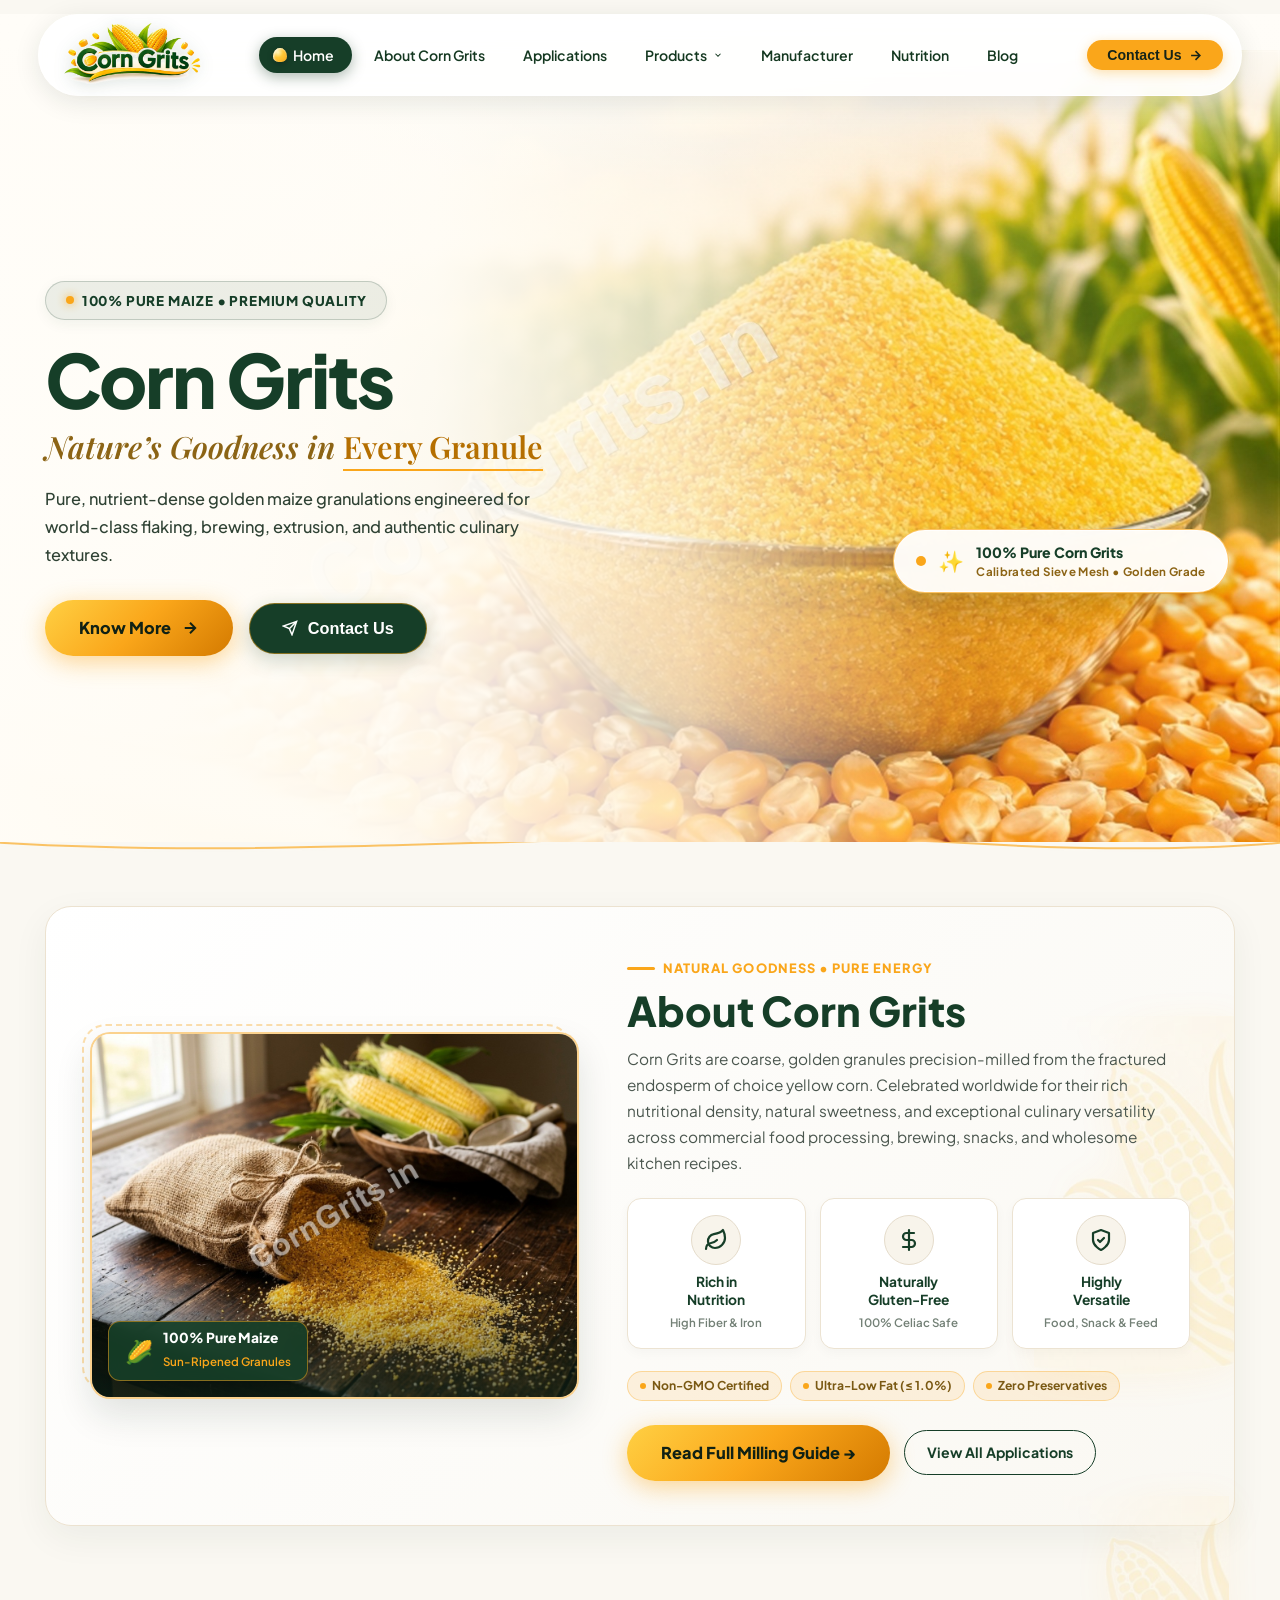
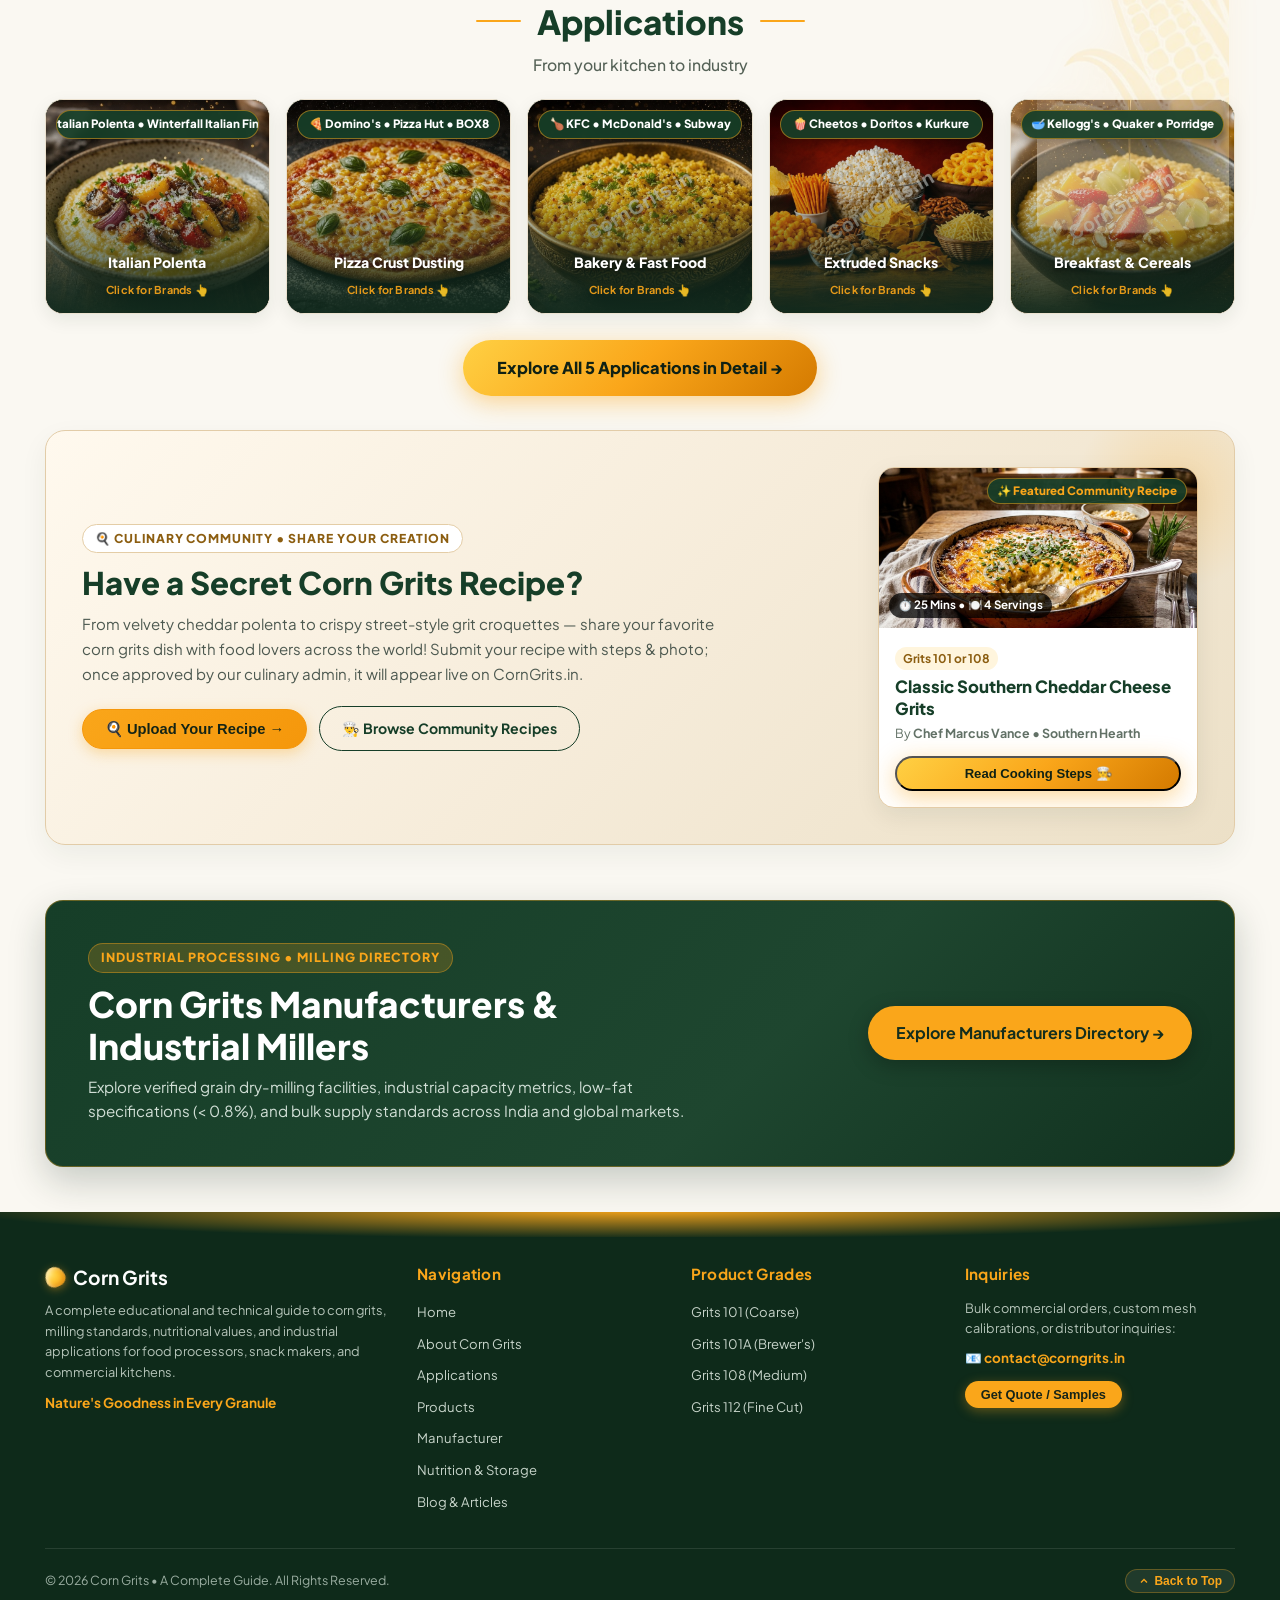
==== index.html @ 00b59666 "Optimize About, Anatomy, and Manufacturing Excellence sections for compact mobile view" ====
<!DOCTYPE html>
<html lang="en">
<head>
  <meta charset="UTF-8">
  <meta name="viewport" content="width=device-width, initial-scale=1.0">
  <title>Corn Grits – Nature's Goodness in Every Granule | A Complete Guide</title>
  <meta name="description" content="A complete guide to Corn Grits: nutritious, versatile, naturally gluten-free corn grits, corn meal, corn flour, and maize broken.">
  
  <!-- Google Fonts: Playfair Display + Plus Jakarta Sans -->
  <link rel="preconnect" href="https://fonts.googleapis.com">
  <link rel="preconnect" href="https://fonts.gstatic.com" crossorigin>
  <link href="https://fonts.googleapis.com/css2?family=Playfair+Display:ital,wght@0,600;0,700;1,500;1,600&family=Plus+Jakarta+Sans:wght@500;600;700;800&display=swap" rel="stylesheet">
  
  <!-- Master Stylesheet -->
      <!-- High-Compatibility Favicon Suite -->
  <link rel="icon" type="image/svg+xml" href="favicon.svg?v=corn3">
  <link rel="icon" type="image/png" sizes="32x32" href="images/favicon-32x32.png?v=corn3">
  <link rel="icon" type="image/png" sizes="16x16" href="images/favicon-16x16.png?v=corn3">
  <link rel="shortcut icon" type="image/x-icon" href="favicon.ico?v=corn3">
  <link rel="apple-touch-icon" sizes="180x180" href="images/favicon.png?v=corn3">
  <link rel="stylesheet" href="css/style.css?v=2.2.0">
</head>
<body class="index-page">

  <!-- 1. Floating Pill Navigation Bar (Exact Mockup Match) -->
  <header class="header-wrap">
    <div class="navbar-pill">
      <!-- Logo: Brand + 3D Corn Kernel Particle -->
      <a href="index.html" class="logo-corn" aria-label="Corn Grits Homepage">
        <img src="images/corn-grits-logo.png" alt="Corn Grits" class="brand-emblem-img" width="280" height="72">
      </a>

      <!-- Desktop Nav Links -->
      <nav class="nav-links" aria-label="Main Navigation">
        <a href="index.html" class="nav-item is-active"><span class="nav-active-corn" aria-hidden="true"></span>Home</a>
        <a href="what-are-grits.html" class="nav-item">About Corn Grits</a>
        <a href="applications.html" class="nav-item">Applications</a>
        
        <!-- Products Dropdown -->
        <div class="nav-dropdown">
          <a href="varieties.html" class="nav-item">
            Products
            <svg width="10" height="10" viewBox="0 0 24 24" fill="none" stroke="currentColor" stroke-width="2.5"><path d="M6 9l6 6 6-6"/></svg>
          </a>
          <div class="dropdown-menu">
            <a href="varieties.html#commercial-grades" class="dropdown-link">
              <span>Grits 101 (Coarse)</span>
              <span class="dropdown-tag">10–14 Mesh</span>
            </a>
            <a href="varieties.html#commercial-grades" class="dropdown-link">
              <span>Grits 101A (Brewer's)</span>
              <span class="dropdown-tag">Low-Fat</span>
            </a>
            <a href="varieties.html#commercial-grades" class="dropdown-link">
              <span>Grits 108 (Medium)</span>
              <span class="dropdown-tag">14–20 Mesh</span>
            </a>
            <a href="varieties.html#commercial-grades" class="dropdown-link">
              <span>Grits 112 (Fine Cut)</span>
              <span class="dropdown-tag">20–30 Mesh</span>
            </a>
          </div>
        </div>

        <a href="manufacturer.html" class="nav-item">Manufacturer</a>
        <a href="nutrition.html" class="nav-item">Nutrition</a>
        <a href="blog.html" class="nav-item">Blog</a>
      </nav>

      <!-- Right Contact Us Button -->
      <div style="display: flex; align-items: center; gap: 10px;">
        <button class="btn-contact" data-open-modal="contact">
          <span>Contact Us</span>
          <svg width="15" height="15" viewBox="0 0 24 24" fill="none" stroke="currentColor" stroke-width="2.5"><path d="M5 12h14M12 5l7 7-7 7"/></svg>
        </button>

        <!-- Mobile Hamburger Toggle -->
        <button class="mobile-toggle" aria-label="Toggle navigation menu">
          <svg width="24" height="24" viewBox="0 0 24 24" fill="none" stroke="currentColor" stroke-width="2.2"><path d="M4 6h16M4 12h16M4 18h16"/></svg>
        </button>
      </div>
    </div>
  </header>

    <!-- Mobile Navigation Drawer -->
  <div class="mobile-nav-backdrop"></div>
  <aside class="mobile-nav-drawer" aria-label="Mobile Navigation">
    <div class="mobile-drawer-header">
      <div class="mobile-drawer-brand">
        <img src="images/corn-grits-logo.png" alt="Corn Grits" class="brand-emblem-img" style="height: 48px; width: auto;" width="190" height="48">
      </div>
      <button class="mobile-drawer-close" aria-label="Close navigation menu">&times;</button>
    </div>
    <nav class="mobile-drawer-nav">
      <a href="index.html" class="mobile-nav-link is-active">
        <span>Home</span>
        <span class="nav-active-corn" aria-hidden="true"></span>
      </a>
      <a href="what-are-grits.html" class="mobile-nav-link">
        <span>About Corn Grits</span>
        
      </a>
      <a href="applications.html" class="mobile-nav-link">
        <span>Applications</span>
        
      </a>
      <a href="varieties.html" class="mobile-nav-link">
        <span>Products &amp; Grades</span>
        
      </a>
      <a href="varieties.html#commercial-grades" class="mobile-sub-link">&bull; Grits 101, 101A, 108, 112</a>
      <a href="manufacturer.html" class="mobile-nav-link">
        <span>Manufacturer</span>
        
      </a>
      <a href="nutrition.html" class="mobile-nav-link">
        <span>Nutrition &amp; Storage</span>
        
      </a>
      <a href="blog.html" class="mobile-nav-link">
        <span>Blog &amp; Articles</span>
      </a>
    </nav>
    <div class="mobile-drawer-footer">
      <button class="btn-contact mobile-drawer-btn" data-open-modal="contact">
        <span>Contact Us &rarr;</span>
      </button>
      <a href="mailto:contact@corngrits.in" class="mobile-drawer-email">
        <span>📧 contact@corngrits.in</span>
      </a>
    </div>
  </aside>

  <main>
    <!-- 2. Hero Panoramic Section with User's Golden Corn Grits Banner & Left-Aligned Text -->
    <section class="hero-panoramic-banner" id="home">
      <!-- Full-bleed background image -->
      <div class="hero-banner-media-wrap">
        <img src="images/home-hero-banner-hd.jpg" 
             alt="Golden Corn Grits in a glass bowl over sun-dried maize grains" 
             class="hero-banner-img" 
             loading="eager"
             fetchpriority="high">
        <div class="hero-banner-soft-overlay"></div>
      </div>

      <div class="container hero-banner-container">
        <!-- Text to Left: One Heading, Descriptive Text, and 2 Buttons -->
        <div class="hero-left-box">
          <div class="hero-badge">
            <span class="badge-dot"></span>
            <span>100% Pure Maize &bull; Premium Quality</span>
          </div>

          <h1 class="hero-main-heading">
            Corn Grits
            <span class="hero-main-subhead">Nature’s Goodness in <em>Every Granule</em></span>
          </h1>

          <p class="hero-main-description">
            Pure, nutrient-dense golden maize granulations engineered for world-class flaking, brewing, extrusion, and authentic culinary textures.
          </p>

          <div class="hero-two-buttons">
            <a href="what-are-grits.html" class="btn-know-more">
              <span>Know More</span>
              <svg width="18" height="18" viewBox="0 0 24 24" fill="none" stroke="currentColor" stroke-width="2.5"><path d="M5 12h14M12 5l7 7-7 7"/></svg>
            </a>
            <button class="btn-contact-hero" data-open-modal="contact">
              <svg width="16" height="16" viewBox="0 0 24 24" fill="none" stroke="currentColor" stroke-width="2.2"><path d="M22 2L11 13M22 2l-7 20-4-9-9-4 20-7z"/></svg>
              <span>Contact Us</span>
            </button>
          </div>
        </div>

        <!-- Floating Interactive Quality Highlight on the Right Bowl -->
        <div class="hero-floating-badge-bowl" aria-hidden="true">
          <div class="badge-glow-pill">
            <span class="badge-pulse-indicator"></span>
            <span class="pill-sparkle">✨</span>
            <div class="pill-text">
              <strong>100% Pure Corn Grits</strong>
              <small>Calibrated Sieve Mesh &bull; Golden Grade</small>
            </div>
          </div>
        </div>
      </div>
    </section>

    <!-- 3. Golden Curved Wave Divider -->
    <div class="gold-curve-divider" aria-hidden="true">
      <svg viewBox="0 0 1440 48" fill="none" preserveAspectRatio="none">
        <path d="M0 24C360 48 720 0 1080 24C1260 36 1380 30 1440 24V48H0V24Z" fill="#FAF8F2"/>
        <path d="M0 20C360 44 720 -4 1080 20C1260 32 1380 26 1440 20" stroke="#FAA61A" stroke-width="2.5" stroke-opacity="0.65"/>
      </svg>
    </div>

    <!-- 4. Section: About Corn Grits (Exact Mockup Match & Enhanced Presentation) -->
    <section class="about-section" id="about">
      <div class="container">
        <div class="about-card-wrapper">
          <!-- Signature Botanical Corn Illustration (Mockup Signature Feature) -->
          <div class="about-corn-watermark" aria-hidden="true">
            <img src="images/about-corn-illustration-trans.png" 
                 alt="Artistic botanical corn cob illustration" 
                 class="about-corn-motif-img" 
                 width="234" 
                 height="457" 
                 loading="lazy">
          </div>

          <div class="about-grid">
            <!-- Left Media: Burlap Sack Spilling Grits with Organic Frame -->
            <div class="about-media-column">
              <div class="about-media-frame">
                <div class="about-img-container">
                  <img src="images/about-corn-grits.jpg" alt="Rustic burlap sack spilling vibrant golden corn grits onto wooden table" width="560" height="420" loading="lazy">
                  <div class="about-media-overlay" aria-hidden="true"></div>
                  <!-- Floating Badge -->
                  <div class="about-floating-badge">
                    <span class="badge-icon" aria-hidden="true">🌽</span>
                    <div class="badge-text">
                      <strong>100% Pure Maize</strong>
                      <span>Sun-Ripened Granules</span>
                    </div>
                  </div>
                </div>
                <!-- Decorative Layered Gold Backdrop -->
                <div class="about-frame-backdrop" aria-hidden="true"></div>
              </div>
            </div>

            <!-- Right Content: Title, Description, 3 Badges, Highlights & CTA -->
            <div class="about-content-column">
              <!-- Eyebrow Tag -->
              <div class="about-eyebrow">
                <span class="eyebrow-accent-bar" aria-hidden="true"></span>
                <span>Natural Goodness &bull; Pure Energy</span>
              </div>

              <h2 class="about-title">About Corn Grits</h2>
              
              <p class="about-desc">
                Corn Grits are coarse, golden granules precision-milled from the fractured endosperm of choice yellow corn. Celebrated worldwide for their rich nutritional density, natural sweetness, and exceptional culinary versatility across commercial food processing, brewing, snacks, and wholesome kitchen recipes.
              </p>

              <!-- Quick Highlight Feature Badges (3 Icons from Mockup) -->
              <div class="about-features-row">
                <!-- 1: Rich in Nutrition -->
                <div class="about-feature-col">
                  <div class="feature-circle" aria-hidden="true">
                    <svg width="24" height="24" viewBox="0 0 24 24" fill="none" stroke="currentColor" stroke-width="2.2" stroke-linecap="round" stroke-linejoin="round">
                      <path d="M11 20A7 7 0 0 1 9.8 6.1C15.5 5 17 4.48 19 2c1 2 2 4.18 2 8 0 5.5-4.78 10-10 10Z"/>
                      <path d="M2 21c0-3 1.85-5.36 5.08-6C9.5 14.52 12 13 13 12"/>
                    </svg>
                  </div>
                  <strong class="feature-title">Rich in<br>Nutrition</strong>
                  <span class="feature-subtitle">High Fiber &amp; Iron</span>
                </div>

                <!-- 2: Naturally Gluten-Free -->
                <div class="about-feature-col">
                  <div class="feature-circle" aria-hidden="true">
                    <svg width="24" height="24" viewBox="0 0 24 24" fill="none" stroke="currentColor" stroke-width="2.2" stroke-linecap="round" stroke-linejoin="round">
                      <path d="M12 2v20M17 5H9.5a3.5 3.5 0 0 0 0 7h5a3.5 3.5 0 0 1 0 7H6"/>
                    </svg>
                  </div>
                  <strong class="feature-title">Naturally<br>Gluten-Free</strong>
                  <span class="feature-subtitle">100% Celiac Safe</span>
                </div>

                <!-- 3: Highly Versatile -->
                <div class="about-feature-col">
                  <div class="feature-circle" aria-hidden="true">
                    <svg width="24" height="24" viewBox="0 0 24 24" fill="none" stroke="currentColor" stroke-width="2.2" stroke-linecap="round" stroke-linejoin="round">
                      <path d="M12 22s8-4 8-10V5l-8-3-8 3v7c0 6 8 10 8 10z"/>
                      <path d="m9 12 2 2 4-4"/>
                    </svg>
                  </div>
                  <strong class="feature-title">Highly<br>Versatile</strong>
                  <span class="feature-subtitle">Food, Snack &amp; Feed</span>
                </div>
              </div>

              <!-- Quick Quality Metric Chips -->
              <div class="about-chips-row">
                <div class="about-chip">
                  <span class="chip-dot"></span>
                  <span>Non-GMO Certified</span>
                </div>
                <div class="about-chip">
                  <span class="chip-dot"></span>
                  <span>Ultra-Low Fat (&le; 1.0%)</span>
                </div>
                <div class="about-chip">
                  <span class="chip-dot"></span>
                  <span>Zero Preservatives</span>
                </div>
              </div>

              <!-- Action Buttons -->
              <div class="about-actions-row">
                <a href="what-are-grits.html" class="btn-know-more">
                  <span>Read Full Milling Guide &rarr;</span>
                </a>
                <a href="applications.html" class="btn-ghost-green">
                  <span>View All Applications</span>
                </a>
              </div>

            </div>
          </div>
        </div>
      </div>
    </section>

    <!-- 4b. Botanical Transition Motif Between About & Applications (Same signature style) -->
    <div class="about-app-transition-motif" aria-hidden="true">
      <div class="transition-corn-watermark">
        <img src="images/about-corn-illustration-trans.png" 
             alt="" 
             class="transition-corn-motif-img" 
             width="234" 
             height="457" 
             loading="lazy">
      </div>
    </div>

    <!-- 5. Section: Applications (5 Horizontal Cards from Mockup) -->
    <section class="applications-section" id="applications">
      <div class="container">
        <!-- Section Header with Gold Accent Lines -->
        <div class="section-gold-header">
          <h2 class="title-with-lines">Applications</h2>
          <div class="subtitle-gold-header">From your kitchen to industry</div>
        </div>

        <!-- 5 Cards Horizontal Grid with Original Images & Brand Names -->
        <div class="applications-grid-5">
          <!-- Card 1: Italian Polenta -->
          <div class="app-card" data-brand-key="polenta" title="Click to view Italian Polenta brand secrets">
            <div class="app-card-img-wrap">
              <img src="images/applications/italian-polenta.jpg" alt="Italian Polenta with roasted mushrooms &amp; peppers" width="300" height="260" loading="lazy">
              <span class="app-card-brand-pill">🍝 Italian Polenta &bull; Winterfall Italian Finest</span>
              <div class="app-card-overlay"></div>
              <div class="app-card-caption">
                <strong class="app-card-title">Italian Polenta</strong>
                <span class="app-card-prompt">Click for Brands 👆</span>
              </div>
            </div>
          </div>

          <!-- Card 2: Pizza Crusts (Domino's, Pizza Hut, BOX8) -->
          <div class="app-card" data-brand-key="pizza" title="Click to view Domino's, Pizza Hut &amp; BOX8 Pizza secrets">
            <div class="app-card-img-wrap">
              <img src="images/applications/pizza-crust.jpg" alt="Stone-baked Pizza with crispy cornmeal-dusted crust" width="300" height="260" loading="lazy">
              <span class="app-card-brand-pill">🍕 Domino's &bull; Pizza Hut &bull; BOX8</span>
              <div class="app-card-overlay"></div>
              <div class="app-card-caption">
                <strong class="app-card-title">Pizza Crust Dusting</strong>
                <span class="app-card-prompt">Click for Brands 👆</span>
              </div>
            </div>
          </div>

          <!-- Card 3: Bakery & Fast Food (KFC, McDonald's) -->
          <div class="app-card" data-brand-key="bakery" title="Click to view McDonald's &amp; KFC coating secrets">
            <div class="app-card-img-wrap">
              <img src="images/applications/savory-upma-grits.jpg" alt="Golden crispy bakery coatings and savory dishes" width="300" height="260" loading="lazy">
              <span class="app-card-brand-pill">🍗 KFC &bull; McDonald's &bull; Subway</span>
              <div class="app-card-overlay"></div>
              <div class="app-card-caption">
                <strong class="app-card-title">Bakery &amp; Fast Food</strong>
                <span class="app-card-prompt">Click for Brands 👆</span>
              </div>
            </div>
          </div>

          <!-- Card 4: Extruded Snacks (Cheetos, Doritos) -->
          <div class="app-card" data-brand-key="snacks" title="Click to view Cheetos &amp; Doritos snack secrets">
            <div class="app-card-img-wrap">
              <img src="images/applications/extruded-snacks.jpg" alt="Extruded corn snacks, cheese balls and tortilla chips" width="300" height="260" loading="lazy">
              <span class="app-card-brand-pill">🍿 Cheetos &bull; Doritos &bull; Kurkure</span>
              <div class="app-card-overlay"></div>
              <div class="app-card-caption">
                <strong class="app-card-title">Extruded Snacks</strong>
                <span class="app-card-prompt">Click for Brands 👆</span>
              </div>
            </div>
          </div>

          <!-- Card 5: Breakfast Foods & Cereals (Kellogg's, Quaker) -->
          <div class="app-card" data-brand-key="breakfast" title="Click to view Kellogg's &amp; Quaker cereal secrets">
            <div class="app-card-img-wrap">
              <img src="images/applications/honey-fruit-porridge.jpg" alt="Honey-drizzled corn grits breakfast porridge with fruits" width="300" height="260" loading="lazy">
              <span class="app-card-brand-pill">🥣 Kellogg's &bull; Quaker &bull; Porridge</span>
              <div class="app-card-overlay"></div>
              <div class="app-card-caption">
                <strong class="app-card-title">Breakfast &amp; Cereals</strong>
                <span class="app-card-prompt">Click for Brands 👆</span>
              </div>
            </div>
          </div>
        </div>

        
        <div style="text-align: center; margin-top: 26px;">
          <a href="applications.html" class="btn-know-more">
            <span>Explore All 5 Applications in Detail &rarr;</span>
          </a>
        </div>

        <!-- Community Recipe Showcase & Upload Callout -->
        <div class="recipe-community-callout">
          <div class="recipe-callout-inner">
            <div class="recipe-callout-content">
              <span class="recipe-callout-pill">🍳 Culinary Community &bull; Share Your Creation</span>
              <h3 class="recipe-callout-title">Have a Secret Corn Grits Recipe?</h3>
              <p class="recipe-callout-desc">
                From velvety cheddar polenta to crispy street-style grit croquettes &mdash; share your favorite corn grits dish with food lovers across the world! Submit your recipe with steps &amp; photo; once approved by our culinary admin, it will appear live on CornGrits.in.
              </p>
              <div class="recipe-callout-actions">
                <button type="button" class="btn-upload-recipe-trigger" data-open-modal="recipeUpload">
                  <span>🍳 Upload Your Recipe &rarr;</span>
                </button>
                <a href="applications.html#recipes" class="btn-ghost-green">
                  <span>👨‍🍳 Browse Community Recipes</span>
                </a>
              </div>
            </div>
            <div class="recipe-callout-preview">
              <div id="homeRecipePreview">
                <!-- Dynamically populated featured recipe card -->
              </div>
            </div>
          </div>
        </div>
      </div>
    </section>

    <!-- 7. Section: Manufacturers Directory -->
    <section class="manufacturer-section" id="manufacturer">
      <div class="container">
        <div style="background: linear-gradient(135deg, #163E28 0%, #1E462F 60%, #11311F 100%); border-radius: var(--radius-lg); padding: clamp(28px, 4vw, 42px); color: #FFFFFF; display: flex; flex-wrap: wrap; align-items: center; justify-content: space-between; gap: 24px; box-shadow: 0 14px 36px rgba(18, 43, 30, 0.22); border: 1.5px solid rgba(250, 166, 26, 0.35);">
          <div style="max-width: 620px;">
            <span style="display: inline-block; background: rgba(250, 166, 26, 0.2); color: #FAA61A; font-size: 0.78rem; font-weight: 800; text-transform: uppercase; letter-spacing: 0.08em; padding: 4px 12px; border-radius: 50px; margin-bottom: 10px; border: 1px solid rgba(250, 166, 26, 0.4);">Industrial Processing &bull; Milling Directory</span>
            <h2 style="font-size: clamp(1.5rem, 2.8vw, 2.2rem); font-weight: 800; color: #FFFFFF; line-height: 1.2; margin-bottom: 8px;">Corn Grits Manufacturers &amp; Industrial Millers</h2>
            <p style="font-size: 0.95rem; color: #D1DFD6; line-height: 1.6; margin: 0;">Explore verified grain dry-milling facilities, industrial capacity metrics, low-fat specifications (&lt; 0.8%), and bulk supply standards across India and global markets.</p>
          </div>
          <div>
            <a href="manufacturer.html" class="btn-know-more" style="background: #FAA61A; color: #142E1D; font-weight: 700; padding: 14px 28px; font-size: 1rem; box-shadow: 0 6px 20px rgba(0,0,0,0.25);">
              <span>Explore Manufacturers Directory &rarr;</span>
            </a>
          </div>
        </div>
      </div>
    </section>
  </main>

  <!-- 8. Footer with Golden Curved Wave (Exact Mockup Match) -->
  <footer class="footer-wave">
    <div class="footer-wave-top"></div>
    <div class="container">
      <div class="footer-grid">
        <!-- Brand Summary -->
        <div class="footer-brand">
          <h4>
            <span class="corn-kernel-icon" style="width: 20px; height: 20px;"></span>
            Corn Grits
          </h4>
          <p class="footer-notice">
            A complete educational and technical guide to corn grits, milling standards, nutritional values, and industrial applications for food processors, snack makers, and commercial kitchens.
          </p>
          <div style="margin-top: 10px; color: var(--color-gold); font-size: 0.85rem; font-weight: 700;">
            Nature's Goodness in Every Granule
          </div>
        </div>

        <!-- Navigation Links (Multi-Page Site) -->
        <div>
          <h4 class="footer-col-title">Navigation</h4>
          <ul class="footer-links">
            <li><a href="index.html">Home</a></li>
            <li><a href="what-are-grits.html">About Corn Grits</a></li>
            <li><a href="applications.html">Applications</a></li>
            <li><a href="varieties.html">Products</a></li>
            <li><a href="manufacturer.html">Manufacturer</a></li>
            <li><a href="nutrition.html">Nutrition &amp; Storage</a></li>
            <li><a href="blog.html">Blog &amp; Articles</a></li>
          </ul>
        </div>

        <!-- Product Granulation -->
        <div>
          <h4 class="footer-col-title">Product Grades</h4>
          <ul class="footer-links">
            <li><a href="varieties.html#commercial-grades">Grits 101 (Coarse)</a></li>
            <li><a href="varieties.html#commercial-grades">Grits 101A (Brewer's)</a></li>
            <li><a href="varieties.html#commercial-grades">Grits 108 (Medium)</a></li>
            <li><a href="varieties.html#commercial-grades">Grits 112 (Fine Cut)</a></li>
          </ul>
        </div>

        <!-- Contact & Inquiries -->
        <div>
          <h4 class="footer-col-title">Inquiries</h4>
          <p class="footer-notice" style="margin-bottom: 8px;">
            Bulk commercial orders, custom mesh calibrations, or distributor inquiries:
          </p>
          <a href="mailto:contact@corngrits.in" style="display: block; font-size: 0.84rem; color: #FAA61A; font-weight: 700; margin-bottom: 12px; text-decoration: none;">📧 contact@corngrits.in</a>
          <button class="btn-contact" data-open-modal="contact" style="display: inline-flex; font-size: 0.8rem; padding: 6px 16px;">
            <span>Get Quote / Samples</span>
          </button>
        </div>
      </div>

      <div class="footer-bottom">
        <div>
          &copy; 2026 Corn Grits &bull; A Complete Guide. All Rights Reserved.
        </div>
        <button id="backToTop" class="btn-top" aria-label="Return to top">
          <svg width="12" height="12" viewBox="0 0 24 24" fill="none" stroke="currentColor" stroke-width="2.5"><path d="M18 15l-6-6-6 6"/></svg>
          Back to Top
        </button>
      </div>
    </div>
  </footer>

  <!-- 9. Interactive Contact Us Modal -->
  <div id="contactModal" class="modal-overlay" aria-hidden="true" role="dialog" aria-modal="true" aria-labelledby="modalTitle">
    <div class="modal-card">
      <button id="closeContactModal" class="modal-close" aria-label="Close dialog">&times;</button>
      
      <div style="text-align: center; margin-bottom: 20px;">
        <span style="font-size: 0.8rem; font-weight: 700; color: #FAA61A; text-transform: uppercase; letter-spacing: 0.08em;">Commercial Inquiry</span>
        <h3 id="modalTitle" style="color: #163E28; font-size: 1.6rem; font-weight: 800; margin-top: 2px;">Inquire for Supply</h3>
        <p id="modalSubtitle" style="font-size: 0.85rem; color: #5B665E; margin-top: 4px;">Connect with Certified Suppliers &amp; Millers</p>
      </div>

      <form action="https://formsubmit.co/contact@corngrits.in" method="POST">
        <input type="hidden" name="_captcha" value="false">
        <input type="hidden" name="_template" value="table">
        <input type="hidden" name="_subject" value="New Corn Grits Commercial Inquiry">
        <div class="form-row-2">
          <div class="form-group">
            <label class="form-label" for="contactName">Your Name</label>
            <input type="text" id="contactName" class="form-control" required placeholder="Full Name">
          </div>

          <div class="form-group">
            <label class="form-label" for="contactCompany">Company / Business Name</label>
            <input type="text" id="contactCompany" class="form-control" placeholder="Company Name">
          </div>
        </div>

        <div class="form-row-2">
          <div class="form-group">
            <label class="form-label" for="contactEmail">Email Address</label>
            <input type="email" id="contactEmail" class="form-control" required placeholder="name@company.com">
          </div>

          <div class="form-group">
            <label class="form-label" for="contactProduct">Product of Interest</label>
            <select id="contactProduct" class="form-control">
              <option value="Corn Grits 101 (Coarse / Flaking)">Corn Grits 101 (Coarse / Flaking)</option>
              <option value="Corn Grits 101A (Brewer's Low-Fat)">Corn Grits 101A (Brewer's Low-Fat)</option>
              <option value="Corn Grits 108 (Medium Granulation)">Corn Grits 108 (Medium Granulation)</option>
              <option value="Corn Grits 112 (Fine Cut)">Corn Grits 112 (Fine Cut)</option>
              <option value="Corn Meal">Corn Meal</option>
              <option value="Corn Flour">Corn Flour</option>
              <option value="Maize Broken">Maize Broken</option>
              <option value="Bulk / Custom Mesh Specification">Bulk / Custom Mesh Specification</option>
            </select>
          </div>
        </div>

        <div class="form-group">
          <label class="form-label" for="contactMessage">Volume &amp; Requirements</label>
          <textarea id="contactMessage" class="form-control" rows="3" placeholder="Tell us about required quantity (MT), packaging, or destination..."></textarea>
        </div>

        <button type="submit" class="btn-contact" style="width: 100%; justify-content: center; padding: 12px; font-size: 0.95rem; font-weight: 700;">
          <span>Submit Commercial Inquiry &rarr;</span>
        </button>
        <div style="text-align: center; margin-top: 14px; font-size: 0.82rem; color: #6A776D;">
          Prefer direct email? Send specs to: <a href="mailto:contact@corngrits.in" style="color: #163E28; font-weight: 700; text-decoration: underline;">contact@corngrits.in</a>
        </div>
      </form>
    </div>
  </div>

  <!-- 10. Interactive Brand Showcase Modal (Domino's, KFC, Cheetos, Kellogg's, Polenta) -->
  <div id="brandShowcaseModal" class="modal-overlay" aria-hidden="true" role="dialog" aria-modal="true" aria-labelledby="brandModalTitle">
    <div class="modal-card brand-modal-content">
      <button id="closeBrandModal" class="modal-close" aria-label="Close dialog">&times;</button>
      
      <div class="brand-modal-header">
        <img id="brandModalImg" src="images/applications/pizza-crust.jpg" alt="" class="brand-modal-img" width="90" height="90">
        <div>
          <span style="font-size: 0.76rem; font-weight: 800; color: #FAA61A; text-transform: uppercase; letter-spacing: 0.08em;">Global Industry Applications</span>
          <h3 id="brandModalTitle" class="brand-modal-title">Pizza Crusts &amp; Stone Oven Dusting</h3>
          <div id="brandModalSubtitle" class="brand-modal-subtitle">Why Global Pizzerias Dust With Corn Grits</div>
        </div>
      </div>

      <div style="font-size: 0.8rem; font-weight: 800; color: var(--color-forest); text-transform: uppercase; letter-spacing: 0.06em; margin-bottom: 8px;">
        ✨ Famous Global Brands &amp; Chains:
      </div>
      <div id="brandModalBadges" class="brand-badges-row">
        <!-- Rendered dynamically via JS -->
      </div>

      <div class="brand-secret-box">
        <div id="brandModalTagline" class="brand-secret-title">
          The Secret Behind Domino's, Pizza Hut &amp; BOX8's Crispy Crust
        </div>
        <ul id="brandModalSecrets" class="brand-secret-list">
          <!-- Rendered dynamically via JS -->
        </ul>
      </div>

      <div id="brandModalGrade" class="brand-grade-box">
        <strong>Recommended Calibrated Cut:</strong> Grits 108 (Medium Granulation, 14–20 Mesh)
      </div>

      <div class="brand-modal-actions">
        <a href="varieties.html#commercial-grades" class="btn-ghost-green" style="font-size: 0.88rem; padding: 10px 22px;">
          <span>View Technical Specs &rarr;</span>
        </a>
        <button class="btn-contact" data-open-modal="contact" style="font-size: 0.88rem; padding: 10px 22px;">
          <span>Inquire Bulk Supply &rarr;</span>
        </button>
      </div>

    </div>
  </div>


  <!-- ==========================================
       COMMUNITY RECIPES MODALS (Upload, Admin, Detail, Success)
       ========================================== -->

  <!-- 1. Recipe Upload Modal -->
  <div id="recipeUploadModal" class="modal-overlay" aria-hidden="true" role="dialog" aria-modal="true" aria-labelledby="recipeUploadTitle">
    <div class="modal-card recipe-upload-modal-content">
      <button class="modal-close" data-close-modal="recipeUpload" aria-label="Close upload dialog">&times;</button>
      
      <div style="text-align: center; margin-bottom: 20px;">
        <span style="font-size: 0.78rem; font-weight: 800; color: #FAA61A; text-transform: uppercase; letter-spacing: 0.08em;">Culinary Community</span>
        <h3 id="recipeUploadTitle" style="color: #163E28; font-size: 1.6rem; font-weight: 800; margin-top: 2px;">Upload Your Recipe</h3>
        <p style="font-size: 0.86rem; color: #5B665E; margin-top: 4px;">Share your signature corn grits creation &bull; Published live on CornGrits.in upon admin approval</p>
      </div>

      <form id="recipeUploadForm">
        <div class="form-row-2">
          <div class="form-group">
            <label class="form-label" for="recipeTitle">Recipe Title *</label>
            <input type="text" id="recipeTitle" class="form-control" required placeholder="e.g. Crispy Rosemary Grit Croquettes">
          </div>
          <div class="form-group">
            <label class="form-label" for="recipeAuthor">Chef / Author Name *</label>
            <input type="text" id="recipeAuthor" class="form-control" required placeholder="e.g. Chef Anita Roy">
          </div>
        </div>

        <div class="form-row-2">
          <div class="form-group">
            <label class="form-label" for="recipeCategory">Dish Category *</label>
            <select id="recipeCategory" class="form-control" required>
              <option value="Breakfast &amp; Porridge">🥣 Breakfast &amp; Porridge</option>
              <option value="Savory Mains &amp; Bowls" selected>🍲 Savory Mains &amp; Bowls</option>
              <option value="Crispy Snacks &amp; Appetizers">🍿 Crispy Snacks &amp; Appetizers</option>
              <option value="Italian Polenta &amp; Fine Dining">🍝 Italian Polenta &amp; Fine Dining</option>
              <option value="Bakery, Breads &amp; Desserts">🥖 Bakery, Breads &amp; Desserts</option>
            </select>
          </div>
          <div class="form-group">
            <label class="form-label" for="recipeGrade">Corn Grits Grade Used *</label>
            <select id="recipeGrade" class="form-control" required>
              <option value="Grits 101 (Coarse / Flaking)" selected>Grits 101 (Coarse / Flaking)</option>
              <option value="Grits 101A (Brewer's Low-Fat)">Grits 101A (Brewer's Low-Fat)</option>
              <option value="Grits 108 (Medium Granulation)">Grits 108 (Medium Granulation)</option>
              <option value="Grits 112 (Fine Cut)">Grits 112 (Fine Cut)</option>
              <option value="Corn Meal / Coarse Flour">Corn Meal / Coarse Flour</option>
            </select>
          </div>
        </div>

        <div class="form-row-2">
          <div class="form-group">
            <label class="form-label" for="recipePrepTime">Prep &amp; Cooking Time *</label>
            <input type="text" id="recipePrepTime" class="form-control" required placeholder="e.g. 25 Mins">
          </div>
          <div class="form-group">
            <label class="form-label" for="recipeServings">Servings *</label>
            <input type="text" id="recipeServings" class="form-control" required placeholder="e.g. 4 Servings">
          </div>
        </div>

        <!-- Photo Upload Box -->
        <div class="form-group">
          <label class="form-label">Recipe Dish Photo</label>
          <div class="recipe-dropzone" id="recipeDropZone">
            <input type="file" id="recipePhotoFile" accept="image/*" style="display: none;">
            <div id="recipeDropZonePrompt">
              <span style="font-size: 1.8rem; display: block; margin-bottom: 4px;">📷</span>
              <strong style="color: var(--color-forest); font-size: 0.9rem;">Click or drag &amp; drop to upload a dish photo</strong>
              <div style="font-size: 0.78rem; color: #718076; margin-top: 2px;">PNG, JPG, WebP up to 5MB</div>
            </div>
            <div id="recipePhotoPreviewWrap" class="recipe-photo-preview-wrap">
              <img id="recipePhotoPreviewImg" src="" alt="Recipe preview">
              <button type="button" class="btn-remove-photo" id="btnRemovePhoto" title="Remove photo">&times;</button>
            </div>
          </div>
          <div style="font-size: 0.76rem; color: #6E7B71; margin-top: 4px;">
            Or select a curated dish style:
            <div class="recipe-presets-row" id="recipePresetPills">
              <button type="button" class="recipe-preset-btn" data-img="images/recipes/shrimp-and-grits.jpg">🦐 Shrimp &amp; Grits</button>
              <button type="button" class="recipe-preset-btn" data-img="images/recipes/fried-grit-cakes.jpg">🫓 Grit Cakes</button>
              <button type="button" class="recipe-preset-btn" data-img="images/recipes/cheese-grits.jpg">🧀 Cheese Grits</button>
              <button type="button" class="recipe-preset-btn" data-img="images/recipes/honey-butter-grits.jpg">🍯 Honey Bowl</button>
              <button type="button" class="recipe-preset-btn" data-img="images/applications/italian-polenta.jpg">🍝 Polenta</button>
            </div>
          </div>
        </div>

        <div class="form-group">
          <label class="form-label" for="recipeIngredients">Key Ingredients * (one per line)</label>
          <textarea id="recipeIngredients" class="form-control" rows="3" required placeholder="e.g.&#10;1 cup Coarse Corn Grits 101&#10;3 cups Broth / Water&#10;1 cup Whole Milk&#10;1.5 cups Sharp Cheddar Cheese&#10;3 tbsp Butter&#10;Salt &amp; Pepper to taste"></textarea>
        </div>

        <div class="form-group">
          <label class="form-label" for="recipeInstructions">Cooking Instructions / Steps *</label>
          <textarea id="recipeInstructions" class="form-control" rows="4" required placeholder="e.g.&#10;1. Bring broth and milk to a rolling simmer.&#10;2. Whisk in grits gradually in a slow steady stream.&#10;3. Simmer covered on low heat for 20 minutes until velvety.&#10;4. Fold in cheese and butter off the heat. Serve steaming hot!"></textarea>
        </div>

        <!-- Moderation Notice -->
        <div style="background: #FFF9ED; border: 1px solid #E8D5B5; border-radius: 10px; padding: 10px 14px; margin-bottom: 16px; font-size: 0.82rem; color: #6A5222; display: flex; align-items: flex-start; gap: 8px;">
          <span style="font-size: 1.1rem; line-height: 1;">🛡️</span>
          <span><strong>Admin Review Workflow:</strong> To maintain high culinary standards, your recipe enters a pending state upon submission. Once verified by our culinary administrator, it is published live in our community gallery!</span>
        </div>

        <button type="submit" class="btn-know-more" style="width: 100%; justify-content: center; padding: 13px; font-size: 0.98rem; font-weight: 800;">
          <span>🚀 Submit Recipe for Admin Approval &rarr;</span>
        </button>
      </form>
    </div>
  </div>

  <!-- 2. Recipe Submission Success Modal -->
  <div id="recipeSubmitSuccessModal" class="modal-overlay" aria-hidden="true" role="dialog" aria-modal="true">
    <div class="modal-card" style="max-width: 520px; text-align: center; padding: 36px 28px;">
      <div style="font-size: 3rem; margin-bottom: 10px;">🎉</div>
      <span style="font-size: 0.78rem; font-weight: 800; color: #FAA61A; text-transform: uppercase; letter-spacing: 0.08em;">Submission Received</span>
      <h3 style="color: #163E28; font-size: 1.55rem; font-weight: 800; margin: 6px 0 10px;">Recipe Sent for Admin Approval!</h3>
      <p style="font-size: 0.9rem; color: #4D5950; line-height: 1.6; margin-bottom: 18px;">
        Thank you, <strong id="successAuthorName">Chef</strong>! Your recipe <strong id="successRecipeTitle">"..."</strong> is now recorded and placed in <strong>pending review</strong>.
      </p>
      <div style="background: #FAF8F2; border: 1px dashed #D5CEBE; border-radius: 12px; padding: 14px 16px; margin-bottom: 22px; font-size: 0.84rem; color: #435147; text-align: left;">
        <strong>Admin Review:</strong><br>
        Your recipe will be reviewed and verified by the culinary team before being published live in our community gallery.
      </div>
      <div style="display: flex; gap: 10px; justify-content: center; flex-wrap: wrap;">
        <button type="button" class="btn-know-more" id="btnSuccessClose" style="padding: 10px 24px; font-size: 0.88rem;">
          <span>Close &amp; Continue</span>
        </button>
      </div>
    </div>
  </div>

  <!-- 3. Recipe Admin Moderation Panel Modal -->
  <div id="recipeAdminModal" class="modal-overlay" aria-hidden="true" role="dialog" aria-modal="true" aria-labelledby="adminModalTitle">
    <div class="modal-card recipe-admin-modal-content">
      <button class="modal-close" data-close-modal="recipeAdmin" aria-label="Close admin dialog">&times;</button>
      
      <div style="display: flex; align-items: center; justify-content: space-between; flex-wrap: wrap; gap: 10px; margin-bottom: 14px;">
        <div>
          <span style="font-size: 0.78rem; font-weight: 800; color: #FAA61A; text-transform: uppercase; letter-spacing: 0.08em;">Moderator Control Panel</span>
          <h3 id="adminModalTitle" style="color: #163E28; font-size: 1.55rem; font-weight: 800; margin: 2px 0 0;">Recipe Moderation &amp; Approval</h3>
        </div>
        <span style="background: #FFF8E7; border: 1px solid #FAA61A; padding: 4px 12px; border-radius: 50px; font-size: 0.78rem; color: #7A5B18; font-weight: 800;">
          🛡️ Admin Role: Active
        </span>
      </div>

      <!-- Admin Tab Filter -->
      <div class="admin-tabs-bar">
        <button type="button" class="admin-tab-btn is-active" data-admin-tab="pending">
          <span>⏳ Pending Review (<span class="admin-pending-count">0</span>)</span>
        </button>
        <button type="button" class="admin-tab-btn" data-admin-tab="approved">
          <span>✅ Published Live (<span id="adminApprovedCount">0</span>)</span>
        </button>
      </div>

      <div style="font-size: 0.82rem; color: #627065; margin-bottom: 14px;">
        Review submissions below. Click <strong>"Approve &amp; Publish Live"</strong> to immediately publish a recipe to the website, or <strong>"Reject"</strong> to decline.
      </div>

      <!-- Recipe Items List -->
      <div id="adminRecipeList" class="admin-recipe-list">
        <!-- Rendered dynamically via JS -->
      </div>
    </div>
  </div>

  <!-- 4. Recipe Full Detail Modal -->
  <div id="recipeDetailModal" class="modal-overlay" aria-hidden="true" role="dialog" aria-modal="true" aria-labelledby="detailRecipeTitle">
    <div class="modal-card recipe-detail-modal-content">
      <button class="modal-close" data-close-modal="recipeDetail" aria-label="Close detail dialog">&times;</button>
      
      <div class="recipe-detail-header-img">
        <img id="detailRecipeImg" src="" alt="">
      </div>

      <div style="display: flex; align-items: center; justify-content: space-between; flex-wrap: wrap; gap: 8px; margin-bottom: 6px;">
        <span id="detailRecipeCategory" class="action-bar-badge" style="margin: 0;"></span>
        <span id="detailRecipeGrade" class="recipe-tag-grade" style="margin: 0;"></span>
      </div>

      <h3 id="detailRecipeTitle" style="color: #163E28; font-size: 1.6rem; font-weight: 800; margin: 4px 0;"></h3>
      <div id="detailRecipeMeta" class="recipe-meta-row" style="margin-bottom: 16px;"></div>

      <div class="recipe-detail-grid">
        <div class="recipe-detail-box">
          <div class="recipe-detail-box-title">
            <span>🥗 Key Ingredients</span>
          </div>
          <ul id="detailRecipeIngredients" class="recipe-detail-ingredients-list"></ul>
        </div>
        <div class="recipe-detail-box">
          <div class="recipe-detail-box-title">
            <span>👨‍🍳 Cooking Instructions</span>
          </div>
          <ol id="detailRecipeInstructions" class="recipe-detail-steps-list"></ol>
        </div>
      </div>

      <div style="margin-top: 20px; text-align: center;">
        <button type="button" class="btn-ghost-green" data-close-modal="recipeDetail" style="padding: 9px 24px;">
          <span>Close Recipe &times;</span>
        </button>
      </div>
    </div>
  </div>

  <!-- Master JavaScript -->
  <script src="js/main.js?v=2.1.0"></script>
</body>
</html>
---- css/style.css ----
/* ==========================================================================
   Corn Grits – Nature's Goodness in Every Granule
   A Complete Independent Guide & Resource
   Master Design System & Stylesheet
   Palette: Premium Cream, Forest Green, Golden Yellow
   Pure Vanilla CSS3 – Responsive, Accessible & Modern
   ========================================================================== */

:root {
  /* Colors from Mockup */
  --color-forest: #163E28;
  --color-forest-dark: #0E2A1A;
  --color-forest-light: #2D5D42;
  --color-gold: #FAA61A;
  --color-gold-hover: #E8950B;
  --color-gold-light: #FFF8E7;
  --color-cream-bg: #FAF8F2;
  --color-cream-card: #FFFFFF;
  --color-text-main: #1D2A20;
  --color-text-muted: #526056;
  --color-white: #FFFFFF;
  --color-border-subtle: #EBE3D3;

  /* Typography */
  --font-serif: 'Playfair Display', Georgia, serif;
  --font-sans: 'Plus Jakarta Sans', -apple-system, BlinkMacSystemFont, 'Segoe UI', Roboto, Helvetica, Arial, sans-serif;

  /* Radius */
  --radius-sm: 6px;
  --radius-md: 12px;
  --radius-lg: 18px;
  --radius-xl: 26px;
  --radius-full: 9999px;

  /* Transitions */
  --transition: 250ms cubic-bezier(0.16, 1, 0.3, 1);
  --shadow-sm: 0 2px 8px rgba(0, 0, 0, 0.05);
  --shadow-md: 0 6px 20px rgba(0, 0, 0, 0.08);
  --shadow-lg: 0 12px 32px rgba(18, 43, 30, 0.12);
}

*, *::before, *::after {
  box-sizing: border-box;
  margin: 0;
  padding: 0;
}

html {
  font-size: 16px;
  scroll-behavior: smooth;
  -webkit-font-smoothing: antialiased;
}

body {
  font-family: var(--font-sans);
  color: var(--color-text-main);
  background-color: var(--color-cream-bg);
  line-height: 1.6;
  overflow-x: hidden;
}

img {
  display: block;
  max-width: 100%;
  height: auto;
}

a {
  color: inherit;
  text-decoration: none;
}

/* Accessibility Helper */
.sr-only {
  position: absolute;
  width: 1px;
  height: 1px;
  padding: 0;
  margin: -1px;
  overflow: hidden;
  clip: rect(0, 0, 0, 0);
  white-space: nowrap;
  border: 0;
}

/* Container - Expansive Full Screen (No Wasted Side Space) */
.container {
  width: 100%;
  max-width: 100%;
  margin: 0;
  padding: 0 clamp(20px, 3.5vw, 60px);
}

/* --------------------------------------------------------------------------
   1. Floating Pill Navigation Bar (Exact Mockup Match)
   -------------------------------------------------------------------------- */
.header-wrap {
  position: sticky;
  top: 14px;
  z-index: 1000;
  width: 100%;
  padding: 0 clamp(16px, 3vw, 40px);
  transition: all 0.3s cubic-bezier(0.16, 1, 0.3, 1);
}

.index-page .header-wrap {
  margin-bottom: -68px;
}

@media (max-width: 840px) {
  .index-page .header-wrap {
    margin-bottom: -56px;
  }
}

.header-scrolled {
  top: 8px;
}

.navbar-pill {
  max-width: 1240px;
  margin: 0 auto;
  background: rgba(255, 255, 255, 0.88);
  backdrop-filter: blur(16px);
  -webkit-backdrop-filter: blur(16px);
  border-radius: var(--radius-full);
  padding: 4px 18px 4px 22px;
  box-shadow: 0 6px 26px rgba(18, 43, 30, 0.1);
  display: flex;
  align-items: center;
  justify-content: space-between;
  border: 1.5px solid rgba(255, 255, 255, 0.95);
  transition: all var(--transition);
}

.header-scrolled .navbar-pill {
  background: rgba(255, 255, 255, 0.97);
  box-shadow: 0 10px 32px rgba(18, 43, 30, 0.18);
  border-color: rgba(250, 166, 26, 0.4);
}

.logo-corn {
  display: flex;
  align-items: center;
  gap: 8px;
  text-decoration: none;
  cursor: pointer;
  transition: transform 0.25s cubic-bezier(0.34, 1.56, 0.64, 1);
  user-select: none;
}

.logo-corn:hover {
  transform: translateY(-2px) scale(1.03);
}

.logo-corn:active,
.logo-corn.logo-popping {
  animation: logoClickNudge 0.5s cubic-bezier(0.34, 1.56, 0.64, 1);
}

@keyframes logoClickNudge {
  0% { transform: scale(0.94) rotate(0deg); }
  25% { transform: translateY(-4px) scale(1.08) rotate(-3deg); }
  50% { transform: translateY(1.5px) scale(0.98) rotate(2deg); }
  75% { transform: translateY(-1px) scale(1.02) rotate(-0.5deg); }
  100% { transform: translateY(0) scale(1) rotate(0deg); }
}

.brand-emblem-img {
  height: 72px;
  width: auto;
  max-width: 290px;
  object-fit: contain;
  display: block;
  filter: drop-shadow(0 2px 8px rgba(22, 62, 40, 0.14));
  transition: transform 0.3s cubic-bezier(0.34, 1.56, 0.64, 1);
}

.logo-corn:hover .brand-emblem-img {
  transform: scale(1.05) rotate(-1deg);
}

.logo-brand-text {
  display: none;
}

.corn-kernel-icon {
  width: 26px;
  height: 26px;
  background: radial-gradient(circle at 35% 30%, #FFE066 0%, #FFC837 35%, #FAA61A 80%, #D47A00 100%);
  border-radius: 50% 50% 45% 45% / 60% 60% 40% 40%;
  box-shadow: inset -2px -2px 4px rgba(180, 100, 0, 0.35), inset 2px 2px 4px rgba(255, 255, 255, 0.6), 0 2px 8px rgba(250, 166, 26, 0.45);
  transform: rotate(-25deg);
  flex-shrink: 0;
  transition: transform 0.3s cubic-bezier(0.34, 1.56, 0.64, 1);
  animation: cornPopUp 0.85s cubic-bezier(0.34, 1.56, 0.64, 1) both;
}

@keyframes cornPopUp {
  0% {
    opacity: 0;
    transform: scale(0) rotate(-90deg);
  }
  50% {
    opacity: 1;
    transform: scale(1.35) translateY(-5px) rotate(-10deg);
  }
  75% {
    transform: scale(0.9) translateY(2px) rotate(-32deg);
  }
  100% {
    opacity: 1;
    transform: scale(1) translateY(0) rotate(-25deg);
  }
}

.logo-corn:hover .corn-kernel-icon {
  animation: cornFlipBounce 0.75s cubic-bezier(0.34, 1.56, 0.64, 1);
}

@keyframes cornFlipBounce {
  0% { transform: scale(1) rotate(-25deg); }
  35% { transform: translateY(-10px) scale(1.3) rotate(160deg); }
  70% { transform: translateY(-2px) scale(0.95) rotate(370deg); }
  100% { transform: translateY(0) scale(1) rotate(335deg); }
}

.nav-links {
  display: flex;
  align-items: center;
  gap: 6px;
}

.nav-item {
  position: relative;
  padding: 7px 16px;
  font-size: 0.88rem;
  font-weight: 600;
  color: #143820;
  border-radius: var(--radius-full);
  transition: transform 0.25s cubic-bezier(0.34, 1.56, 0.64, 1), background-color 0.25s ease, color 0.25s ease;
  display: inline-flex;
  align-items: center;
  gap: 6px;
  cursor: pointer;
  user-select: none;
}

.nav-item:hover {
  color: #163E28;
  background: rgba(250, 166, 26, 0.16);
  transform: translateY(-2px);
}

.nav-item:active,
.nav-clicked-bounce {
  animation: tabBouncePop 0.45s cubic-bezier(0.34, 1.56, 0.64, 1);
}

@keyframes tabBouncePop {
  0% { transform: scale(0.92); }
  45% { transform: translateY(-5px) scale(1.1); }
  75% { transform: translateY(1px) scale(0.98); }
  100% { transform: translateY(0) scale(1); }
}

.nav-item.is-active {
  background-color: var(--color-forest);
  color: var(--color-white) !important;
  padding: 7px 18px 7px 14px;
  box-shadow: 0 4px 14px rgba(20, 56, 32, 0.35);
  transform: translateY(0);
}

.nav-item.is-active:hover {
  background-color: var(--color-forest-light);
  transform: translateY(-1px);
}

/* Active Bobbling Corn Kernel Indicator */
.nav-active-corn {
  display: inline-block;
  width: 14px;
  height: 14px;
  background: radial-gradient(circle at 35% 30%, #FFF5B8 0%, #FFC837 40%, #FAA61A 100%);
  border-radius: 50% 50% 40% 40% / 60% 60% 40% 40%;
  box-shadow: 0 2px 6px rgba(0, 0, 0, 0.25), inset 1px 1px 2px rgba(255, 255, 255, 0.8);
  animation: cornBobble 2.2s ease-in-out infinite;
  transform-origin: center bottom;
  flex-shrink: 0;
}

@keyframes cornBobble {
  0%, 100% {
    transform: translateY(0) rotate(-12deg);
  }
  25% {
    transform: translateY(-5px) rotate(-2deg) scale(1.15);
  }
  50% {
    transform: translateY(0) rotate(-12deg);
  }
  75% {
    transform: translateY(-3px) rotate(-22deg) scale(1.05);
  }
}

/* --------------------------------------------------------------------------
   Physical Corn Bouncing Particles (Triggered on Click / Tab Switch)
   -------------------------------------------------------------------------- */
.corn-bounce-particle {
  position: fixed;
  z-index: 99999;
  pointer-events: none;
  background: radial-gradient(circle at 35% 30%, #FFF2A1 0%, #FFC837 35%, #FAA61A 75%, #C97200 100%);
  border-radius: 50% 50% 40% 40% / 60% 60% 40% 40%;
  box-shadow: 0 4px 12px rgba(250, 166, 26, 0.55), inset 1.5px 1.5px 2px rgba(255, 255, 255, 0.9), inset -1.5px -1.5px 3px rgba(180, 90, 0, 0.4);
  animation: cornPopAnimation 0.85s cubic-bezier(0.22, 1, 0.36, 1) forwards;
}

@keyframes cornPopAnimation {
  0% {
    opacity: 1;
    transform: translate(-50%, -50%) scale(0.3) rotate(0deg);
  }
  35% {
    transform: translate(calc(-50% + var(--tx)), calc(-50% + var(--ty))) scale(1.25) rotate(calc(var(--rot) * 0.5));
  }
  65% {
    transform: translate(calc(-50% + var(--tx) * 1.25), calc(-50% + var(--ty) + 25px)) scale(0.95) rotate(var(--rot));
    opacity: 0.95;
  }
  100% {
    transform: translate(calc(-50% + var(--tx) * 1.45), calc(-50% + var(--ty) + 75px)) scale(0.25) rotate(calc(var(--rot) * 1.5));
    opacity: 0;
  }
}

/* Dropdown */
.nav-dropdown {
  position: relative;
}

.dropdown-menu {
  position: absolute;
  top: calc(100% + 8px);
  left: 50%;
  transform: translateX(-50%) translateY(8px);
  background: var(--color-white);
  border-radius: var(--radius-md);
  padding: 8px;
  box-shadow: var(--shadow-lg);
  border: 1px solid var(--color-border-subtle);
  min-width: 240px;
  opacity: 0;
  visibility: hidden;
  transition: all var(--transition);
  z-index: 1050;
}

.nav-dropdown:hover .dropdown-menu {
  opacity: 1;
  visibility: visible;
  transform: translateX(-50%) translateY(0);
}

.dropdown-link {
  display: flex;
  align-items: center;
  justify-content: space-between;
  padding: 8px 12px;
  font-size: 0.85rem;
  font-weight: 600;
  color: var(--color-forest);
  border-radius: var(--radius-sm);
  transition: all var(--transition);
}

.dropdown-link:hover {
  background: var(--color-gold-light);
  color: var(--color-gold-hover);
  padding-left: 16px;
}

.dropdown-tag {
  font-size: 0.7rem;
  background: #F3EBDD;
  color: #7A5B18;
  padding: 2px 6px;
  border-radius: 4px;
}

/* Contact Button */
.btn-contact {
  background: var(--color-gold);
  color: #162418;
  font-weight: 700;
  font-size: 0.88rem;
  border-radius: var(--radius-full);
  padding: 7px 20px;
  box-shadow: 0 3px 12px rgba(250, 166, 26, 0.35);
  display: inline-flex;
  align-items: center;
  gap: 6px;
  border: none;
  cursor: pointer;
  transition: all var(--transition);
}

.btn-contact:hover {
  background: var(--color-gold-hover);
  transform: translateY(-1px);
  box-shadow: 0 6px 18px rgba(250, 166, 26, 0.45);
}

/* Mobile Toggle & Navigation Drawer */
.mobile-toggle,
.menu-toggle {
  display: none;
  background: none;
  border: none;
  cursor: pointer;
  padding: 6px;
  color: var(--color-forest);
}

.mobile-nav-backdrop {
  position: fixed;
  inset: 0;
  background: rgba(10, 26, 17, 0.6);
  backdrop-filter: blur(4px);
  -webkit-backdrop-filter: blur(4px);
  z-index: 9998;
  opacity: 0;
  visibility: hidden;
  transition: opacity 0.35s ease, visibility 0.35s ease;
}

.mobile-nav-backdrop.is-open {
  opacity: 1;
  visibility: visible;
}

.mobile-nav-drawer {
  position: fixed;
  top: 0;
  right: -360px;
  width: 320px;
  max-width: 88vw;
  height: 100vh;
  height: 100dvh;
  background: #FFFDF9;
  z-index: 9999;
  padding: 24px 20px 30px;
  transition: right 0.35s cubic-bezier(0.16, 1, 0.3, 1);
  box-shadow: -8px 0 32px rgba(10, 26, 17, 0.25);
  display: flex;
  flex-direction: column;
  overflow-y: auto;
  -webkit-overflow-scrolling: touch;
}

.mobile-nav-drawer.is-open {
  right: 0 !important;
}

/* Drawer Header */
.mobile-drawer-header {
  display: flex;
  align-items: center;
  justify-content: space-between;
  padding-bottom: 16px;
  margin-bottom: 16px;
  border-bottom: 1px solid #ECE2D0;
  flex-shrink: 0;
}

.mobile-drawer-brand {
  display: flex;
  align-items: center;
  gap: 10px;
}

.mobile-drawer-logo {
  font-family: var(--font-sans);
  color: #163E28;
  font-size: 1.2rem;
  font-weight: 800;
  letter-spacing: -0.01em;
}

.mobile-drawer-close {
  background: #F4EFE4;
  border: 1px solid rgba(22, 62, 40, 0.1);
  width: 40px;
  height: 40px;
  border-radius: 50%;
  font-size: 1.6rem;
  line-height: 1;
  color: #163E28;
  cursor: pointer;
  display: flex;
  align-items: center;
  justify-content: center;
  transition: all 0.2s ease;
}

.mobile-drawer-close:hover,
.mobile-drawer-close:active {
  background: #E8DECE;
  transform: rotate(90deg);
  color: #0E2A1A;
}

/* Drawer Navigation Links */
.mobile-drawer-nav {
  display: flex;
  flex-direction: column;
  gap: 6px;
  flex: 1;
}

.mobile-nav-link {
  display: flex;
  align-items: center;
  justify-content: space-between;
  padding: 13px 16px;
  min-height: 48px;
  font-size: 1rem;
  font-weight: 600;
  color: #1D3B26;
  border-radius: 12px;
  text-decoration: none;
  transition: all 0.2s ease;
}

.mobile-nav-link:hover,
.mobile-nav-link:active {
  background: rgba(250, 166, 26, 0.16);
  color: #163E28;
  padding-left: 20px;
}

.mobile-nav-link.is-active {
  background: #163E28;
  color: #FFFFFF !important;
  font-weight: 700;
  box-shadow: 0 4px 14px rgba(22, 62, 40, 0.22);
}

.mobile-sub-link {
  padding: 8px 16px 8px 34px;
  font-size: 0.88rem;
  color: #8C6415;
  font-weight: 600;
  display: block;
  text-decoration: none;
  transition: all 0.2s ease;
}

.mobile-sub-link:hover,
.mobile-sub-link:active {
  color: #D47A00;
  padding-left: 38px;
}

/* Drawer Footer */
.mobile-drawer-footer {
  margin-top: auto;
  padding-top: 20px;
  border-top: 1px solid #ECE2D0;
  display: flex;
  flex-direction: column;
  gap: 12px;
}

.mobile-drawer-btn {
  width: 100%;
  justify-content: center;
  padding: 12px 20px;
  font-size: 0.95rem;
  min-height: 46px;
}

.mobile-drawer-email {
  text-align: center;
  font-size: 0.82rem;
  color: #8C6415;
  font-weight: 700;
  text-decoration: none;
  transition: color 0.2s ease;
  padding: 6px;
}

.mobile-drawer-email:hover {
  color: #FAA61A;
}

@media (min-width: 861px) {
  .mobile-toggle,
  .menu-toggle,
  .mobile-nav-backdrop,
  .mobile-nav-drawer {
    display: none !important;
  }
}

@media (max-width: 860px) {
  .nav-links {
    display: none !important;
  }
  .mobile-toggle,
  .menu-toggle {
    display: flex;
    align-items: center;
    justify-content: center;
    width: 44px;
    height: 44px;
    border-radius: 50%;
    color: #163E28;
    background: rgba(22, 62, 40, 0.07);
    border: 1px solid rgba(22, 62, 40, 0.12);
    transition: all 0.2s ease;
    cursor: pointer;
    flex-shrink: 0;
  }
  .mobile-toggle:hover,
  .menu-toggle:hover,
  .mobile-toggle:active,
  .menu-toggle:active {
    background: rgba(250, 166, 26, 0.25);
    border-color: rgba(250, 166, 26, 0.5);
    transform: scale(1.05);
  }
  .logo-brand-text {
    font-size: 1.05rem;
  }
}

@media (min-width: 641px) and (max-width: 860px) {
  .navbar-pill .btn-contact {
    display: inline-flex;
    padding: 6px 14px;
    font-size: 0.82rem;
  }
}

@media (max-width: 1024px) {
  .brand-emblem-img {
    height: 60px;
    max-width: 240px;
  }
}

@media (max-width: 860px) {
  .brand-emblem-img {
    height: 52px;
    max-width: 210px;
  }
}

@media (max-width: 640px) {
  .navbar-pill .btn-contact {
    display: none;
  }
  .header-wrap {
    padding: 0 10px;
    top: 8px;
  }
  .navbar-pill {
    padding: 6px 14px;
    border-radius: 9999px;
  }
  .brand-emblem-img {
    height: 46px;
    max-width: 180px;
  }
}

@media (max-width: 480px) {
  .brand-emblem-img {
    height: 42px;
    max-width: 165px;
  }
}

@media (max-width: 360px) {
  .brand-emblem-img {
    height: 38px;
    max-width: 145px;
  }
}

/* --------------------------------------------------------------------------
   2. Hero Panoramic Section with User's Golden Corn Grits Banner & Left Text
   -------------------------------------------------------------------------- */
.hero-panoramic-banner {
  position: relative;
  width: 100%;
  min-height: clamp(760px, 92vh, 960px);
  display: flex;
  align-items: center;
  overflow: hidden;
  padding: clamp(160px, 18vh, 210px) 0 clamp(80px, 9vh, 105px);
  background: linear-gradient(180deg, #FFFDF8 0%, #FAF4E8 45%, #F4EADA 100%);
}

.hero-banner-media-wrap {
  position: absolute;
  inset: 0;
  width: 100%;
  height: 100%;
  overflow: hidden;
  z-index: 1;
  pointer-events: none;
}

.hero-banner-img {
  width: 100%;
  height: 100%;
  object-fit: cover;
  object-position: 100% 36px;
  transform: scale(1.0);
  animation: heroSubtleScale 20s ease-in-out infinite alternate;
}

@keyframes heroSubtleScale {
  0% { transform: scale(1.0); }
  100% { transform: scale(1.035) translate(-0.3%, -0.2%); }
}

/* Soft luminous overlays: Top frosted veil for navbar clearance + Left editorial cream for typography */
.hero-banner-soft-overlay {
  position: absolute;
  inset: 0;
  background: 
    linear-gradient(
      180deg, 
      rgba(255, 253, 248, 0.96) 0%, 
      rgba(255, 253, 248, 0.72) 65px, 
      rgba(255, 253, 248, 0.22) 120px, 
      transparent 170px
    ),
    linear-gradient(
      90deg, 
      rgba(255, 253, 248, 0.98) 0%, 
      rgba(255, 253, 248, 0.93) 34%, 
      rgba(255, 253, 248, 0.68) 54%, 
      rgba(255, 253, 248, 0.12) 74%, 
      transparent 100%
    );
  z-index: 2;
}

@media (max-width: 900px) {
  .hero-banner-soft-overlay {
    background: linear-gradient(
      180deg, 
      rgba(255, 253, 248, 0.97) 0%, 
      rgba(255, 253, 248, 0.90) 55%, 
      rgba(255, 253, 248, 0.68) 100%
    );
  }
}

.hero-banner-container {
  position: relative;
  z-index: 5;
  width: 100%;
  display: flex;
  align-items: center;
  justify-content: space-between;
}

.hero-left-box {
  max-width: 580px;
  text-align: left;
}

.hero-badge {
  display: inline-flex;
  align-items: center;
  gap: 8px;
  background: rgba(22, 62, 40, 0.08);
  color: #163E28;
  border: 1px solid rgba(22, 62, 40, 0.2);
  border-radius: var(--radius-full);
  padding: 8px 20px;
  font-size: 0.84rem;
  font-weight: 800;
  letter-spacing: 0.06em;
  text-transform: uppercase;
  margin-bottom: 20px;
  box-shadow: 0 4px 14px rgba(22, 62, 40, 0.06);
  animation: heroSlideLeft 0.85s cubic-bezier(0.16, 1, 0.3, 1) both;
}

.badge-dot {
  width: 8px;
  height: 8px;
  background: var(--color-gold);
  border-radius: 50%;
  box-shadow: 0 0 10px rgba(250, 166, 26, 0.9);
}

.hero-main-heading {
  font-family: var(--font-sans);
  font-size: clamp(3.2rem, 5.8vw, 4.8rem);
  font-weight: 900;
  color: #163E28;
  line-height: 1.04;
  letter-spacing: -0.025em;
  margin-bottom: 18px;
  animation: heroSlideLeft 0.85s cubic-bezier(0.16, 1, 0.3, 1) 0.1s both;
}

.hero-main-subhead {
  display: block;
  font-family: var(--font-serif);
  font-style: italic;
  font-size: clamp(1.4rem, 2.4vw, 2rem);
  font-weight: 600;
  color: #8C6415;
  line-height: 1.3;
  margin-top: 10px;
  letter-spacing: normal;
}

.hero-main-subhead em {
  font-style: normal;
  color: #B56F00;
  border-bottom: 2.5px solid #FAA61A;
  padding-bottom: 2px;
}

.hero-main-description {
  font-size: clamp(1.02rem, 1.2vw, 1.15rem);
  color: #2F4234;
  line-height: 1.7;
  margin-bottom: 32px;
  font-weight: 500;
  max-width: 500px;
  animation: heroSlideLeft 0.85s cubic-bezier(0.16, 1, 0.3, 1) 0.2s both;
}

.hero-two-buttons {
  display: flex;
  flex-wrap: wrap;
  align-items: center;
  gap: 16px;
  animation: heroSlideLeft 0.85s cubic-bezier(0.16, 1, 0.3, 1) 0.3s both;
}

.btn-know-more {
  background: linear-gradient(135deg, #FFD043 0%, #FAA61A 50%, #D47A00 100%);
  color: #102114;
  font-weight: 800;
  font-size: 1.02rem;
  border-radius: var(--radius-full);
  padding: 15px 34px;
  box-shadow: 0 6px 24px rgba(250, 166, 26, 0.45);
  display: inline-flex;
  align-items: center;
  gap: 10px;
  text-decoration: none;
  transition: all 0.3s cubic-bezier(0.34, 1.56, 0.64, 1);
  cursor: pointer;
}

.btn-know-more svg {
  transition: transform 0.3s ease;
}

.btn-know-more:hover {
  transform: translateY(-3px) scale(1.02);
  box-shadow: 0 12px 32px rgba(250, 166, 26, 0.6);
  color: #0E1C12;
}

.btn-know-more:hover svg {
  transform: translateX(4px);
}

.btn-contact-hero {
  background: #163E28;
  color: #FFFFFF;
  font-weight: 700;
  font-size: 1.02rem;
  border-radius: var(--radius-full);
  padding: 15px 32px;
  border: 1.5px solid rgba(250, 166, 26, 0.5);
  box-shadow: 0 6px 20px rgba(22, 62, 40, 0.22);
  display: inline-flex;
  align-items: center;
  gap: 10px;
  cursor: pointer;
  transition: all 0.3s ease;
}

.btn-contact-hero svg {
  transition: transform 0.3s ease;
}

.btn-contact-hero:hover {
  background: #1C4D32;
  border-color: #FAA61A;
  transform: translateY(-3px);
  box-shadow: 0 12px 28px rgba(22, 62, 40, 0.35);
}

.btn-contact-hero:hover svg {
  transform: translateX(3px) translateY(-2px);
}

/* Floating Quality Highlight near the Bowl */
.hero-floating-badge-bowl {
  position: absolute;
  bottom: clamp(45px, 7vh, 85px);
  right: clamp(20px, 4vw, 65px);
  z-index: 6;
  animation: bowlTagFloat 3.8s ease-in-out infinite alternate;
}

.badge-glow-pill {
  background: rgba(255, 255, 255, 0.94);
  backdrop-filter: blur(16px);
  -webkit-backdrop-filter: blur(16px);
  border: 1.5px solid rgba(250, 166, 26, 0.65);
  border-radius: var(--radius-full);
  padding: 11px 22px;
  display: inline-flex;
  align-items: center;
  gap: 12px;
  box-shadow: 0 12px 32px rgba(22, 62, 40, 0.16), 0 0 0 1px rgba(255, 255, 255, 0.8) inset;
  transition: all 0.3s cubic-bezier(0.34, 1.56, 0.64, 1);
}

.badge-glow-pill:hover {
  transform: translateY(-3px) scale(1.03);
  border-color: #FAA61A;
  box-shadow: 0 16px 38px rgba(250, 166, 26, 0.32);
}

.badge-pulse-indicator {
  width: 10px;
  height: 10px;
  border-radius: 50%;
  background: #FAA61A;
  box-shadow: 0 0 0 0 rgba(250, 166, 26, 0.7);
  animation: goldPulse 2s infinite;
  flex-shrink: 0;
}

@keyframes goldPulse {
  0% {
    transform: scale(0.95);
    box-shadow: 0 0 0 0 rgba(250, 166, 26, 0.7);
  }
  70% {
    transform: scale(1);
    box-shadow: 0 0 0 9px rgba(250, 166, 26, 0);
  }
  100% {
    transform: scale(0.95);
    box-shadow: 0 0 0 0 rgba(250, 166, 26, 0);
  }
}

.pill-sparkle {
  font-size: 1.3rem;
  line-height: 1;
}

.pill-text strong {
  display: block;
  font-size: 0.88rem;
  font-weight: 800;
  color: #163E28;
}

.pill-text small {
  display: block;
  font-size: 0.72rem;
  font-weight: 700;
  color: #8C6415;
  letter-spacing: 0.03em;
}

@keyframes bowlTagFloat {
  0% { transform: translateY(0); }
  100% { transform: translateY(-8px); }
}

@keyframes heroSlideLeft {
  0% {
    opacity: 0;
    transform: translateX(-40px);
  }
  100% {
    opacity: 1;
    transform: translateX(0);
  }
}

@media (max-width: 900px) {
  .hero-panoramic-banner {
    padding-top: 120px;
    padding-bottom: 55px;
    min-height: auto;
  }
  .hero-floating-badge-bowl {
    display: none;
  }
  .hero-left-box {
    max-width: 100%;
    text-align: center;
  }
  .hero-main-description {
    margin-left: auto;
    margin-right: auto;
  }
  .hero-two-buttons {
    justify-content: center;
  }
}

@media (max-width: 480px) {
  .hero-main-heading {
    font-size: 2.6rem;
  }
  .hero-main-subhead {
    font-size: 1.3rem;
  }
  .hero-two-buttons {
    flex-direction: column;
    width: 100%;
  }
  .btn-know-more,
  .btn-contact-hero {
    width: 100%;
    justify-content: center;
  }
}

/* --------------------------------------------------------------------------
   3. Golden Curved Wave Divider (Matches Mockup Sweep)
   -------------------------------------------------------------------------- */
.gold-curve-divider {
  width: 100%;
  overflow: hidden;
  line-height: 0;
  margin-top: -15px;
  margin-bottom: 25px;
}

.gold-curve-divider svg {
  display: block;
  width: 100%;
  height: 38px;
}

/* --------------------------------------------------------------------------
   4. Section: About Corn Grits (Enhanced Attractive & Catchy Layout)
   -------------------------------------------------------------------------- */
.about-section {
  position: relative;
  padding: 16px 0 45px;
}

.about-card-wrapper {
  position: relative;
  background: linear-gradient(135deg, #FFFFFF 0%, #FAF8F2 100%);
  border-radius: 26px;
  padding: clamp(26px, 4vw, 44px);
  border: 1.5px solid #ECE2D0;
  box-shadow: 0 12px 36px rgba(18, 43, 30, 0.06);
  overflow: hidden;
}

.about-corn-watermark {
  position: absolute;
  right: -5px;
  top: 50%;
  transform: translateY(-50%);
  pointer-events: none;
  z-index: 0;
  transition: all 0.6s cubic-bezier(0.16, 1, 0.3, 1);
  display: flex;
  align-items: center;
  justify-content: flex-end;
}

.about-corn-motif-img {
  width: clamp(170px, 16vw, 240px);
  height: auto;
  opacity: 0.38;
  filter: drop-shadow(0 4px 18px rgba(250, 166, 26, 0.18));
  transition: all 0.6s cubic-bezier(0.16, 1, 0.3, 1);
  animation: cornMotifFloat 7s ease-in-out infinite alternate;
}

.about-card-wrapper:hover .about-corn-motif-img {
  opacity: 0.75;
  transform: scale(1.05) rotate(1.5deg);
  filter: drop-shadow(0 8px 28px rgba(250, 166, 26, 0.42));
}

@keyframes cornMotifFloat {
  0% { transform: translateY(0) rotate(0deg); }
  50% { transform: translateY(-8px) rotate(1deg); }
  100% { transform: translateY(0) rotate(0deg); }
}

.about-grid {
  display: grid;
  grid-template-columns: 1fr 1.15fr;
  align-items: center;
  gap: clamp(28px, 4vw, 48px);
  position: relative;
  z-index: 1;
}

@media (max-width: 900px) {
  .about-grid {
    grid-template-columns: 1fr;
    gap: 32px;
  }
  .about-corn-watermark {
    right: -15px;
    top: 20px;
    transform: none;
  }
  .about-corn-motif-img {
    width: 130px;
    opacity: 0.18;
  }
}

/* Left Media Frame */
.about-media-column {
  position: relative;
  width: 100%;
}

.about-media-frame {
  position: relative;
  width: 100%;
}

.about-img-container {
  position: relative;
  border-radius: 20px;
  overflow: hidden;
  aspect-ratio: 4 / 3;
  border: 2px solid rgba(250, 166, 26, 0.45);
  box-shadow: 0 16px 36px rgba(18, 43, 30, 0.12);
  background: #FAF6ED;
}

.about-img-container img {
  width: 100%;
  height: 100%;
  object-fit: cover;
  transition: transform 0.6s cubic-bezier(0.16, 1, 0.3, 1);
}

.about-media-frame:hover .about-img-container img {
  transform: scale(1.045);
}

.about-media-overlay {
  position: absolute;
  inset: 0;
  background: linear-gradient(180deg, rgba(0,0,0,0) 65%, rgba(18,43,30,0.6) 100%);
  pointer-events: none;
}

.about-floating-badge {
  position: absolute;
  bottom: 16px;
  left: 16px;
  background: rgba(22, 62, 40, 0.92);
  backdrop-filter: blur(8px);
  -webkit-backdrop-filter: blur(8px);
  padding: 8px 16px;
  border-radius: 12px;
  color: #FFFFFF;
  display: flex;
  align-items: center;
  gap: 10px;
  border: 1.5px solid rgba(250, 166, 26, 0.5);
  box-shadow: 0 6px 20px rgba(0, 0, 0, 0.25);
  transition: transform 0.3s ease;
}

.about-media-frame:hover .about-floating-badge {
  transform: translateY(-2px);
}

.about-floating-badge .badge-icon {
  font-size: 1.4rem;
  line-height: 1;
}

.about-floating-badge .badge-text strong {
  display: block;
  font-size: 0.86rem;
  font-weight: 800;
  color: #FFFFFF;
  line-height: 1.2;
}

.about-floating-badge .badge-text span {
  font-size: 0.72rem;
  color: #FAA61A;
  font-weight: 600;
}

.about-frame-backdrop {
  position: absolute;
  top: -8px;
  left: -8px;
  right: 8px;
  bottom: 8px;
  border: 2px dashed rgba(250, 166, 26, 0.35);
  border-radius: 24px;
  z-index: -1;
  pointer-events: none;
}

/* Right Content Column */
.about-content-column {
  position: relative;
}

.about-eyebrow {
  display: inline-flex;
  align-items: center;
  gap: 8px;
  font-size: 0.8rem;
  font-weight: 800;
  text-transform: uppercase;
  letter-spacing: 0.08em;
  color: var(--color-gold);
  margin-bottom: 8px;
}

.eyebrow-accent-bar {
  width: 28px;
  height: 3px;
  background: var(--color-gold);
  border-radius: 2px;
  display: inline-block;
}

.about-title {
  font-family: var(--font-sans);
  font-size: clamp(2rem, 3.2vw, 2.6rem);
  font-weight: 800;
  color: var(--color-forest);
  margin-bottom: 12px;
  line-height: 1.15;
}

.about-desc {
  font-size: 0.96rem;
  color: #4A564E;
  line-height: 1.7;
  margin-bottom: 22px;
}

/* Feature Cards (3 Badges) */
.about-features-row {
  display: flex;
  gap: 14px;
  align-items: stretch;
  margin-bottom: 22px;
}

@media (max-width: 600px) {
  .about-features-row {
    display: grid;
    grid-template-columns: repeat(3, 1fr);
    gap: 8px;
  }
}

.about-feature-col {
  flex: 1;
  background: #FFFFFF;
  border: 1.5px solid #ECE3D2;
  border-radius: 14px;
  padding: 16px 12px;
  text-align: center;
  display: flex;
  flex-direction: column;
  align-items: center;
  gap: 6px;
  transition: transform 0.25s ease, box-shadow 0.25s ease, border-color 0.25s ease;
  box-shadow: 0 4px 12px rgba(18, 43, 30, 0.03);
}

.about-feature-col:hover {
  transform: translateY(-4px);
  box-shadow: 0 8px 22px rgba(18, 43, 30, 0.09);
  border-color: rgba(250, 166, 26, 0.6);
}

.feature-circle {
  width: 50px;
  height: 50px;
  border-radius: 50%;
  background: #F8F4EB;
  border: 1.5px solid #E5DCCB;
  display: flex;
  align-items: center;
  justify-content: center;
  color: var(--color-forest);
  transition: all 0.25s ease;
  margin-bottom: 2px;
}

.about-feature-col:hover .feature-circle {
  background: var(--color-forest);
  color: var(--color-gold);
  border-color: var(--color-forest);
  transform: scale(1.08);
}

.feature-title {
  font-size: 0.86rem;
  font-weight: 700;
  color: #163E28;
  line-height: 1.25;
}

.feature-subtitle {
  font-size: 0.72rem;
  color: #738076;
  font-weight: 600;
}

/* Quality Metric Chips */
.about-chips-row {
  display: flex;
  flex-wrap: wrap;
  gap: 8px;
  margin-bottom: 24px;
}

.about-chip {
  display: inline-flex;
  align-items: center;
  gap: 6px;
  background: rgba(250, 166, 26, 0.12);
  color: #7A5913;
  font-size: 0.76rem;
  font-weight: 700;
  padding: 4px 12px;
  border-radius: 50px;
  border: 1px solid rgba(250, 166, 26, 0.35);
}

.chip-dot {
  width: 6px;
  height: 6px;
  border-radius: 50%;
  background: #FAA61A;
  display: inline-block;
}

/* Action Buttons */
.about-actions-row {
  display: flex;
  align-items: center;
  flex-wrap: wrap;
  gap: 14px;
}

.btn-ghost-green {
  display: inline-flex;
  align-items: center;
  gap: 8px;
  padding: 10px 22px;
  border-radius: 50px;
  font-size: 0.88rem;
  font-weight: 700;
  color: var(--color-forest);
  background: transparent;
  border: 1.5px solid var(--color-forest);
  text-decoration: none;
  transition: all 0.25s ease;
}

.btn-ghost-green:hover {
  background: var(--color-forest);
  color: #FFFFFF;
  transform: translateY(-2px);
  box-shadow: 0 4px 12px rgba(22, 62, 40, 0.15);
}

/* --------------------------------------------------------------------------
   5. Section Header with Gold Accent Lines (Exact Mockup Match)
   -------------------------------------------------------------------------- */
.section-gold-header {
  text-align: center;
  margin-bottom: 22px;
}

.title-with-lines {
  display: inline-flex;
  align-items: center;
  justify-content: center;
  gap: 16px;
  font-family: var(--font-sans);
  font-size: clamp(1.65rem, 2.6vw, 2.15rem);
  font-weight: 800;
  color: var(--color-forest);
}

.title-with-lines::before,
.title-with-lines::after {
  content: "";
  display: inline-block;
  width: 45px;
  height: 2px;
  background-color: var(--color-gold);
  border-radius: 2px;
}

.subtitle-gold-header {
  font-size: 0.98rem;
  color: #556257;
  margin-top: 4px;
  font-weight: 500;
}

/* --------------------------------------------------------------------------
   4b. Botanical Transition Motif Between About & Applications (Same Signature Style)
   -------------------------------------------------------------------------- */
.about-app-transition-motif {
  position: relative;
  width: 100%;
  height: 0;
  z-index: 2;
  pointer-events: none;
}

.transition-corn-watermark {
  position: absolute;
  right: clamp(15px, 4vw, 55px);
  top: -75px;
  pointer-events: auto;
  transition: all 0.6s cubic-bezier(0.16, 1, 0.3, 1);
  display: flex;
  align-items: center;
  justify-content: flex-end;
}

.transition-corn-motif-img {
  width: clamp(160px, 15vw, 220px);
  height: auto;
  opacity: 0.38;
  filter: drop-shadow(0 4px 18px rgba(250, 166, 26, 0.18));
  transition: all 0.6s cubic-bezier(0.16, 1, 0.3, 1);
  animation: cornMotifFloat 7s ease-in-out infinite alternate;
}

.transition-corn-watermark:hover .transition-corn-motif-img {
  opacity: 0.78;
  transform: scale(1.06) rotate(1.8deg);
  filter: drop-shadow(0 10px 30px rgba(250, 166, 26, 0.44));
}

@media (max-width: 900px) {
  .transition-corn-watermark {
    right: -10px;
    top: -40px;
  }
  .transition-corn-motif-img {
    width: 125px;
    opacity: 0.18;
  }
}

/* --------------------------------------------------------------------------
   6. Section: Applications (Enhanced Brand Showcase & Interactive Cards)
   -------------------------------------------------------------------------- */
.applications-section {
  padding: 24px 0 45px;
  position: relative;
}

.applications-grid-5 {
  display: grid;
  grid-template-columns: repeat(5, 1fr);
  gap: 16px;
}

@media (max-width: 1024px) {
  .applications-grid-5 {
    grid-template-columns: repeat(3, 1fr);
    gap: 14px;
  }
}

@media (max-width: 640px) {
  .applications-grid-5 {
    grid-template-columns: repeat(2, 1fr);
    gap: 12px;
  }
}

@media (max-width: 440px) {
  .applications-grid-5 {
    grid-template-columns: 1fr;
    gap: 14px;
  }
}

.app-card {
  position: relative;
  border-radius: 18px;
  overflow: hidden;
  box-shadow: 0 6px 18px rgba(18, 43, 30, 0.08);
  transition: transform 0.35s cubic-bezier(0.16, 1, 0.3, 1), box-shadow 0.35s cubic-bezier(0.16, 1, 0.3, 1), border-color 0.3s ease;
  background: #11281A;
  border: 1.5px solid #ECE2D0;
  display: flex;
  flex-direction: column;
  text-decoration: none;
  cursor: pointer;
  user-select: none;
}

.app-card:hover {
  transform: translateY(-7px) scale(1.015);
  box-shadow: 0 16px 36px rgba(18, 43, 30, 0.18), 0 0 0 2px rgba(250, 166, 26, 0.65);
  border-color: rgba(250, 166, 26, 0.8);
}

.app-card-img-wrap {
  position: relative;
  width: 100%;
  aspect-ratio: 1.05 / 1;
  overflow: hidden;
  background: #163E28;
}

.app-card-img-wrap img {
  width: 100%;
  height: 100%;
  object-fit: cover;
  transition: transform 0.6s cubic-bezier(0.16, 1, 0.3, 1), filter 0.4s ease;
  display: block;
}

.app-card:hover .app-card-img-wrap img {
  transform: scale(1.08);
  filter: brightness(1.03);
}

/* Floating Brand Badge */
.app-card-brand-pill {
  position: absolute;
  top: 10px;
  left: 10px;
  right: 10px;
  background: rgba(22, 62, 40, 0.92);
  backdrop-filter: blur(6px);
  -webkit-backdrop-filter: blur(6px);
  padding: 4px 8px;
  border-radius: 50px;
  font-size: 0.72rem;
  font-weight: 800;
  color: #FFFFFF;
  display: flex;
  align-items: center;
  justify-content: center;
  gap: 5px;
  border: 1px solid rgba(250, 166, 26, 0.5);
  box-shadow: 0 4px 12px rgba(0, 0, 0, 0.3);
  z-index: 2;
  transition: transform 0.25s ease, background 0.25s ease;
  white-space: nowrap;
  overflow: hidden;
  text-overflow: ellipsis;
}

.app-card:hover .app-card-brand-pill {
  background: #FAA61A;
  color: #142416;
  border-color: #FFFFFF;
  transform: scale(1.03);
}

/* Dark Gradient Bottom Overlay */
.app-card-overlay {
  position: absolute;
  inset: 0;
  background: linear-gradient(180deg, rgba(0, 0, 0, 0.05) 0%, rgba(18, 43, 30, 0.2) 45%, rgba(18, 43, 30, 0.95) 100%);
  pointer-events: none;
  z-index: 1;
}

/* Bottom Title and Brand Chips Strip */
.app-card-caption {
  position: absolute;
  bottom: 0;
  left: 0;
  right: 0;
  padding: 12px 10px;
  z-index: 2;
  text-align: center;
}

.app-card-title {
  display: block;
  font-size: 0.88rem;
  font-weight: 800;
  color: #FFFFFF;
  line-height: 1.2;
  margin-bottom: 4px;
  text-shadow: 0 2px 4px rgba(0,0,0,0.5);
}

.app-card-prompt {
  display: inline-flex;
  align-items: center;
  gap: 3px;
  font-size: 0.68rem;
  color: #FAA61A;
  font-weight: 700;
  letter-spacing: 0.02em;
  opacity: 0.9;
  transition: transform 0.2s ease, opacity 0.2s ease;
}

.app-card:hover .app-card-prompt {
  opacity: 1;
  transform: translateY(-1px);
}

/* Interactive Brand Showcase Modal */
.brand-modal-content {
  max-width: 880px;
  width: min(880px, 94vw);
  padding: clamp(26px, 3vw, 38px);
}

.brand-modal-header {
  display: flex;
  align-items: center;
  gap: 18px;
  margin-bottom: 18px;
  border-bottom: 1px solid #ECE2D0;
  padding-bottom: 16px;
}

.brand-modal-img {
  width: 96px;
  height: 96px;
  border-radius: 16px;
  object-fit: cover;
  border: 2.5px solid #FAA61A;
  box-shadow: 0 6px 16px rgba(18, 43, 30, 0.15);
  flex-shrink: 0;
}

.brand-modal-title {
  color: var(--color-forest);
  font-size: clamp(1.35rem, 2.2vw, 1.7rem);
  font-weight: 800;
  line-height: 1.25;
  margin: 2px 0 4px;
}

.brand-modal-subtitle {
  color: #7A5B18;
  font-size: 0.92rem;
  font-weight: 700;
}

.brand-badges-row {
  display: flex;
  flex-wrap: wrap;
  gap: 10px;
  margin-bottom: 18px;
}

.brand-badge-item {
  background: linear-gradient(135deg, #163E28 0%, #1F4E34 100%);
  color: #FFFFFF;
  padding: 7px 16px;
  border-radius: 50px;
  font-size: 0.85rem;
  font-weight: 800;
  display: inline-flex;
  align-items: center;
  gap: 8px;
  border: 1.5px solid rgba(250, 166, 26, 0.5);
  box-shadow: 0 2px 8px rgba(0, 0, 0, 0.12);
  transition: transform 0.2s ease, border-color 0.2s ease;
}

.brand-badge-item:hover {
  transform: translateY(-2px);
  border-color: #FAA61A;
}

.brand-secret-box {
  background: #FAF8F2;
  border-radius: 14px;
  padding: 20px 24px;
  border: 1px solid #E5DCCB;
  border-left: 4px solid #FAA61A;
  margin-bottom: 18px;
}

.brand-secret-title {
  font-size: 0.96rem;
  font-weight: 800;
  color: var(--color-forest);
  margin-bottom: 12px;
  display: flex;
  align-items: center;
  gap: 8px;
}

.brand-secret-list {
  margin: 0;
  padding-left: 22px;
  font-size: 0.88rem;
  color: #36413A;
  line-height: 1.65;
}

.brand-secret-list li {
  margin-bottom: 8px;
}

.brand-secret-list li:last-child {
  margin-bottom: 0;
}

.brand-grade-box {
  display: flex;
  align-items: center;
  justify-content: space-between;
  flex-wrap: wrap;
  gap: 10px;
  background: #FFF9ED;
  border: 1.5px solid #FAA61A;
  border-radius: 12px;
  padding: 12px 20px;
  font-size: 0.88rem;
  color: #142E1D;
  margin-bottom: 22px;
}

.brand-modal-actions {
  display: flex;
  gap: 12px;
  justify-content: flex-end;
  align-items: center;
  flex-wrap: wrap;
  margin-top: 6px;
}

/* --------------------------------------------------------------------------
   7. Section: Corn Grits – In Different Forms
   -------------------------------------------------------------------------- */
.forms-section {
  padding: 25px 0 45px;
}

.forms-grid-4 {
  display: grid;
  grid-template-columns: repeat(4, 1fr);
  gap: clamp(16px, 2.5vw, 30px);
  width: 100%;
}

@media (max-width: 900px) {
  .forms-grid-4 {
    grid-template-columns: repeat(2, 1fr);
  }
}

@media (max-width: 480px) {
  .forms-grid-4 {
    grid-template-columns: 1fr;
  }
}

.form-plate-item {
  display: flex;
  flex-direction: column;
  align-items: center;
  text-align: center;
  background: #FFFFFF;
  border-radius: 20px;
  padding: 18px 16px 22px;
  border: 1.5px solid #ECE3D0;
  box-shadow: 0 6px 22px rgba(18, 43, 30, 0.06);
  transition: all 0.35s cubic-bezier(0.16, 1, 0.3, 1);
  text-decoration: none;
  cursor: pointer;
}

.form-plate-item:hover {
  transform: translateY(-6px);
  box-shadow: 0 14px 34px rgba(18, 43, 30, 0.12);
  border-color: rgba(250, 166, 26, 0.6);
}

.plate-img-wrap {
  width: 100%;
  aspect-ratio: 1.15 / 1;
  display: flex;
  align-items: center;
  justify-content: center;
  overflow: hidden;
  border-radius: 14px;
  background: #FAF8F2;
  margin-bottom: 14px;
}

.plate-img-wrap img,
.form-plate-item img {
  width: 100%;
  height: 100%;
  object-fit: cover;
  transition: transform 0.55s cubic-bezier(0.2, 0.8, 0.2, 1);
}

.form-plate-item:hover img {
  transform: scale(1.08);
}

.plate-title {
  display: inline-block;
  background: var(--color-forest);
  color: #FFFFFF;
  font-size: 0.92rem;
  font-weight: 700;
  padding: 6px 18px;
  border-radius: 50px;
  margin-bottom: 8px;
  transition: background 0.25s ease, transform 0.25s ease;
  box-shadow: 0 2px 8px rgba(22, 62, 40, 0.2);
}

.form-plate-item:hover .plate-title {
  background: var(--color-gold);
  color: #162418;
  transform: scale(1.03);
}

.plate-desc {
  font-size: 0.82rem;
  color: #5B665E;
  line-height: 1.5;
  display: block;
  margin: 0;
}

/* --------------------------------------------------------------------------
   8. Section: Manufacturer Directory Card
   -------------------------------------------------------------------------- */
.manufacturer-section {
  padding: 10px 0 45px;
}

.manufacturer-card-link {
  display: block;
  border-radius: var(--radius-lg);
  overflow: hidden;
  box-shadow: 0 8px 28px rgba(18, 43, 30, 0.12);
  border: 2px solid #FFFFFF;
  transition: transform var(--transition), box-shadow var(--transition);
}

.manufacturer-card-link:hover {
  transform: translateY(-4px);
  box-shadow: 0 14px 38px rgba(18, 43, 30, 0.2);
}

.manufacturer-banner-img {
  width: 100%;
  height: auto;
  display: block;
}

/* --------------------------------------------------------------------------
   9. Footer / Bottom Wave (Exact Mockup Match)
   -------------------------------------------------------------------------- */
.footer-wave {
  position: relative;
  background-color: var(--color-forest-dark);
  color: #DDE5E0;
  padding-top: 50px;
  padding-bottom: 25px;
  overflow: hidden;
}

.footer-wave-top {
  position: absolute;
  top: 0;
  left: 0;
  right: 0;
  height: 25px;
  background: radial-gradient(ellipse at 50% -10%, var(--color-gold) 0%, transparent 75%);
  pointer-events: none;
}

.footer-grid {
  display: grid;
  grid-template-columns: 1.4fr 1fr 1fr 1.1fr;
  gap: 28px;
  margin-bottom: 35px;
}

@media (max-width: 860px) {
  .footer-grid {
    grid-template-columns: 1fr 1fr;
    gap: 24px 20px;
  }
}

@media (max-width: 580px) {
  .footer-grid {
    grid-template-columns: 1fr 1fr;
    gap: 20px 14px;
  }
  .footer-brand {
    grid-column: 1 / -1;
    margin-bottom: 4px;
  }
  .footer-grid > div:last-child {
    grid-column: 1 / -1;
    margin-top: 8px;
    padding-top: 14px;
    border-top: 1px solid rgba(255, 255, 255, 0.08);
  }
  .footer-links a {
    font-size: 0.88rem;
    padding: 3px 0;
  }
  .footer-col-title {
    font-size: 0.96rem;
    margin-bottom: 10px;
  }
}

.footer-brand h4 {
  color: var(--color-white);
  font-size: 1.2rem;
  margin-bottom: 8px;
  display: flex;
  align-items: center;
  gap: 8px;
}

.footer-notice {
  font-size: 0.8rem;
  color: #B5C4B9;
  line-height: 1.6;
}

.footer-col-title {
  color: var(--color-gold);
  font-size: 0.95rem;
  font-weight: 700;
  margin-bottom: 12px;
  letter-spacing: 0.02em;
}

.footer-links {
  list-style: none;
  display: flex;
  flex-direction: column;
  gap: 6px;
}

.footer-links a {
  font-size: 0.82rem;
  color: #C7D4CA;
  transition: color var(--transition);
}

.footer-links a:hover {
  color: var(--color-gold);
  padding-left: 3px;
}

.footer-bottom {
  border-top: 1px solid rgba(255, 255, 255, 0.1);
  padding-top: 20px;
  display: flex;
  align-items: center;
  justify-content: space-between;
  flex-wrap: wrap;
  gap: 12px;
  font-size: 0.78rem;
  color: #9BAEA2;
}

.btn-top {
  background: rgba(255, 255, 255, 0.08);
  color: var(--color-gold);
  border: 1px solid rgba(250, 166, 26, 0.3);
  padding: 4px 12px;
  border-radius: var(--radius-full);
  font-size: 0.75rem;
  font-weight: 600;
  cursor: pointer;
  display: inline-flex;
  align-items: center;
  gap: 4px;
  transition: all var(--transition);
}

.btn-top:hover {
  background: var(--color-gold);
  color: var(--color-forest-dark);
}

/* --------------------------------------------------------------------------
   10. Interactive Modals (Contact & Brand Showcase)
   -------------------------------------------------------------------------- */
.modal-overlay {
  position: fixed;
  inset: 0;
  background: rgba(10, 30, 18, 0.72);
  backdrop-filter: blur(8px);
  -webkit-backdrop-filter: blur(8px);
  z-index: 2000;
  opacity: 0;
  visibility: hidden;
  transition: opacity 0.28s ease, visibility 0.28s ease;
  display: flex;
  align-items: center;
  justify-content: center;
  padding: clamp(36px, 6vh, 64px) clamp(16px, 3vw, 32px);
  overflow-y: auto;
  -webkit-overflow-scrolling: touch;
}

.modal-overlay.is-active {
  opacity: 1;
  visibility: visible;
}

/* Layering hierarchy: Contact/Inquiry modal stacks on top of Brand Showcase modal */
#brandShowcaseModal {
  z-index: 2000;
}

#contactModal {
  z-index: 2200;
}

.modal-card {
  background: var(--color-white);
  border-radius: 22px;
  max-width: 620px;
  width: 100%;
  padding: clamp(26px, 3.5vw, 38px);
  box-shadow: 0 24px 60px rgba(10, 30, 18, 0.28), 0 0 0 1px rgba(250, 166, 26, 0.25);
  position: relative;
  margin: auto;
  max-height: calc(100vh - clamp(72px, 12vh, 128px));
  overflow-y: auto;
  overscroll-behavior: contain;
  transform: translateY(18px) scale(0.98);
  transition: transform 0.3s cubic-bezier(0.16, 1, 0.3, 1), opacity 0.3s ease;
}

.modal-overlay.is-active .modal-card {
  transform: translateY(0) scale(1);
}

/* Custom golden scrollbar for modal card */
.modal-card::-webkit-scrollbar {
  width: 6px;
}
.modal-card::-webkit-scrollbar-track {
  background: #F4EFE6;
  border-radius: 10px;
}
.modal-card::-webkit-scrollbar-thumb {
  background: #FAA61A;
  border-radius: 10px;
}
.modal-card::-webkit-scrollbar-thumb:hover {
  background: #E8950B;
}

.modal-close {
  position: absolute;
  top: 18px;
  right: 18px;
  background: #F4EFE4;
  border: none;
  width: 34px;
  height: 34px;
  border-radius: 50%;
  font-size: 1.3rem;
  cursor: pointer;
  display: flex;
  align-items: center;
  justify-content: center;
  color: var(--color-forest);
  transition: all var(--transition);
  z-index: 10;
}

.modal-close:hover {
  background: var(--color-gold);
  color: #142416;
  transform: rotate(90deg);
}

.form-row-2 {
  display: grid;
  grid-template-columns: 1fr 1fr;
  gap: 14px;
}

@media (max-width: 580px) {
  .form-row-2 {
    grid-template-columns: 1fr;
    gap: 0;
  }
}

.form-group {
  margin-bottom: 14px;
}

.form-label {
  display: block;
  font-size: 0.82rem;
  font-weight: 700;
  color: var(--color-forest);
  margin-bottom: 4px;
}

.form-control {
  width: 100%;
  padding: 10px 14px;
  border-radius: var(--radius-sm);
  border: 1px solid #E5DCCB;
  background: #FAF8F2;
  font-size: 0.9rem;
  color: var(--color-text-main);
  outline: none;
  transition: border-color var(--transition), box-shadow var(--transition);
}

.form-control:focus {
  border-color: var(--color-gold);
  background: #FFFFFF;
  box-shadow: 0 0 0 3px rgba(250, 166, 26, 0.2);
}

/* --------------------------------------------------------------------------
   11. Corn Grits Recipes Section Styles
   -------------------------------------------------------------------------- */
.recipes-section {
  background: #FFFFFF;
  border-radius: 22px;
  padding: 38px;
  border: 1px solid #EBE3D3;
  margin-bottom: 45px;
  box-shadow: 0 6px 24px rgba(18, 43, 30, 0.05);
}

.recipes-grid {
  display: grid;
  grid-template-columns: repeat(auto-fit, minmax(320px, 1fr));
  gap: 26px;
  margin-top: 26px;
  margin-bottom: 35px;
}

.recipe-card {
  background: #FAF8F2;
  border-radius: 16px;
  overflow: hidden;
  border: 1px solid #E5DCCB;
  display: flex;
  flex-direction: column;
  transition: transform 0.3s cubic-bezier(0.16, 1, 0.3, 1), box-shadow 0.3s cubic-bezier(0.16, 1, 0.3, 1), border-color 0.3s ease;
}

.recipe-card:hover {
  transform: translateY(-5px);
  box-shadow: 0 12px 28px rgba(18, 43, 30, 0.1);
  border-color: rgba(250, 166, 26, 0.5);
}

.recipe-img-wrap {
  position: relative;
  width: 100%;
  aspect-ratio: 16 / 10;
  overflow: hidden;
  background: #11311F;
}

.recipe-img-wrap img {
  width: 100%;
  height: 100%;
  object-fit: cover;
  transition: transform 0.55s ease;
}

.recipe-card:hover .recipe-img-wrap img {
  transform: scale(1.06);
}

.recipe-badge-floating {
  position: absolute;
  top: 12px;
  left: 12px;
  background: rgba(22, 62, 40, 0.88);
  color: #FFFFFF;
  backdrop-filter: blur(4px);
  padding: 4px 10px;
  border-radius: 50px;
  font-size: 0.74rem;
  font-weight: 700;
  letter-spacing: 0.02em;
  display: flex;
  align-items: center;
  gap: 5px;
  border: 1px solid rgba(250, 166, 26, 0.4);
}

.recipe-content {
  padding: 20px;
  flex: 1;
  display: flex;
  flex-direction: column;
  justify-content: space-between;
}

.recipe-title {
  color: var(--color-forest);
  font-size: 1.22rem;
  font-weight: 800;
  line-height: 1.3;
  margin: 0 0 8px;
}

.recipe-meta-row {
  display: flex;
  align-items: center;
  flex-wrap: wrap;
  gap: 12px;
  margin-bottom: 12px;
  font-size: 0.78rem;
  color: #636F65;
  font-weight: 600;
}

.recipe-meta-item {
  display: flex;
  align-items: center;
  gap: 4px;
}

.recipe-desc {
  font-size: 0.86rem;
  color: #4D5950;
  line-height: 1.6;
  margin-bottom: 14px;
}

.recipe-tag-grade {
  display: inline-flex;
  align-items: center;
  gap: 5px;
  background: #FFF8E7;
  color: #7A5B18;
  border: 1px solid #FAA61A;
  font-size: 0.75rem;
  font-weight: 700;
  padding: 3px 10px;
  border-radius: 50px;
  margin-bottom: 14px;
}

.recipe-ingredients-title {
  font-size: 0.8rem;
  font-weight: 800;
  color: var(--color-forest);
  text-transform: uppercase;
  letter-spacing: 0.05em;
  margin-bottom: 6px;
}

.recipe-ingredients-list {
  display: flex;
  flex-wrap: wrap;
  gap: 6px;
  margin-bottom: 16px;
  list-style: none;
  padding: 0;
}

.recipe-ingredient-chip {
  background: #FFFFFF;
  border: 1px solid #E2D7C2;
  border-radius: 50px;
  padding: 3px 10px;
  font-size: 0.76rem;
  color: #2F3E33;
  font-weight: 500;
}

.recipe-instructions {
  background: #FFFFFF;
  border-radius: 10px;
  padding: 12px 14px;
  border: 1px solid #ECE3D2;
  margin-bottom: 14px;
}

.recipe-instructions-title {
  font-size: 0.8rem;
  font-weight: 800;
  color: var(--color-forest);
  margin-bottom: 8px;
  display: flex;
  align-items: center;
  gap: 5px;
}

.recipe-steps {
  margin: 0;
  padding-left: 18px;
  font-size: 0.81rem;
  color: #4A564E;
  line-height: 1.55;
}

.recipe-steps li {
  margin-bottom: 6px;
}

.recipe-steps li:last-child {
  margin-bottom: 0;
}

@media (max-width: 640px) {
  .recipes-section {
    padding: 22px 16px;
  }
  .recipes-grid {
    grid-template-columns: 1fr;
  }
}

/* ==========================================================================
   12. Complete Manufacturers Page Design Styles
   Palette: Premium Cream, Forest Green, Golden Yellow
   ========================================================================== */

/* Section 1 – Hero Section (Shared across subpages below menu bar) */
.mfg-hero-section,
.page-hero-section {
  position: relative;
  border-radius: 26px;
  overflow: hidden;
  margin: 15px 0 45px;
  padding: clamp(50px, 8vw, 84px) clamp(24px, 5vw, 56px);
  background: linear-gradient(135deg, rgba(14, 42, 26, 0.90) 0%, rgba(22, 62, 40, 0.85) 60%, rgba(10, 30, 18, 0.92) 100%),
              url('../images/about-corn-grits.jpg') center/cover no-repeat;
  box-shadow: 0 16px 40px rgba(14, 42, 26, 0.18);
  border: 1.5px solid rgba(250, 166, 26, 0.3);
  color: #FFFFFF;
  text-align: center;
}

.mfg-hero-inner,
.page-hero-inner {
  max-width: 820px;
  margin: 0 auto;
}

.mfg-hero-badge,
.page-hero-badge {
  display: inline-flex;
  align-items: center;
  gap: 8px;
  background: rgba(250, 166, 26, 0.18);
  color: #FAA61A;
  border: 1px solid rgba(250, 166, 26, 0.45);
  padding: 6px 16px;
  border-radius: 50px;
  font-size: 0.8rem;
  font-weight: 800;
  text-transform: uppercase;
  letter-spacing: 0.08em;
  margin-bottom: 18px;
}

.mfg-hero-title,
.page-hero-title {
  font-family: var(--font-serif);
  font-size: clamp(2.2rem, 4.5vw, 3.4rem);
  font-weight: 700;
  color: #FFFFFF;
  line-height: 1.15;
  margin-bottom: 16px;
  letter-spacing: -0.01em;
}

.mfg-hero-title span,
.page-hero-title span {
  color: #FAA61A;
}

.mfg-hero-subtitle,
.page-hero-subtitle {
  font-size: clamp(1rem, 1.8vw, 1.25rem);
  color: #E2EDE5;
  line-height: 1.6;
  max-width: 680px;
  margin: 0 auto;
}

/* Section 2 – Product Focus: Beyond the Grain */
.beyond-grain-section {
  position: relative;
  padding: 55px 0 70px;
  margin-bottom: 40px;
}

.beyond-grain-header {
  text-align: center;
  max-width: 760px;
  margin: 0 auto 40px;
}

.beyond-grain-eyebrow {
  display: inline-flex;
  align-items: center;
  gap: 8px;
  background: #FFF8E7;
  color: #8C6107;
  border: 1px solid rgba(250, 166, 26, 0.4);
  padding: 5px 14px;
  border-radius: 50px;
  font-size: 0.78rem;
  font-weight: 800;
  text-transform: uppercase;
  letter-spacing: 0.08em;
  margin-bottom: 12px;
}

.beyond-grain-title {
  font-family: var(--font-serif);
  font-size: clamp(2rem, 3.8vw, 2.9rem);
  font-weight: 700;
  color: var(--color-forest);
  line-height: 1.2;
  margin-bottom: 12px;
}

.beyond-grain-subtitle {
  font-size: 1.05rem;
  color: #556258;
  line-height: 1.6;
}

.beyond-grain-grid {
  display: grid;
  grid-template-columns: repeat(2, 1fr);
  gap: 32px;
  align-items: stretch;
}

.editorial-card {
  position: relative;
  background: #FFFFFF;
  border-radius: 24px;
  overflow: hidden;
  box-shadow: 0 16px 40px rgba(18, 43, 30, 0.08);
  border: 1.5px solid rgba(250, 166, 26, 0.28);
  display: flex;
  flex-direction: column;
  transition: transform 0.4s cubic-bezier(0.16, 1, 0.3, 1),
              box-shadow 0.4s cubic-bezier(0.16, 1, 0.3, 1),
              border-color 0.4s ease;
}

.editorial-card:hover {
  transform: translateY(-8px);
  box-shadow: 0 24px 55px rgba(18, 43, 30, 0.16), 0 0 0 2px rgba(250, 166, 26, 0.45);
  border-color: #FAA61A;
}

.editorial-img-wrap {
  position: relative;
  height: clamp(340px, 34vw, 420px);
  width: 100%;
  overflow: hidden;
  background: #0E2A1A;
}

.editorial-img {
  width: 100%;
  height: 100%;
  object-fit: cover;
  display: block;
  transition: transform 0.65s cubic-bezier(0.2, 0.8, 0.2, 1);
}

.editorial-card:hover .editorial-img {
  transform: scale(1.05);
}

.editorial-floating-pill {
  position: absolute;
  top: 18px;
  left: 18px;
  background: rgba(14, 42, 26, 0.82);
  backdrop-filter: blur(8px);
  -webkit-backdrop-filter: blur(8px);
  color: #FFFFFF;
  padding: 6px 14px;
  border-radius: 50px;
  font-size: 0.78rem;
  font-weight: 800;
  letter-spacing: 0.04em;
  border: 1px solid rgba(250, 166, 26, 0.4);
  box-shadow: 0 4px 14px rgba(0, 0, 0, 0.2);
  z-index: 2;
  display: inline-flex;
  align-items: center;
  gap: 6px;
}

.editorial-caption-box {
  padding: 24px 26px 26px;
  display: flex;
  flex-direction: column;
  flex-grow: 1;
  background: #FFFFFF;
  border-top: 1px solid #EFE8DC;
}

.editorial-card-title {
  font-size: 1.25rem;
  font-weight: 800;
  color: var(--color-forest);
  margin-bottom: 8px;
  display: flex;
  align-items: center;
  justify-content: space-between;
}

.editorial-caption-text {
  font-size: 0.92rem;
  color: #4A564E;
  line-height: 1.6;
  margin-bottom: 16px;
  flex-grow: 1;
}

.editorial-tags-row {
  display: flex;
  flex-wrap: wrap;
  gap: 8px;
}

.editorial-tag-item {
  background: #FAF8F2;
  border: 1px solid #E5DCCB;
  color: #1A462F;
  font-size: 0.76rem;
  font-weight: 700;
  padding: 4px 10px;
  border-radius: 6px;
  display: inline-flex;
  align-items: center;
  gap: 5px;
}

.editorial-tag-item::before {
  content: "";
  display: inline-block;
  width: 6px;
  height: 6px;
  background: #FAA61A;
  border-radius: 50%;
}

/* Section 3 – Featured Manufacturer */
.featured-mfg-section {
  padding: 20px 0 65px;
}

.featured-mfg-card {
  background: linear-gradient(135deg, #113320 0%, #174229 55%, #0D2819 100%);
  border-radius: 26px;
  padding: clamp(28px, 4.5vw, 46px);
  color: #FFFFFF;
  border: 1.5px solid rgba(250, 166, 26, 0.4);
  box-shadow: 0 18px 48px rgba(14, 42, 26, 0.22);
  display: grid;
  grid-template-columns: 320px 1fr;
  gap: clamp(24px, 4vw, 42px);
  align-items: center;
  position: relative;
  overflow: hidden;
  transition: transform 0.35s ease, box-shadow 0.35s ease;
}

.featured-mfg-card:hover {
  transform: translateY(-4px);
  box-shadow: 0 24px 60px rgba(14, 42, 26, 0.3), 0 0 0 2px rgba(250, 166, 26, 0.5);
}

.featured-mfg-visual-wrap {
  position: relative;
  border-radius: 20px;
  overflow: hidden;
  box-shadow: 0 10px 28px rgba(0, 0, 0, 0.25);
  border: 2.5px solid rgba(250, 166, 26, 0.6);
  height: 220px;
  background: #FFFFFF;
  display: flex;
  align-items: center;
  justify-content: center;
  padding: clamp(16px, 2.5vw, 24px);
}

.featured-mfg-visual-wrap img {
  max-width: 100%;
  max-height: 100%;
  width: auto;
  height: auto;
  object-fit: contain;
  display: block;
  transition: transform 0.4s ease;
}

.featured-mfg-card:hover .featured-mfg-visual-wrap img {
  transform: scale(1.05);
}

.featured-mfg-category-label {
  display: inline-block;
  background: rgba(250, 166, 26, 0.18);
  color: #FAA61A;
  font-size: 0.78rem;
  font-weight: 800;
  text-transform: uppercase;
  letter-spacing: 0.08em;
  padding: 4px 12px;
  border-radius: 50px;
  border: 1px solid rgba(250, 166, 26, 0.4);
  margin-bottom: 10px;
}

.featured-mfg-name {
  font-size: clamp(1.6rem, 2.8vw, 2.3rem);
  font-weight: 800;
  color: #FFFFFF;
  letter-spacing: 0.02em;
  line-height: 1.2;
  margin-bottom: 12px;
}

.featured-mfg-desc {
  font-size: 1rem;
  color: #D2E2D7;
  line-height: 1.65;
  margin-bottom: 22px;
  max-width: 580px;
}

.btn-mfg-website {
  display: inline-flex;
  align-items: center;
  gap: 10px;
  background: #FAA61A;
  color: #12291A;
  font-size: 0.95rem;
  font-weight: 800;
  padding: 13px 28px;
  border-radius: 50px;
  text-decoration: none;
  box-shadow: 0 6px 18px rgba(0, 0, 0, 0.2);
  transition: transform 0.25s ease, background 0.25s ease, box-shadow 0.25s ease;
}

.btn-mfg-website:hover {
  background: #FBB438;
  transform: translateY(-2px);
  box-shadow: 0 8px 24px rgba(250, 166, 26, 0.4);
  color: #0E2215;
}

/* Section 4 – Explore More */
.explore-more-section {
  padding: 30px 0 65px;
}

.explore-grid-3 {
  display: grid;
  grid-template-columns: repeat(3, 1fr);
  gap: 26px;
  margin-top: 35px;
}

.explore-card {
  background: #FFFFFF;
  border-radius: 20px;
  overflow: hidden;
  border: 1.5px solid #EBE3D3;
  box-shadow: 0 8px 24px rgba(18, 43, 30, 0.06);
  display: flex;
  flex-direction: column;
  text-decoration: none;
  color: inherit;
  transition: transform 0.35s cubic-bezier(0.16, 1, 0.3, 1),
              box-shadow 0.35s ease,
              border-color 0.35s ease;
}

.explore-card:hover {
  transform: translateY(-6px);
  box-shadow: 0 18px 40px rgba(18, 43, 30, 0.14);
  border-color: #FAA61A;
}

.explore-img-wrap {
  height: 200px;
  overflow: hidden;
  position: relative;
  background: #FAF8F2;
}

.explore-img {
  width: 100%;
  height: 100%;
  object-fit: cover;
  display: block;
  transition: transform 0.5s ease;
}

.explore-card:hover .explore-img {
  transform: scale(1.06);
}

.explore-body {
  padding: 22px 22px 24px;
  display: flex;
  flex-direction: column;
  flex-grow: 1;
}

.explore-card-title {
  font-size: 1.2rem;
  font-weight: 800;
  color: var(--color-forest);
  margin-bottom: 8px;
}

.explore-card-desc {
  font-size: 0.88rem;
  color: #556258;
  line-height: 1.55;
  margin-bottom: 18px;
  flex-grow: 1;
}

.explore-card-link {
  font-size: 0.86rem;
  font-weight: 800;
  color: #FAA61A;
  display: inline-flex;
  align-items: center;
  gap: 6px;
  transition: transform 0.2s ease, color 0.2s ease;
}

.explore-card:hover .explore-card-link {
  color: #E8950B;
  transform: translateX(4px);
}

/* Section 5 – Closing CTA */
.closing-cta-section {
  padding: 10px 0 60px;
}

.closing-cta-card {
  background: linear-gradient(135deg, #FFF9ED 0%, #FFFFFF 60%, #FFF4DE 100%);
  border-radius: 22px;
  border: 1.5px solid rgba(250, 166, 26, 0.4);
  box-shadow: 0 12px 36px rgba(18, 43, 30, 0.08);
  padding: clamp(32px, 5vw, 50px);
  text-align: center;
  max-width: 840px;
  margin: 0 auto;
}

.closing-cta-title {
  font-family: var(--font-serif);
  font-size: clamp(1.8rem, 3.2vw, 2.4rem);
  font-weight: 700;
  color: var(--color-forest);
  margin-bottom: 10px;
}

.closing-cta-text {
  font-size: 1rem;
  color: #4A564E;
  line-height: 1.6;
  max-width: 600px;
  margin: 0 auto 24px;
}

/* Scroll-reveal and Stagger Animations */
[data-reveal] {
  opacity: 0;
  will-change: opacity, transform;
  transition: opacity 0.8s cubic-bezier(0.16, 1, 0.3, 1),
              transform 0.8s cubic-bezier(0.16, 1, 0.3, 1);
}

[data-reveal="fade-up"] {
  transform: translateY(30px);
}

[data-reveal="slide-left"] {
  transform: translateX(-40px) scale(0.97);
}

[data-reveal="slide-right"] {
  transform: translateX(40px) scale(0.97);
}

[data-reveal="zoom-in"] {
  transform: scale(0.94);
}

[data-reveal].is-revealed {
  opacity: 1;
  transform: translate(0) scale(1);
}

/* Respect Reduced Motion */
@media (prefers-reduced-motion: reduce) {
  [data-reveal] {
    opacity: 1 !important;
    transform: none !important;
    transition: none !important;
  }
  .editorial-img, .explore-img, .editorial-card, .explore-card, .featured-mfg-card {
    transition: none !important;
    transform: none !important;
  }
}

/* Responsive Breakpoints */
@media (max-width: 960px) {
  .beyond-grain-grid {
    grid-template-columns: 1fr;
    gap: 26px;
  }
  .featured-mfg-card {
    grid-template-columns: 1fr;
    text-align: center;
  }
  .featured-mfg-visual-wrap {
    max-width: 400px;
    margin: 0 auto;
    width: 100%;
  }
  .featured-mfg-desc {
    margin: 0 auto 22px;
  }
  .explore-grid-3 {
    grid-template-columns: 1fr;
    gap: 20px;
  }
}

@media (max-width: 640px) {
  .editorial-img-wrap {
    height: 280px;
  }
  .editorial-caption-box {
    padding: 18px 18px 20px;
  }
}

/* ==========================================================================
   Commercial Granulation Grades Section - Enhanced Interactive Showcase
   ========================================================================== */

/* Outer Section Styling */
.commercial-grades-box {
  background: #FFFFFF;
  border-radius: 24px;
  padding: 42px 38px 48px;
  border: 1px solid #EBE3D3;
  margin-bottom: 45px;
  box-shadow: 0 12px 36px rgba(22, 62, 40, 0.04);
  position: relative;
  overflow: hidden;
}

.commercial-grades-box::before {
  content: '';
  position: absolute;
  top: 0;
  left: 0;
  right: 0;
  height: 4px;
  background: linear-gradient(90deg, #163E28 0%, #FAA61A 50%, #163E28 100%);
}

/* Interactive Grade Filter Tab Bar */
.grade-tabs-bar {
  display: flex;
  align-items: center;
  justify-content: center;
  flex-wrap: wrap;
  gap: 10px;
  margin: 30px auto 34px;
  padding: 6px;
  background: #F8F4EB;
  border-radius: 60px;
  border: 1px solid #E5DCCB;
  max-width: 820px;
}

.grade-tab-pill {
  display: inline-flex;
  align-items: center;
  gap: 8px;
  padding: 10px 20px;
  border-radius: 50px;
  border: 1px solid transparent;
  background: transparent;
  color: #4A564E;
  font-family: inherit;
  font-size: 0.88rem;
  font-weight: 700;
  cursor: pointer;
  transition: all 0.28s cubic-bezier(0.2, 0.8, 0.2, 1);
  position: relative;
  white-space: nowrap;
}

.grade-tab-pill:hover {
  color: #163E28;
  background: rgba(255, 255, 255, 0.7);
  transform: translateY(-1px);
}

.grade-tab-pill.is-active {
  background: #163E28;
  color: #FFFFFF;
  box-shadow: 0 4px 14px rgba(22, 62, 40, 0.25);
  border-color: #163E28;
}

.grade-tab-pill.is-active .tab-icon {
  transform: scale(1.15);
}

.grade-tab-pill .tab-count-badge {
  display: inline-flex;
  align-items: center;
  justify-content: center;
  min-width: 20px;
  height: 20px;
  padding: 0 6px;
  border-radius: 20px;
  background: #FAA61A;
  color: #163E28;
  font-size: 0.72rem;
  font-weight: 800;
}

.grade-tab-pill.is-active .tab-count-badge {
  background: #FAA61A;
  color: #163E28;
}

.grade-tab-pill .tab-sub {
  font-size: 0.72rem;
  opacity: 0.75;
  font-weight: 500;
}

@media (max-width: 768px) {
  .commercial-grades-box {
    padding: 24px 14px 28px;
    border-radius: 20px;
  }
  .grade-tabs-bar {
    border-radius: 50px;
    padding: 6px;
    gap: 6px;
    display: flex;
    flex-wrap: nowrap;
    overflow-x: auto;
    -webkit-overflow-scrolling: touch;
    scrollbar-width: none;
    max-width: 100%;
    justify-content: flex-start;
  }
  .grade-tabs-bar::-webkit-scrollbar {
    display: none;
  }
  .grade-tab-pill {
    padding: 8px 14px;
    font-size: 0.8rem;
    flex-shrink: 0;
    white-space: nowrap;
  }
  .grade-tab-pill .tab-sub {
    display: none;
  }
}

/* Commercial Grades Cards Grid */
.grade-cards-grid {
  display: grid;
  grid-template-columns: repeat(4, 1fr);
  gap: 22px;
}

@media (max-width: 1100px) {
  .grade-cards-grid {
    grid-template-columns: repeat(2, 1fr);
    gap: 22px;
  }
}

@media (max-width: 600px) {
  .grade-cards-grid {
    grid-template-columns: 1fr;
    gap: 20px;
  }
}

/* Individual Grade Card Item */
.grade-card-item {
  background: #FAF8F2;
  border-radius: 18px;
  overflow: hidden;
  border: 1px solid #E5DCCB;
  display: flex;
  flex-direction: column;
  position: relative;
  transition: transform 0.35s cubic-bezier(0.2, 0.8, 0.2, 1), 
              box-shadow 0.35s cubic-bezier(0.2, 0.8, 0.2, 1), 
              border-color 0.35s ease,
              opacity 0.35s ease;
  animation: gradeCardEntrance 0.6s cubic-bezier(0.16, 1, 0.3, 1) both;
}

.grade-card-item:nth-child(1) { animation-delay: 0.05s; }
.grade-card-item:nth-child(2) { animation-delay: 0.12s; }
.grade-card-item:nth-child(3) { animation-delay: 0.19s; }
.grade-card-item:nth-child(4) { animation-delay: 0.26s; }

@keyframes gradeCardEntrance {
  0% {
    opacity: 0;
    transform: translateY(24px) scale(0.96);
  }
  100% {
    opacity: 1;
    transform: translateY(0) scale(1);
  }
}

.grade-card-item:hover {
  transform: translateY(-8px);
  box-shadow: 0 18px 36px rgba(22, 62, 40, 0.12), 0 0 0 1px rgba(250, 166, 26, 0.4);
  border-color: #FAA61A;
}

.grade-card-item.is-dimmed {
  opacity: 0.38;
  transform: scale(0.97);
}

.grade-card-item.is-focused {
  transform: translateY(-8px) scale(1.02);
  box-shadow: 0 22px 42px rgba(22, 62, 40, 0.18), 0 0 0 2px #FAA61A;
  border-color: #FAA61A;
}

/* Product Card Image Container - Clean Radial Pedestal */
.grade-card-img-wrap {
  position: relative;
  overflow: hidden;
  aspect-ratio: 16/11;
  background: radial-gradient(circle at center, #FFFFFF 45%, #F4ECE0 100%);
  display: flex;
  align-items: center;
  justify-content: center;
  padding: 12px;
  border-bottom: 1px solid #EBE3D3;
}

.grade-card-img-wrap img {
  width: 100%;
  height: 100%;
  object-fit: contain;
  display: block;
  transition: transform 0.45s cubic-bezier(0.2, 0.8, 0.2, 1), filter 0.45s ease;
  filter: drop-shadow(0 10px 16px rgba(45, 30, 10, 0.12));
}

.grade-card-item:hover .grade-card-img-wrap img {
  transform: scale(1.08) rotate(1.2deg);
  filter: drop-shadow(0 14px 22px rgba(45, 30, 10, 0.18));
}

/* Floating Corner Badges */
.grade-badge-floating {
  position: absolute;
  top: 12px;
  right: 12px;
  background: rgba(22, 62, 40, 0.88);
  backdrop-filter: blur(8px);
  -webkit-backdrop-filter: blur(8px);
  color: #FAA61A;
  font-size: 0.72rem;
  font-weight: 800;
  padding: 5px 11px;
  border-radius: 50px;
  border: 1px solid rgba(250, 166, 26, 0.5);
  letter-spacing: 0.03em;
  z-index: 2;
  box-shadow: 0 4px 10px rgba(0, 0, 0, 0.15);
  display: inline-flex;
  align-items: center;
  gap: 5px;
  transition: all 0.25s ease;
}

.grade-card-item:hover .grade-badge-floating {
  background: #163E28;
  border-color: #FAA61A;
  transform: scale(1.04);
}

.grade-granule-pill {
  position: absolute;
  bottom: 10px;
  left: 12px;
  background: rgba(255, 255, 255, 0.92);
  backdrop-filter: blur(6px);
  -webkit-backdrop-filter: blur(6px);
  color: #163E28;
  font-size: 0.7rem;
  font-weight: 700;
  padding: 3px 9px;
  border-radius: 20px;
  border: 1px solid rgba(230, 220, 200, 0.8);
  z-index: 2;
  box-shadow: 0 2px 6px rgba(0, 0, 0, 0.05);
}

/* Card Body Content */
.grade-card-body {
  padding: 20px 20px 22px;
  flex: 1;
  display: flex;
  flex-direction: column;
  justify-content: space-between;
}

.grade-card-header {
  margin-bottom: 12px;
}

.grade-card-title {
  color: #163E28;
  font-size: 1.25rem;
  font-weight: 700;
  display: block;
  margin-bottom: 4px;
}

.grade-card-tag {
  font-size: 0.76rem;
  color: #B27808;
  font-weight: 800;
  letter-spacing: 0.04em;
  text-transform: uppercase;
  display: flex;
  align-items: center;
  gap: 6px;
}

.grade-card-desc {
  font-size: 0.84rem;
  color: #556257;
  line-height: 1.55;
  margin-bottom: 14px;
}

/* Mini Specs Row Pills */
.grade-specs-grid {
  display: grid;
  grid-template-columns: 1fr 1fr;
  gap: 6px;
  margin-bottom: 14px;
}

.grade-spec-chip {
  background: #FFFFFF;
  border: 1px solid #EBE3D3;
  border-radius: 8px;
  padding: 6px 8px;
  font-size: 0.74rem;
  line-height: 1.3;
}

.grade-spec-chip span {
  display: block;
  color: #7D8880;
  font-size: 0.68rem;
  text-transform: uppercase;
  font-weight: 700;
}

.grade-spec-chip strong {
  color: #163E28;
  font-weight: 700;
}

.grade-spec-chip.is-highlight strong {
  color: #287247;
}

/* Granulation Coarseness Meter */
.granule-scale-wrap {
  margin-bottom: 16px;
}

.granule-scale-label {
  display: flex;
  justify-content: space-between;
  font-size: 0.7rem;
  font-weight: 700;
  color: #7A5B18;
  margin-bottom: 4px;
  text-transform: uppercase;
}

.granule-scale-track {
  height: 6px;
  background: #EFE8DA;
  border-radius: 10px;
  overflow: hidden;
  position: relative;
}

.granule-scale-fill {
  height: 100%;
  border-radius: 10px;
  background: linear-gradient(90deg, #FAA61A 0%, #163E28 100%);
  transition: width 0.8s cubic-bezier(0.2, 0.8, 0.2, 1);
}

.grade-card-btn {
  font-size: 0.82rem;
  padding: 9px 16px;
  justify-content: center;
  width: 100%;
  transition: all 0.25s ease;
}

.grade-card-item:hover .grade-card-btn {
  background: #FAA61A;
  color: #163E28;
  font-weight: 700;
}

.grade-card-item {
  cursor: pointer;
}

/* ==========================================================================
   Expanded Single Grade View (Motha Houde with Info)
   ========================================================================== */
.grade-detail-panels {
  display: none;
  animation: gradeDetailFadeIn 0.38s cubic-bezier(0.16, 1, 0.3, 1) both;
}

.grade-detail-panels.is-active {
  display: block;
}

@keyframes gradeDetailFadeIn {
  0% {
    opacity: 0;
    transform: translateY(16px) scale(0.98);
  }
  100% {
    opacity: 1;
    transform: translateY(0) scale(1);
  }
}

.grade-detail-panel {
  display: none;
  background: #FAF8F2;
  border-radius: 20px;
  border: 1px solid #E2D7C3;
  padding: 34px 36px 38px;
  box-shadow: 0 16px 36px rgba(22, 62, 40, 0.08);
  position: relative;
  overflow: hidden;
}

.grade-detail-panel.is-active {
  display: block;
  animation: gradePanelSlide 0.35s cubic-bezier(0.16, 1, 0.3, 1) both;
}

@keyframes gradePanelSlide {
  0% {
    opacity: 0;
    transform: translateX(12px);
  }
  100% {
    opacity: 1;
    transform: translateX(0);
  }
}

.grade-detail-panel::before {
  content: '';
  position: absolute;
  top: 0;
  left: 0;
  width: 100%;
  height: 4px;
  background: linear-gradient(90deg, #163E28 0%, #FAA61A 50%, #163E28 100%);
}

/* Detail Top Bar with Back Button */
.grade-detail-top-bar {
  display: flex;
  justify-content: space-between;
  align-items: center;
  flex-wrap: wrap;
  gap: 12px;
  margin-bottom: 26px;
  padding-bottom: 16px;
  border-bottom: 1px solid #EBE3D3;
}

.btn-back-all {
  display: inline-flex;
  align-items: center;
  gap: 8px;
  background: #FFFFFF;
  border: 1px solid #D8CCB5;
  color: #163E28;
  padding: 8px 18px;
  border-radius: 50px;
  font-size: 0.85rem;
  font-weight: 700;
  cursor: pointer;
  transition: all 0.25s ease;
}

.btn-back-all:hover {
  background: #163E28;
  color: #FFFFFF;
  border-color: #163E28;
  transform: translateX(-3px);
}

.grade-detail-grade-tag {
  display: inline-flex;
  align-items: center;
  gap: 6px;
  background: #FFF8E7;
  color: #8C6107;
  border: 1px solid rgba(250, 166, 26, 0.4);
  padding: 6px 14px;
  border-radius: 50px;
  font-size: 0.8rem;
  font-weight: 800;
  text-transform: uppercase;
  letter-spacing: 0.04em;
}

/* Detail Layout Grid */
.grade-detail-grid {
  display: grid;
  grid-template-columns: 340px 1fr;
  gap: 36px;
  align-items: start;
}

@media (max-width: 980px) {
  .grade-detail-panel {
    padding: 24px 20px 28px;
  }
  .grade-detail-grid {
    grid-template-columns: 1fr;
    gap: 24px;
  }
}

/* Left Column: Big Visual Presentation */
.grade-detail-visual {
  background: radial-gradient(circle at center, #FFFFFF 45%, #F4ECE0 100%);
  border-radius: 18px;
  border: 1px solid #E8DEC9;
  padding: 24px;
  text-align: center;
  position: relative;
  overflow: hidden;
  box-shadow: 0 8px 24px rgba(22, 62, 40, 0.05);
}

.grade-detail-img-wrap {
  width: 100%;
  aspect-ratio: 1/1;
  max-width: 300px;
  margin: 0 auto 18px;
  display: flex;
  align-items: center;
  justify-content: center;
}

.grade-detail-img-wrap img {
  width: 100%;
  height: 100%;
  object-fit: contain;
  filter: drop-shadow(0 14px 26px rgba(45, 30, 10, 0.16));
  transition: transform 0.4s ease;
}

.grade-detail-visual:hover .grade-detail-img-wrap img {
  transform: scale(1.06) rotate(1.2deg);
}

.grade-detail-visual-badges {
  display: flex;
  flex-wrap: wrap;
  gap: 8px;
  justify-content: center;
}

.grade-visual-pill {
  background: #FFFFFF;
  border: 1px solid #E0D4BD;
  padding: 5px 12px;
  border-radius: 20px;
  font-size: 0.78rem;
  font-weight: 700;
  color: #163E28;
}

/* Right Column: Detailed Info */
.grade-detail-info {
  display: flex;
  flex-direction: column;
}

.grade-detail-title {
  font-family: var(--font-serif);
  font-size: clamp(1.6rem, 2.8vw, 2.2rem);
  color: #163E28;
  font-weight: 700;
  line-height: 1.2;
  margin-bottom: 6px;
}

.grade-detail-subtitle {
  font-size: 0.95rem;
  color: #FAA61A;
  font-weight: 800;
  letter-spacing: 0.03em;
  text-transform: uppercase;
  margin-bottom: 14px;
}

.grade-detail-summary {
  font-size: 0.95rem;
  color: #4A564E;
  line-height: 1.65;
  margin-bottom: 22px;
}

/* Detailed Technical Matrix Grid */
.grade-detail-specs-table {
  display: grid;
  grid-template-columns: repeat(3, 1fr);
  gap: 10px;
  margin-bottom: 22px;
}

@media (max-width: 680px) {
  .grade-detail-specs-table {
    grid-template-columns: 1fr 1fr;
  }
}

.grade-detail-spec-card {
  background: #FFFFFF;
  border: 1px solid #EBE3D3;
  border-radius: 12px;
  padding: 12px 14px;
}

.grade-detail-spec-card small {
  display: block;
  font-size: 0.68rem;
  font-weight: 700;
  color: #7D8880;
  text-transform: uppercase;
  margin-bottom: 3px;
}

.grade-detail-spec-card strong {
  font-size: 0.92rem;
  color: #163E28;
  font-weight: 700;
}

/* Two-column features: Machinery & Applications */
.grade-detail-features-row {
  display: grid;
  grid-template-columns: 1fr 1fr;
  gap: 16px;
  margin-bottom: 22px;
}

@media (max-width: 720px) {
  .grade-detail-features-row {
    grid-template-columns: 1fr;
  }
}

.grade-detail-feature-box {
  background: #FFFFFF;
  border: 1px solid #EBE3D3;
  border-radius: 12px;
  padding: 16px 18px;
}

.grade-detail-feature-box h5 {
  color: #163E28;
  font-size: 0.86rem;
  font-weight: 800;
  margin-bottom: 8px;
  display: flex;
  align-items: center;
  gap: 6px;
  text-transform: uppercase;
  letter-spacing: 0.03em;
}

.grade-detail-feature-box ul {
  list-style: none;
  padding: 0;
  margin: 0;
  display: flex;
  flex-direction: column;
  gap: 6px;
}

.grade-detail-feature-box li {
  font-size: 0.84rem;
  color: #4A564E;
  position: relative;
  padding-left: 14px;
  line-height: 1.45;
}

.grade-detail-feature-box li::before {
  content: '•';
  color: #FAA61A;
  font-size: 1.2rem;
  position: absolute;
  left: 0;
  top: -2px;
}

/* Detail Actions Bar */
.grade-detail-actions {
  display: flex;
  align-items: center;
  flex-wrap: wrap;
  gap: 12px;
  margin-top: 6px;
  padding-top: 18px;
  border-top: 1px solid #E8DEC9;
}

/* ==========================================================================
   Master Responsive System & Multi-Device Optimization
   Mobile Screens: 320px, 360px, 375px, 390px, 414px, 480px, 600px, 768px, 1024px+
   ========================================================================== */

/* 1. Global Touch & Text Wrapping Protections */
h1, h2, h3, h4, h5, h6, p, span, a, li, button, td, th {
  overflow-wrap: break-word;
  word-break: break-word;
}

/* 2. Form Inputs on Mobile (Prevents iOS Safari Auto-Zoom) */
input[type="text"],
input[type="email"],
input[type="tel"],
select,
textarea {
  font-size: 16px !important;
}

/* 3. Responsive Fallback for Auto-Fit Grids */
[style*="grid-template-columns: repeat(auto-fit, minmax("] {
  grid-template-columns: repeat(auto-fit, minmax(min(100%, 260px), 1fr)) !important;
}

@media (max-width: 580px) {
  [style*="grid-template-columns: repeat(auto-fit, minmax("] {
    grid-template-columns: 1fr !important;
  }
}

/* 4. Universal Container & Section Padding Rules */
@media (max-width: 640px) {
  .container {
    padding: 0 14px;
  }

  .about-card-wrapper {
    padding: 22px 14px;
    border-radius: 18px;
  }

  .page-hero-section,
  .mfg-hero-section {
    padding: 38px 16px;
    border-radius: 18px;
    margin: 10px 0 28px;
  }

  .page-hero-title,
  .mfg-hero-title {
    font-size: clamp(1.8rem, 6.5vw, 2.4rem);
  }

  .page-hero-subtitle,
  .mfg-hero-subtitle {
    font-size: 0.94rem;
    line-height: 1.55;
  }

  .page-hero-badge,
  .mfg-hero-badge {
    font-size: 0.72rem;
    padding: 4px 12px;
  }

  .recipes-section {
    padding: 22px 14px;
    border-radius: 18px;
  }
}

/* 5. Touch Targets & Stacked Actions on Mobile (< 640px) */
@media (max-width: 640px) {
  .btn-know-more,
  .btn-contact,
  .btn-contact-hero,
  .btn-ghost-green,
  .btn-primary-mfg,
  .btn-outline-mfg {
    min-height: 44px;
  }

  /* Recipe Community & Upload Mobile Styles */
  .recipe-callout-actions {
    flex-direction: column;
    width: 100%;
    gap: 10px;
  }

  .recipe-callout-actions .btn-upload-recipe-trigger,
  .recipe-callout-actions .btn-ghost-green,
  .recipe-callout-actions .btn-admin-pill {
    width: 100%;
    justify-content: center;
    text-align: center;
  }

  .recipe-callout-preview {
    max-width: 100% !important;
    width: 100% !important;
  }

  .action-bar-right {
    width: 100%;
    flex-direction: column;
    gap: 10px;
  }

  .action-bar-right .btn-upload-recipe-main,
  .action-bar-right .btn-admin-pill {
    width: 100%;
    justify-content: center;
    text-align: center;
  }

  .admin-recipe-item {
    flex-direction: column;
    align-items: flex-start;
  }

  .admin-recipe-thumb {
    width: 100% !important;
    height: 140px !important;
  }

  .admin-recipe-actions {
    width: 100%;
    flex-direction: column;
  }

  .admin-recipe-actions button {
    width: 100%;
    justify-content: center;
    text-align: center;
  }

  /* About Section Action Buttons */
  .about-actions-row {
    flex-direction: column;
    width: 100%;
    gap: 10px;
  }

  .about-actions-row .btn-know-more,
  .about-actions-row .btn-ghost-green {
    width: 100%;
    justify-content: center;
    text-align: center;
  }

  /* About Section Feature Badges - Mobile Compact Horizontal Row */
  .about-features-row {
    display: grid;
    grid-template-columns: repeat(3, 1fr);
    gap: 8px;
    margin-bottom: 16px;
  }

  .about-feature-col {
    padding: 10px 6px;
    flex-direction: column;
    align-items: center;
    text-align: center;
    gap: 4px;
    border-radius: 12px;
  }

  .about-feature-col .feature-circle {
    width: 38px;
    height: 38px;
    margin-bottom: 2px;
  }

  .about-feature-col .feature-circle svg {
    width: 18px;
    height: 18px;
  }

  .about-feature-col .feature-title {
    font-size: 0.74rem;
    line-height: 1.15;
  }

  .about-feature-col .feature-subtitle {
    display: none;
  }

  .about-chips-row {
    justify-content: center;
    gap: 6px;
    margin-bottom: 18px;
  }

  .about-chip {
    font-size: 0.72rem;
    padding: 4px 10px;
  }
}

/* 6. Small Phones (<= 480px: iPhone SE, Galaxy, Pixel) */
@media (max-width: 480px) {
  .hero-panoramic-banner {
    padding-top: 96px;
    padding-bottom: 38px;
  }

  .hero-badge {
    font-size: 0.74rem;
    padding: 6px 14px;
  }

  .hero-main-heading {
    font-size: clamp(2rem, 8.5vw, 2.5rem);
    line-height: 1.1;
  }

  .hero-main-subhead {
    font-size: clamp(1.1rem, 4.5vw, 1.3rem);
  }

  .hero-main-description {
    font-size: 0.92rem;
    line-height: 1.55;
    margin-bottom: 20px;
  }

  .hero-two-buttons {
    flex-direction: column;
    width: 100%;
    gap: 10px;
  }

  .hero-two-buttons .btn-know-more,
  .hero-two-buttons .btn-contact-hero {
    width: 100%;
    justify-content: center;
    padding: 13px 20px;
    font-size: 0.95rem;
  }

  /* Applications Single Column */
  .applications-grid-5 {
    grid-template-columns: 1fr;
    gap: 14px;
  }

  .app-card-img-wrap {
    height: 200px;
  }

  /* Commercial Grades Single Column Cards */
  .grade-cards-grid {
    grid-template-columns: 1fr;
    gap: 16px;
  }

  .grade-detail-specs-table {
    grid-template-columns: 1fr 1fr;
    gap: 8px;
  }

  .grade-detail-actions {
    flex-direction: column;
    width: 100%;
  }

  .grade-detail-actions button,
  .grade-detail-actions a {
    width: 100%;
    justify-content: center;
  }

  /* Modals on Mobile */
  .modal-card {
    padding: 24px 16px;
    border-radius: 18px;
    max-height: 88vh;
  }

  .modal-close {
    top: 12px;
    right: 12px;
    width: 32px;
    height: 32px;
  }

  .modal-form-actions {
    flex-direction: column;
    width: 100%;
  }

  .btn-submit-modal {
    width: 100%;
  }

  /* Inter-Page Quick Links Bar */
  div[style*="background: #F8F4EB"][style*="border-radius: 14px"] {
    flex-direction: column !important;
    text-align: center !important;
    gap: 14px !important;
    padding: 18px 14px !important;
  }

  div[style*="background: #F8F4EB"][style*="border-radius: 14px"] > div:last-child {
    flex-direction: column !important;
    width: 100% !important;
  }

  div[style*="background: #F8F4EB"][style*="border-radius: 14px"] a,
  div[style*="background: #F8F4EB"][style*="border-radius: 14px"] button {
    width: 100% !important;
    justify-content: center !important;
  }
}

/* 7. Ultra-Compact Phones (<= 360px: iPhone SE 1st gen, small Androids) */
@media (max-width: 360px) {
  .container {
    padding: 0 10px;
  }

  .navbar-pill {
    padding: 5px 10px;
  }

  .logo-brand-text {
    font-size: 0.84rem;
  }

  .corn-kernel-icon {
    width: 20px;
    height: 20px;
  }

  .hero-main-heading {
    font-size: 1.85rem;
  }

  .hero-main-subhead {
    font-size: 1.05rem;
  }

  .grade-detail-specs-table {
    grid-template-columns: 1fr;
  }

  .about-feature-col {
    padding: 10px;
  }

  .feature-circle {
    width: 36px;
    height: 36px;
  }
}




/* --------------------------------------------------------------------------
   Anatomy & Manufacturing Excellence Cards (Responsive & Mobile-Compact)
   -------------------------------------------------------------------------- */
.anatomy-card-wrapper,
.milling-card-wrapper {
  background: #FFFFFF;
  border-radius: 20px;
  padding: clamp(20px, 3.5vw, 35px);
  border: 1px solid #EBE3D3;
  margin-bottom: clamp(24px, 4vw, 45px);
  box-shadow: 0 4px 18px rgba(22, 62, 40, 0.04);
}

.anatomy-grid {
  display: grid;
  grid-template-columns: repeat(auto-fit, minmax(280px, 1fr));
  gap: 20px;
}

.anatomy-item {
  background: #FAF8F2;
  border-radius: 14px;
  padding: 20px;
  border-left: 4px solid #FAA61A;
  transition: transform 0.2s ease, box-shadow 0.2s ease;
}

.anatomy-item.border-forest {
  border-left-color: #163E28;
}

.anatomy-item.border-gold-dark {
  border-left-color: #7A5B18;
}

.milling-grid {
  display: grid;
  grid-template-columns: repeat(auto-fit, minmax(240px, 1fr));
  gap: 18px;
}

.milling-step-card {
  background: #FAF8F2;
  border-radius: 14px;
  padding: 20px;
  border-top: 3px solid #FAA61A;
  transition: transform 0.2s ease, box-shadow 0.2s ease;
}

.milling-step-card.border-forest {
  border-top-color: #163E28;
}

@media (max-width: 680px) {
  .anatomy-card-wrapper,
  .milling-card-wrapper {
    padding: 18px 14px;
    border-radius: 16px;
    margin-bottom: 24px;
  }

  .anatomy-grid {
    grid-template-columns: 1fr;
    gap: 12px;
  }

  .anatomy-item {
    padding: 14px 14px 14px 16px;
    border-radius: 12px;
  }

  .anatomy-item h3 {
    font-size: 1.05rem !important;
    margin: 2px 0 6px !important;
  }

  .anatomy-item p {
    font-size: 0.84rem !important;
    line-height: 1.5 !important;
  }

  .milling-grid {
    grid-template-columns: 1fr;
    gap: 12px;
  }

  .milling-step-card {
    padding: 14px 16px;
    border-radius: 12px;
    border-top: none;
    border-left: 4px solid #FAA61A;
    display: flex;
    flex-direction: column;
    gap: 4px;
  }

  .milling-step-card.border-forest {
    border-left-color: #163E28;
    border-top: none;
  }

  .milling-step-header {
    display: flex;
    align-items: center;
    gap: 10px;
  }

  .milling-step-num {
    font-size: 1.25rem !important;
    margin-bottom: 0 !important;
    line-height: 1;
    min-width: 28px;
  }

  .milling-step-title {
    font-size: 0.98rem !important;
    margin-bottom: 0 !important;
  }

  .milling-step-card p {
    font-size: 0.83rem !important;
    line-height: 1.5 !important;
    margin-top: 2px;
  }
}

/* --------------------------------------------------------------------------
   11b. Community Recipes & Recipe Upload Feature
   -------------------------------------------------------------------------- */
.recipe-community-callout {
  background: linear-gradient(135deg, #FFF9EE 0%, #F6ECDA 50%, #ECE0C7 100%);
  border: 1.5px solid #E2CCA8;
  border-radius: 20px;
  padding: clamp(24px, 3.5vw, 36px);
  margin-top: 34px;
  box-shadow: 0 10px 28px rgba(18, 43, 30, 0.06);
  position: relative;
  overflow: hidden;
}

.recipe-community-callout::before {
  content: '';
  position: absolute;
  top: -40px;
  right: -40px;
  width: 200px;
  height: 200px;
  background: radial-gradient(circle, rgba(250, 166, 26, 0.22) 0%, transparent 70%);
  border-radius: 50%;
  pointer-events: none;
}

.recipe-callout-inner {
  display: flex;
  align-items: center;
  justify-content: space-between;
  flex-wrap: wrap;
  gap: 24px;
}

.recipe-callout-content {
  flex: 1 1 480px;
  max-width: 660px;
}

.recipe-callout-pill {
  display: inline-flex;
  align-items: center;
  gap: 6px;
  background: #FFFFFF;
  color: #8C5E11;
  border: 1px solid #E4CDA6;
  font-size: 0.76rem;
  font-weight: 800;
  text-transform: uppercase;
  letter-spacing: 0.08em;
  padding: 4px 12px;
  border-radius: 50px;
  margin-bottom: 10px;
}

.recipe-callout-title {
  font-size: clamp(1.4rem, 2.5vw, 1.95rem);
  font-weight: 800;
  color: var(--color-forest);
  margin: 0 0 10px;
  line-height: 1.25;
}

.recipe-callout-desc {
  font-size: 0.94rem;
  color: #4D5950;
  line-height: 1.65;
  margin: 0 0 20px;
}

.recipe-callout-actions {
  display: flex;
  align-items: center;
  flex-wrap: wrap;
  gap: 12px;
}

.recipe-callout-preview {
  flex: 0 1 320px;
  width: 100%;
  max-width: 320px;
}

.btn-upload-recipe-trigger,
.btn-upload-recipe-main {
  background: linear-gradient(135deg, #FAA61A 0%, #F5970B 100%);
  color: #142416 !important;
  font-weight: 800;
  font-size: 0.92rem;
  padding: 10px 22px;
  border-radius: 50px;
  border: 1.5px solid #F5970B;
  box-shadow: 0 4px 14px rgba(250, 166, 26, 0.35);
  display: inline-flex;
  align-items: center;
  gap: 8px;
  cursor: pointer;
  transition: all 0.25s ease;
  text-decoration: none;
}

.btn-upload-recipe-trigger:hover,
.btn-upload-recipe-main:hover {
  transform: translateY(-2px);
  box-shadow: 0 8px 22px rgba(250, 166, 26, 0.5);
  background: linear-gradient(135deg, #FFB53A 0%, #FAA61A 100%);
}

.btn-admin-pill {
  display: inline-flex;
  align-items: center;
  gap: 6px;
  background: #FFFFFF;
  color: var(--color-forest);
  border: 1.5px solid #D5CEBE;
  font-size: 0.82rem;
  font-weight: 700;
  padding: 8px 16px;
  border-radius: 50px;
  cursor: pointer;
  transition: all 0.2s ease;
  box-shadow: 0 2px 6px rgba(18, 43, 30, 0.05);
}

.btn-admin-pill:hover {
  border-color: var(--color-forest);
  background: #F4EFE6;
  transform: translateY(-1px);
}

.admin-pending-count {
  display: inline-flex;
  align-items: center;
  justify-content: center;
  min-width: 20px;
  height: 20px;
  padding: 0 6px;
  background: #E53E3E;
  color: #FFFFFF;
  font-size: 0.72rem;
  font-weight: 800;
  border-radius: 50px;
  line-height: 1;
}

.admin-pending-count.is-zero {
  background: #718096;
}

/* Community Recipes Action Bar in applications.html */
.community-recipes-action-bar {
  background: linear-gradient(135deg, #163E28 0%, #1D4B31 60%, #133321 100%);
  border-radius: 18px;
  padding: 22px 26px;
  color: #FFFFFF;
  display: flex;
  align-items: center;
  justify-content: space-between;
  flex-wrap: wrap;
  gap: 18px;
  margin-top: 10px;
  margin-bottom: 24px;
  border: 1.5px solid rgba(250, 166, 26, 0.35);
  box-shadow: 0 8px 24px rgba(18, 43, 30, 0.15);
}

.action-bar-badge {
  display: inline-block;
  background: rgba(250, 166, 26, 0.2);
  color: #FAA61A;
  font-size: 0.76rem;
  font-weight: 800;
  text-transform: uppercase;
  letter-spacing: 0.08em;
  padding: 3px 10px;
  border-radius: 50px;
  margin-bottom: 6px;
  border: 1px solid rgba(250, 166, 26, 0.35);
}

.action-bar-title {
  color: #FFFFFF;
  font-size: 1.45rem;
  font-weight: 800;
  margin: 0 0 4px;
}

.action-bar-subtitle {
  color: #CFDDD4;
  font-size: 0.88rem;
  margin: 0;
}

.action-bar-right {
  display: flex;
  align-items: center;
  flex-wrap: wrap;
  gap: 10px;
}

/* Community Recipes Grid */
.community-recipes-grid {
  display: grid;
  grid-template-columns: repeat(auto-fit, minmax(min(100%, 310px), 1fr));
  gap: 22px;
  margin-bottom: 30px;
}

.community-recipe-card {
  background: #FFFFFF;
  border-radius: 18px;
  overflow: hidden;
  border: 1.5px solid #EBE3D3;
  display: flex;
  flex-direction: column;
  transition: transform 0.3s cubic-bezier(0.16, 1, 0.3, 1), box-shadow 0.3s cubic-bezier(0.16, 1, 0.3, 1), border-color 0.3s ease;
  box-shadow: 0 4px 16px rgba(18, 43, 30, 0.04);
}

.community-recipe-card:hover {
  transform: translateY(-5px);
  box-shadow: 0 14px 32px rgba(18, 43, 30, 0.1);
  border-color: rgba(250, 166, 26, 0.5);
}

.badge-chef-approved {
  position: absolute;
  top: 12px;
  right: 12px;
  background: linear-gradient(135deg, #163E28 0%, #1F5234 100%);
  color: #FAA61A;
  border: 1px solid rgba(250, 166, 26, 0.5);
  font-size: 0.72rem;
  font-weight: 800;
  padding: 4px 10px;
  border-radius: 50px;
  display: flex;
  align-items: center;
  gap: 4px;
  box-shadow: 0 2px 8px rgba(0,0,0,0.25);
  z-index: 2;
}

.recipe-author-byline {
  font-size: 0.82rem;
  color: #637166;
  margin-bottom: 8px;
  display: flex;
  align-items: center;
  gap: 6px;
}

.btn-view-recipe {
  width: 100%;
  background: #FAF8F2;
  border: 1.5px solid #E2D7C3;
  color: var(--color-forest);
  font-weight: 700;
  font-size: 0.85rem;
  padding: 10px 16px;
  border-radius: 10px;
  cursor: pointer;
  display: flex;
  align-items: center;
  justify-content: center;
  gap: 6px;
  transition: all 0.2s ease;
  margin-top: 14px;
}

.btn-view-recipe:hover {
  background: var(--color-forest);
  color: #FFFFFF;
  border-color: var(--color-forest);
}

/* Modals layout & controls */
.recipe-upload-modal-content,
.recipe-admin-modal-content,
.recipe-detail-modal-content {
  max-width: 760px;
}

/* Dropzone & Image Preview in Upload Modal */
.recipe-dropzone {
  border: 2px dashed #D6CABA;
  border-radius: 12px;
  background: #FAF8F2;
  padding: 16px;
  text-align: center;
  cursor: pointer;
  transition: all 0.2s ease;
  margin-bottom: 10px;
}

.recipe-dropzone:hover,
.recipe-dropzone.is-dragover {
  border-color: var(--color-gold);
  background: #FFF9ED;
}

.recipe-photo-preview-wrap {
  position: relative;
  width: 100%;
  height: 180px;
  border-radius: 10px;
  overflow: hidden;
  background: #1B3E29;
  margin-top: 10px;
  display: none;
}

.recipe-photo-preview-wrap.has-photo {
  display: block;
}

.recipe-photo-preview-wrap img {
  width: 100%;
  height: 100%;
  object-fit: cover;
}

.btn-remove-photo {
  position: absolute;
  top: 8px;
  right: 8px;
  background: rgba(0, 0, 0, 0.7);
  color: #FFFFFF;
  border: none;
  border-radius: 50%;
  width: 28px;
  height: 28px;
  cursor: pointer;
  display: flex;
  align-items: center;
  justify-content: center;
  font-size: 1.1rem;
}

.recipe-presets-row {
  display: flex;
  align-items: center;
  flex-wrap: wrap;
  gap: 8px;
  margin-top: 8px;
}

.recipe-preset-btn {
  background: #FFFFFF;
  border: 1px solid #D5CEBD;
  font-size: 0.75rem;
  padding: 4px 10px;
  border-radius: 50px;
  color: #37473C;
  cursor: pointer;
  transition: all 0.15s ease;
}

.recipe-preset-btn:hover,
.recipe-preset-btn.is-selected {
  background: #FFF5DD;
  border-color: #FAA61A;
  color: #8C5E11;
  font-weight: 700;
}

/* Admin Dashboard Modal Specifics */
.admin-tabs-bar {
  display: flex;
  gap: 8px;
  border-bottom: 1.5px solid #EAE3D4;
  margin-bottom: 18px;
  padding-bottom: 10px;
}

.admin-tab-btn {
  background: none;
  border: none;
  font-size: 0.88rem;
  font-weight: 700;
  color: #6E7972;
  padding: 6px 14px;
  border-radius: 8px;
  cursor: pointer;
  display: flex;
  align-items: center;
  gap: 6px;
  transition: all 0.2s ease;
}

.admin-tab-btn.is-active {
  background: var(--color-forest);
  color: #FFFFFF;
}

.admin-recipe-list {
  display: flex;
  flex-direction: column;
  gap: 14px;
  max-height: 480px;
  overflow-y: auto;
  padding-right: 4px;
}

.admin-recipe-item {
  background: #FAF8F2;
  border: 1.5px solid #E7DDCB;
  border-radius: 12px;
  padding: 14px 16px;
  display: flex;
  align-items: center;
  gap: 16px;
  flex-wrap: wrap;
  transition: border-color 0.2s ease;
}

.admin-recipe-item.is-pending {
  border-left: 5px solid #FAA61A;
  background: #FFFBF2;
}

.admin-recipe-item.is-approved {
  border-left: 5px solid #163E28;
}

.admin-recipe-thumb {
  width: 90px;
  height: 70px;
  border-radius: 8px;
  overflow: hidden;
  flex-shrink: 0;
  background: #234732;
}

.admin-recipe-thumb img {
  width: 100%;
  height: 100%;
  object-fit: cover;
}

.admin-recipe-info {
  flex: 1 1 240px;
}

.admin-recipe-actions {
  display: flex;
  align-items: center;
  gap: 8px;
  flex-wrap: wrap;
}

.btn-admin-approve {
  background: #163E28;
  color: #FFFFFF;
  border: 1px solid #163E28;
  padding: 7px 14px;
  border-radius: 8px;
  font-size: 0.8rem;
  font-weight: 700;
  cursor: pointer;
  transition: all 0.15s ease;
}

.btn-admin-approve:hover {
  background: #1E5034;
}

.btn-admin-reject {
  background: #FFF0F0;
  color: #C53030;
  border: 1px solid #FEB2B2;
  padding: 7px 12px;
  border-radius: 8px;
  font-size: 0.8rem;
  font-weight: 700;
  cursor: pointer;
  transition: all 0.15s ease;
}

.btn-admin-reject:hover {
  background: #E53E3E;
  color: #FFFFFF;
}

.btn-admin-preview {
  background: #FFFFFF;
  color: #2F3E33;
  border: 1px solid #D5CEBE;
  padding: 7px 12px;
  border-radius: 8px;
  font-size: 0.8rem;
  font-weight: 600;
  cursor: pointer;
}

.btn-admin-preview:hover {
  background: #F4EFE4;
}

/* Recipe Detail Modal specifics */
.recipe-detail-header-img {
  width: 100%;
  height: clamp(200px, 30vh, 320px);
  border-radius: 14px;
  overflow: hidden;
  margin-bottom: 18px;
  background: #11311F;
}

.recipe-detail-header-img img {
  width: 100%;
  height: 100%;
  object-fit: cover;
}

.recipe-detail-grid {
  display: grid;
  grid-template-columns: 1fr 1.3fr;
  gap: 20px;
  margin-top: 16px;
}

@media (max-width: 680px) {
  .recipe-detail-grid {
    grid-template-columns: 1fr;
  }
}

.recipe-detail-box {
  background: #FAF8F2;
  border-radius: 12px;
  padding: 16px;
  border: 1px solid #EBE2D2;
}

.recipe-detail-box-title {
  font-size: 0.84rem;
  font-weight: 800;
  color: var(--color-forest);
  text-transform: uppercase;
  letter-spacing: 0.05em;
  margin-bottom: 10px;
  display: flex;
  align-items: center;
  gap: 6px;
}

.recipe-detail-ingredients-list {
  list-style: none;
  padding: 0;
  margin: 0;
}

.recipe-detail-ingredients-list li {
  font-size: 0.86rem;
  color: #38463D;
  padding: 6px 0;
  border-bottom: 1px dashed #E5DBCA;
  display: flex;
  align-items: center;
  gap: 6px;
}

.recipe-detail-ingredients-list li:last-child {
  border-bottom: none;
}

.recipe-detail-steps-list {
  padding-left: 20px;
  margin: 0;
  font-size: 0.86rem;
  color: #38463D;
  line-height: 1.6;
}

.recipe-detail-steps-list li {
  margin-bottom: 10px;
}


/* --------------------------------------------------------------------------
   12. Universal CornGrits.in Watermark Overlay on Images
   (Removed CSS badge overlays as watermark is directly baked onto images faintly and diagonally)
   -------------------------------------------------------------------------- */



/* --------------------------------------------------------------------------
   13. Blog & Articles Page Styles
   -------------------------------------------------------------------------- */
.blog-hero-section {
  padding: clamp(90px, 11vw, 130px) 0 clamp(24px, 4vw, 40px);
  text-align: center;
}

.blog-hero-eyebrow {
  display: inline-flex;
  align-items: center;
  gap: 8px;
  background: #FFF8E7;
  color: #8C6107;
  border: 1px solid rgba(250, 166, 26, 0.45);
  font-size: 0.78rem;
  font-weight: 800;
  text-transform: uppercase;
  letter-spacing: 0.08em;
  padding: 4px 14px;
  border-radius: 50px;
  margin-bottom: 12px;
}

.blog-hero-title {
  font-family: var(--font-serif);
  font-size: clamp(2rem, 3.8vw, 3rem);
  font-weight: 800;
  color: var(--color-forest);
  line-height: 1.2;
  margin: 0 0 10px;
}

.blog-hero-title span {
  color: var(--color-gold);
}

.blog-hero-subtitle {
  font-size: clamp(0.95rem, 1.8vw, 1.1rem);
  color: #4D5B51;
  max-width: 680px;
  margin: 0 auto;
  line-height: 1.6;
}

.blog-filter-bar {
  display: flex;
  align-items: center;
  justify-content: center;
  flex-wrap: wrap;
  gap: 8px;
  margin: 28px 0 34px;
}

.blog-filter-pill {
  background: #FFFFFF;
  border: 1.5px solid #DED7C6;
  color: #455248;
  font-size: 0.82rem;
  font-weight: 700;
  padding: 7px 16px;
  border-radius: 50px;
  cursor: pointer;
  transition: all 0.2s ease;
}

.blog-filter-pill:hover,
.blog-filter-pill.is-active {
  background: var(--color-forest);
  color: #FFFFFF;
  border-color: var(--color-forest);
  transform: translateY(-1px);
  box-shadow: 0 4px 12px rgba(18, 43, 30, 0.15);
}

.blog-grid {
  display: grid;
  grid-template-columns: repeat(auto-fit, minmax(min(100%, 330px), 1fr));
  gap: 26px;
  margin-bottom: 45px;
}

.blog-card {
  background: #FFFFFF;
  border-radius: 18px;
  overflow: hidden;
  border: 1.5px solid #EBE3D3;
  display: flex;
  flex-direction: column;
  transition: transform 0.3s cubic-bezier(0.16, 1, 0.3, 1), box-shadow 0.3s cubic-bezier(0.16, 1, 0.3, 1), border-color 0.3s ease;
  box-shadow: 0 4px 16px rgba(18, 43, 30, 0.04);
}

.blog-card:hover {
  transform: translateY(-5px);
  box-shadow: 0 14px 34px rgba(18, 43, 30, 0.1);
  border-color: rgba(250, 166, 26, 0.55);
}

.blog-card-img-wrap {
  position: relative;
  width: 100%;
  aspect-ratio: 16 / 10;
  overflow: hidden;
  background: #163E28;
}

.blog-card-img-wrap img {
  width: 100%;
  height: 100%;
  object-fit: cover;
  transition: transform 0.55s ease;
}

.blog-card:hover .blog-card-img-wrap img {
  transform: scale(1.05);
}

.blog-card-badge {
  position: absolute;
  top: 12px;
  left: 12px;
  background: rgba(22, 62, 40, 0.88);
  color: #FFFFFF;
  font-size: 0.72rem;
  font-weight: 800;
  padding: 3px 10px;
  border-radius: 50px;
  backdrop-filter: blur(4px);
  border: 1px solid rgba(250, 166, 26, 0.4);
  z-index: 2;
}

.blog-card-content {
  padding: 22px;
  flex: 1;
  display: flex;
  flex-direction: column;
  justify-content: space-between;
}

.blog-card-meta {
  display: flex;
  align-items: center;
  gap: 10px;
  font-size: 0.78rem;
  color: #6C7A70;
  font-weight: 600;
  margin-bottom: 8px;
}

.blog-card-title {
  font-family: var(--font-sans);
  font-size: 1.2rem;
  font-weight: 800;
  color: var(--color-forest);
  line-height: 1.35;
  margin: 0 0 10px;
}

.blog-card-excerpt {
  font-size: 0.88rem;
  color: #4D5B51;
  line-height: 1.6;
  margin-bottom: 18px;
}

.btn-read-article {
  display: inline-flex;
  align-items: center;
  gap: 6px;
  background: #FAF8F2;
  color: var(--color-forest);
  border: 1.5px solid #E2D7C2;
  font-size: 0.84rem;
  font-weight: 700;
  padding: 8px 16px;
  border-radius: 10px;
  cursor: pointer;
  transition: all 0.2s ease;
  width: 100%;
  justify-content: center;
}

.btn-read-article:hover {
  background: var(--color-forest);
  color: #FFFFFF;
  border-color: var(--color-forest);
}

.blog-modal-content {
  max-width: 760px;
}

.blog-modal-header-img {
  width: 100%;
  height: clamp(200px, 30vh, 320px);
  border-radius: 14px;
  overflow: hidden;
  margin-bottom: 20px;
  background: #163E28;
}

.blog-modal-header-img img {
  width: 100%;
  height: 100%;
  object-fit: cover;
}

.blog-article-body {
  font-size: 0.95rem;
  color: #38463D;
  line-height: 1.75;
}

.blog-article-body h4 {
  color: var(--color-forest);
  font-size: 1.2rem;
  font-weight: 800;
  margin: 22px 0 8px;
}

.blog-article-body p {
  margin: 0 0 14px;
}

.blog-takeaways-box {
  background: #FAF8F2;
  border: 1.5px solid #E7DDCB;
  border-left: 5px solid #FAA61A;
  border-radius: 12px;
  padding: 16px 20px;
  margin: 20px 0;
}

.blog-takeaways-title {
  font-size: 0.84rem;
  font-weight: 800;
  color: #8C5E11;
  text-transform: uppercase;
  letter-spacing: 0.06em;
  margin-bottom: 8px;
}

.blog-takeaways-list {
  padding-left: 20px;
  margin: 0;
  font-size: 0.88rem;
  color: #404E44;
  line-height: 1.6;
}

@media (max-width: 640px) {
  .blog-filter-bar {
    justify-content: flex-start;
    overflow-x: auto;
    flex-wrap: nowrap;
    padding-bottom: 8px;
    -webkit-overflow-scrolling: touch;
  }
  .blog-filter-pill {
    white-space: nowrap;
    flex-shrink: 0;
  }
}

/* --------------------------------------------------------------------------
   14. Featured Manufacturer 3-Units Showcase
   -------------------------------------------------------------------------- */
.featured-mfg-showcase {
  background: linear-gradient(135deg, #113320 0%, #174229 55%, #0D2819 100%);
  border-radius: 26px;
  padding: clamp(24px, 4vw, 40px);
  color: #FFFFFF;
  border: 1.5px solid rgba(250, 166, 26, 0.45);
  box-shadow: 0 18px 48px rgba(14, 42, 26, 0.22);
  display: flex;
  flex-direction: column;
  gap: 26px;
  position: relative;
  overflow: hidden;
  transition: transform 0.35s ease, box-shadow 0.35s ease;
}

.featured-mfg-showcase:hover {
  box-shadow: 0 24px 60px rgba(14, 42, 26, 0.3), 0 0 0 2px rgba(250, 166, 26, 0.5);
}

.mfg-showcase-header {
  display: flex;
  flex-wrap: wrap;
  align-items: center;
  justify-content: space-between;
  gap: 20px;
  border-bottom: 1.5px solid rgba(250, 166, 26, 0.25);
  padding-bottom: 22px;
}

.mfg-brand-block {
  display: flex;
  align-items: center;
  gap: 18px;
  flex-wrap: wrap;
}

.mfg-logo-badge {
  width: 140px;
  height: 80px;
  background: #FFFFFF;
  border-radius: 14px;
  padding: 8px 14px;
  display: flex;
  align-items: center;
  justify-content: center;
  box-shadow: 0 8px 24px rgba(0, 0, 0, 0.25);
  border: 2px solid rgba(250, 166, 26, 0.6);
  flex-shrink: 0;
  transition: transform 0.3s ease;
}

.featured-mfg-showcase:hover .mfg-logo-badge {
  transform: scale(1.03);
}

.mfg-logo-badge img {
  max-width: 100%;
  max-height: 100%;
  width: auto;
  height: auto;
  object-fit: contain;
  display: block;
}

.mfg-units-grid {
  display: grid;
  grid-template-columns: repeat(3, 1fr);
  gap: 20px;
}

@media (max-width: 992px) {
  .mfg-units-grid {
    grid-template-columns: repeat(2, 1fr);
  }
}

@media (max-width: 680px) {
  .mfg-units-grid {
    grid-template-columns: 1fr;
  }
}

.mfg-unit-card {
  background: rgba(255, 255, 255, 0.04);
  border: 1.5px solid rgba(250, 166, 26, 0.25);
  border-radius: 18px;
  padding: 22px 20px;
  display: flex;
  flex-direction: column;
  justify-content: space-between;
  transition: transform 0.3s cubic-bezier(0.16, 1, 0.3, 1), border-color 0.3s ease, box-shadow 0.3s ease, background 0.3s ease;
  position: relative;
  backdrop-filter: blur(8px);
}

.mfg-unit-card:hover {
  transform: translateY(-5px);
  border-color: rgba(250, 166, 26, 0.7);
  background: rgba(255, 255, 255, 0.07);
  box-shadow: 0 14px 32px rgba(0, 0, 0, 0.25), 0 0 0 1px rgba(250, 166, 26, 0.4);
}

.mfg-unit-tag {
  display: inline-flex;
  align-items: center;
  gap: 6px;
  background: rgba(250, 166, 26, 0.16);
  color: #FAA61A;
  font-size: 0.72rem;
  font-weight: 800;
  text-transform: uppercase;
  letter-spacing: 0.08em;
  padding: 3px 10px;
  border-radius: 50px;
  border: 1px solid rgba(250, 166, 26, 0.4);
  align-self: flex-start;
  margin-bottom: 12px;
}

.mfg-unit-title {
  font-size: 1.15rem;
  font-weight: 800;
  color: #FFFFFF;
  line-height: 1.3;
  margin: 0 0 6px;
  letter-spacing: 0.01em;
}

.mfg-unit-division {
  font-size: 0.8rem;
  color: #A3C9B2;
  font-weight: 600;
  margin-bottom: 14px;
  display: block;
}

.mfg-unit-address {
  background: rgba(14, 38, 24, 0.85);
  border: 1px solid rgba(250, 166, 26, 0.3);
  border-radius: 10px;
  padding: 10px 12px;
  display: flex;
  align-items: center;
  gap: 8px;
  font-size: 0.88rem;
  font-weight: 700;
  color: #E8F5EE;
  margin-bottom: 18px;
}

.mfg-unit-btn {
  display: inline-flex;
  align-items: center;
  justify-content: center;
  gap: 8px;
  background: #FAF8F2;
  color: #12291A;
  font-size: 0.84rem;
  font-weight: 800;
  padding: 10px 16px;
  border-radius: 50px;
  text-decoration: none;
  transition: all 0.25s ease;
  width: 100%;
}

.mfg-unit-btn:hover {
  background: #FAA61A;
  color: #12291A;
  transform: translateY(-1px);
  box-shadow: 0 4px 14px rgba(250, 166, 26, 0.4);
}
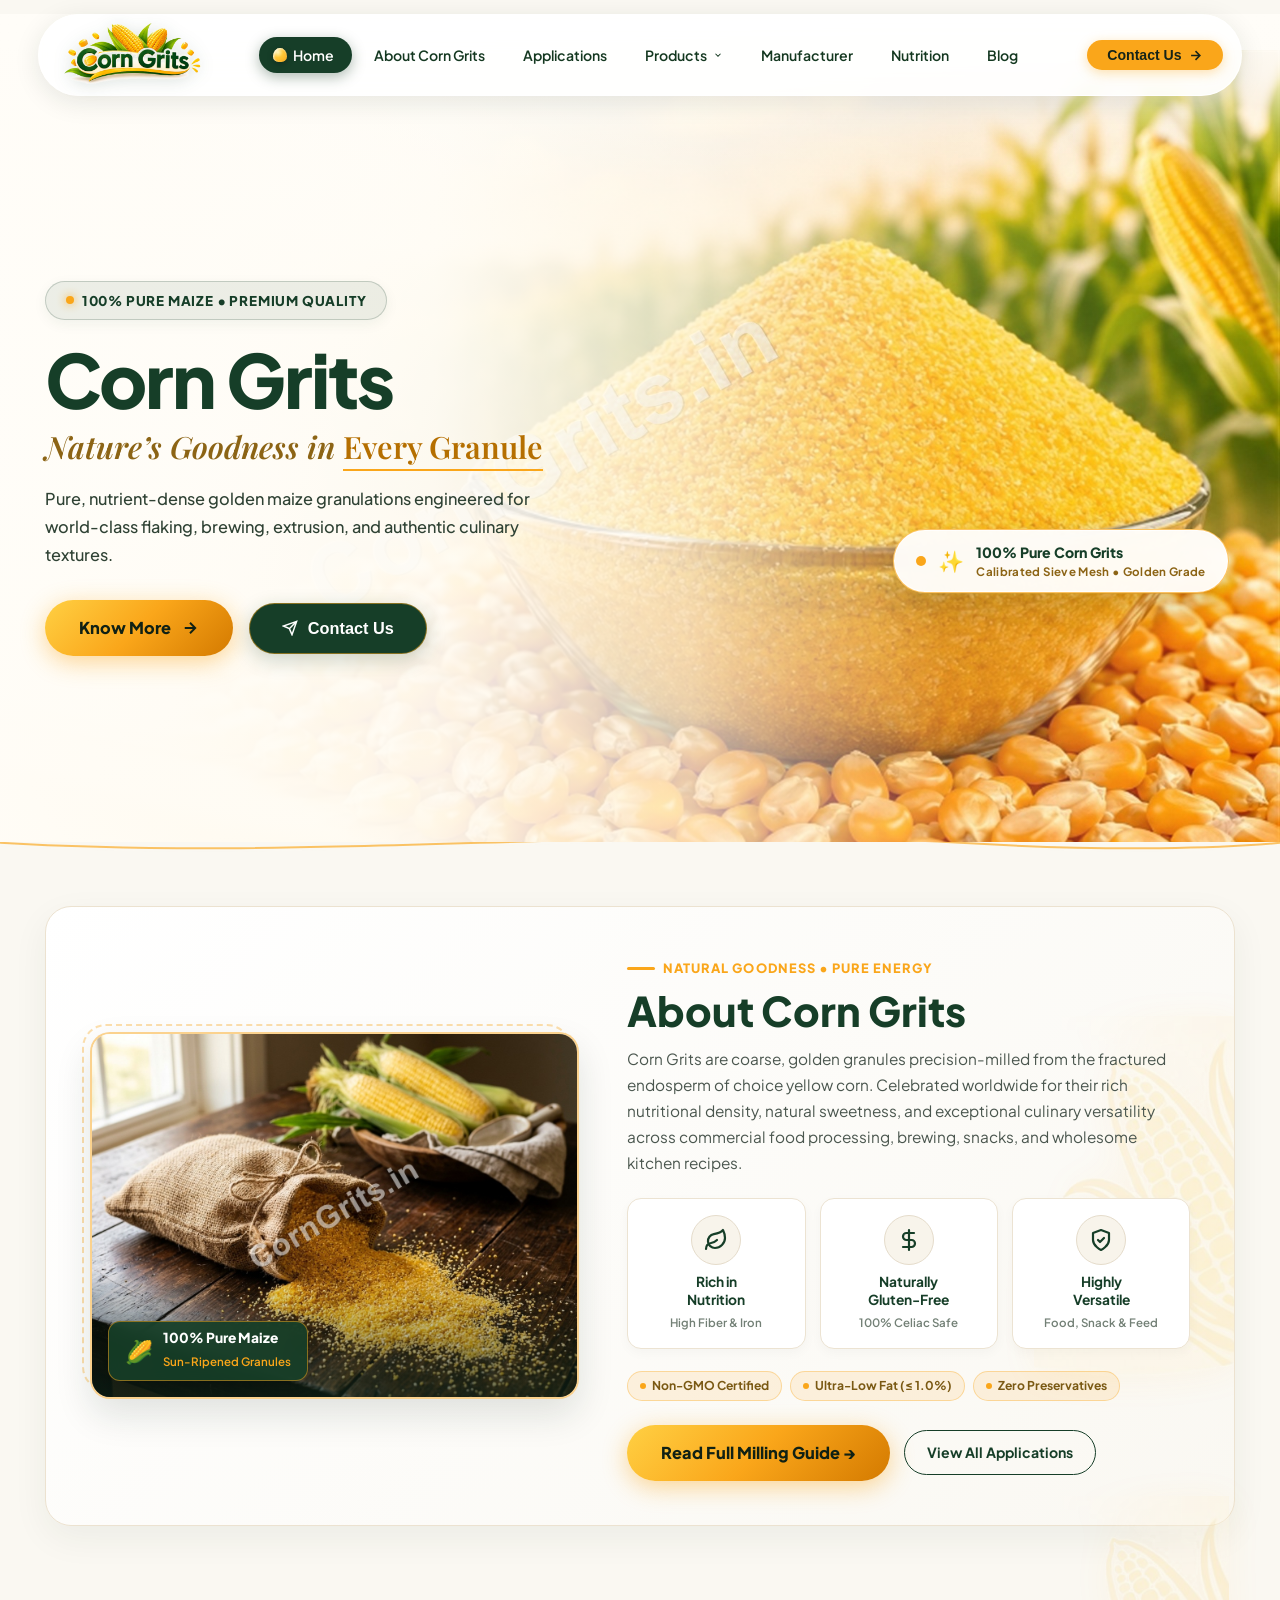
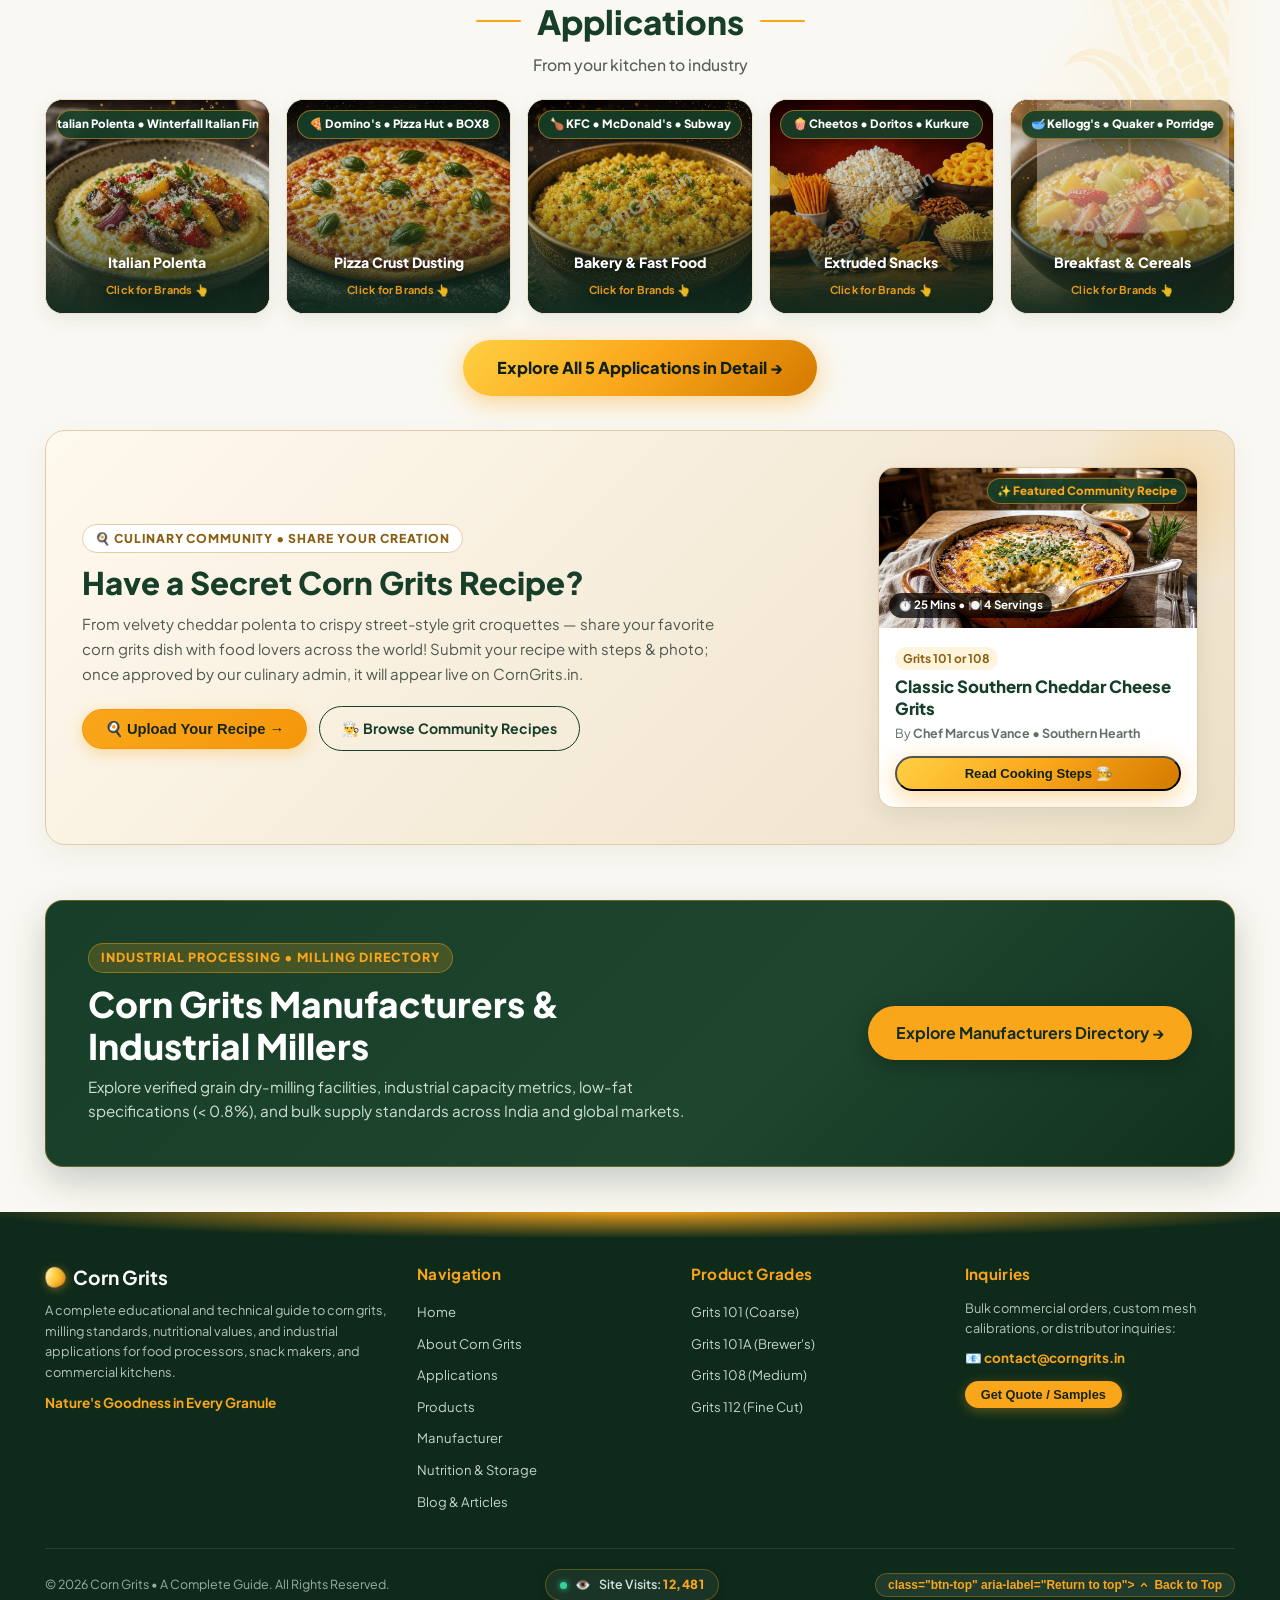
==== commit 6a621676: "Add responsive Site Visits counter badge to footer across all pages" ====
--- a/index.html
+++ b/index.html
@@ -18,7 +18,7 @@
   <link rel="icon" type="image/png" sizes="16x16" href="images/favicon-16x16.png?v=corn3">
   <link rel="shortcut icon" type="image/x-icon" href="favicon.ico?v=corn3">
   <link rel="apple-touch-icon" sizes="180x180" href="images/favicon.png?v=corn3">
-  <link rel="stylesheet" href="css/style.css?v=2.2.0">
+  <link rel="stylesheet" href="css/style.css?v=2.6.0">
 </head>
 <body class="index-page">
 
@@ -514,11 +514,16 @@
         </div>
       </div>
 
-      <div class="footer-bottom">
+            <div class="footer-bottom">
         <div>
           &copy; 2026 Corn Grits &bull; A Complete Guide. All Rights Reserved.
         </div>
-        <button id="backToTop" class="btn-top" aria-label="Return to top">
+        <div class="visitor-counter-badge" aria-label="Website Visitor Counter">
+          <span class="visitor-counter-dot" aria-hidden="true"></span>
+          <span class="visitor-counter-icon" aria-hidden="true">👁️</span>
+          <span>Site Visits: <strong class="visitor-count-number">12,480</strong></span>
+        </div>
+        <button id="backToTop" class="btn-top" aria-label="Return to top"> class="btn-top" aria-label="Return to top">
           <svg width="12" height="12" viewBox="0 0 24 24" fill="none" stroke="currentColor" stroke-width="2.5"><path d="M18 15l-6-6-6 6"/></svg>
           Back to Top
         </button>
@@ -845,6 +850,6 @@
   </div>
 
   <!-- Master JavaScript -->
-  <script src="js/main.js?v=2.1.0"></script>
+  <script src="js/main.js?v=2.6.0"></script>
 </body>
 </html>
--- a/css/style.css
+++ b/css/style.css
@@ -1922,6 +1922,10 @@
 }
 
 @media (max-width: 860px) {
+  .footer-wave {
+    padding-top: 40px;
+    padding-bottom: 20px;
+  }
   .footer-grid {
     grid-template-columns: 1fr 1fr;
     gap: 24px 20px;
@@ -1929,27 +1933,80 @@
 }
 
 @media (max-width: 580px) {
+  .footer-wave {
+    padding-top: 36px;
+    padding-bottom: 22px;
+  }
   .footer-grid {
     grid-template-columns: 1fr 1fr;
     gap: 20px 14px;
+    margin-bottom: 24px;
   }
   .footer-brand {
     grid-column: 1 / -1;
-    margin-bottom: 4px;
+    margin-bottom: 6px;
+  }
+  .footer-brand h4 {
+    font-size: 1.15rem;
+    margin-bottom: 6px;
+  }
+  .footer-notice {
+    font-size: 0.82rem;
+    line-height: 1.55;
+    max-width: 100%;
+  }
+  .footer-col-title {
+    font-size: 0.92rem;
+    margin-bottom: 8px;
+    letter-spacing: 0.03em;
+  }
+  .footer-links {
+    gap: 4px;
+  }
+  .footer-links a {
+    font-size: 0.84rem;
+    padding: 3px 0;
+    display: inline-block;
   }
   .footer-grid > div:last-child {
     grid-column: 1 / -1;
-    margin-top: 8px;
-    padding-top: 14px;
-    border-top: 1px solid rgba(255, 255, 255, 0.08);
-  }
-  .footer-links a {
+    margin-top: 10px;
+    padding-top: 16px;
+    border-top: 1px solid rgba(255, 255, 255, 0.1);
+  }
+  .footer-grid > div:last-child .footer-notice {
+    margin-bottom: 10px;
+  }
+  .footer-grid > div:last-child a[href^="mailto"] {
     font-size: 0.88rem;
-    padding: 3px 0;
-  }
-  .footer-col-title {
-    font-size: 0.96rem;
-    margin-bottom: 10px;
+    margin-bottom: 12px;
+    word-break: break-all;
+  }
+  .footer-grid > div:last-child .btn-contact {
+    width: 100%;
+    justify-content: center;
+    padding: 10px 18px;
+    font-size: 0.88rem;
+  }
+  .footer-bottom {
+    flex-direction: column-reverse;
+    align-items: center;
+    text-align: center;
+    gap: 14px;
+    padding-top: 18px;
+    font-size: 0.78rem;
+  }
+  .btn-top {
+    padding: 6px 16px;
+    font-size: 0.78rem;
+    align-self: center;
+  }
+}
+
+@media (max-width: 360px) {
+  .footer-grid {
+    grid-template-columns: 1fr;
+    gap: 18px;
   }
 }
 
@@ -2001,9 +2058,60 @@
   align-items: center;
   justify-content: space-between;
   flex-wrap: wrap;
-  gap: 12px;
+  gap: 16px;
   font-size: 0.78rem;
   color: #9BAEA2;
+}
+
+/* Visitor Counter Badge */
+.visitor-counter-badge {
+  display: inline-flex;
+  align-items: center;
+  gap: 8px;
+  background: rgba(255, 255, 255, 0.05);
+  border: 1px solid rgba(250, 166, 26, 0.3);
+  padding: 5px 14px;
+  border-radius: var(--radius-full);
+  font-size: 0.78rem;
+  color: #D2E2D7;
+  font-weight: 600;
+  box-shadow: 0 2px 10px rgba(0, 0, 0, 0.15);
+  transition: all var(--transition);
+}
+
+.visitor-counter-badge:hover {
+  border-color: rgba(250, 166, 26, 0.6);
+  background: rgba(250, 166, 26, 0.1);
+  transform: translateY(-1px);
+}
+
+.visitor-counter-icon {
+  display: inline-flex;
+  align-items: center;
+  justify-content: center;
+  color: #FAA61A;
+}
+
+.visitor-counter-dot {
+  width: 7px;
+  height: 7px;
+  background: #34D399;
+  border-radius: 50%;
+  display: inline-block;
+  box-shadow: 0 0 6px #34D399;
+  animation: pulseDot 2s infinite ease-in-out;
+}
+
+@keyframes pulseDot {
+  0%, 100% { opacity: 1; transform: scale(1); }
+  50% { opacity: 0.4; transform: scale(0.85); }
+}
+
+.visitor-count-number {
+  color: #FAA61A;
+  font-weight: 800;
+  letter-spacing: 0.04em;
+  font-family: var(--font-sans);
 }
 
 .btn-top {
@@ -3974,6 +4082,186 @@
 
 
 /* --------------------------------------------------------------------------
+   Nutrition & Storage Page (Responsive Table & Protocol Cards)
+   -------------------------------------------------------------------------- */
+.nutrition-card-section {
+  background: #FFFFFF;
+  border-radius: 20px;
+  padding: clamp(20px, 3.5vw, 35px);
+  border: 1px solid #EBE3D3;
+  margin-bottom: clamp(24px, 4vw, 40px);
+  box-shadow: 0 4px 18px rgba(22, 62, 40, 0.04);
+}
+
+.nutrition-table-wrap {
+  width: 100%;
+  overflow-x: auto;
+  -webkit-overflow-scrolling: touch;
+  margin-bottom: 25px;
+  border-radius: 12px;
+  border: 1px solid #EBE3D3;
+}
+
+.nutrition-table {
+  width: 100%;
+  border-collapse: collapse;
+  font-size: 0.9rem;
+}
+
+.nutrition-table th {
+  background: #FAF8F2;
+  color: #163E28;
+  font-weight: 700;
+  padding: 12px 14px;
+  text-align: left;
+  border-bottom: 2px solid #EBE3D3;
+  white-space: nowrap;
+}
+
+.nutrition-table td {
+  padding: 12px 14px;
+  border-bottom: 1px solid #EFE8DA;
+  vertical-align: middle;
+}
+
+.storage-protocols-grid {
+  display: grid;
+  grid-template-columns: repeat(auto-fit, minmax(280px, 1fr));
+  gap: 20px;
+}
+
+.storage-protocol-item {
+  background: #FAF8F2;
+  border-radius: 14px;
+  padding: 22px;
+  border-left: 4px solid #FAA61A;
+}
+
+.storage-protocol-item.border-forest {
+  border-left-color: #163E28;
+}
+
+.storage-protocol-item.border-gold-dark {
+  border-left-color: #7A5B18;
+}
+
+/* Mobile Nutrition Card Layout (Profile View <= 680px) */
+@media (max-width: 680px) {
+  .nutrition-card-section {
+    padding: 18px 14px;
+    border-radius: 16px;
+    margin-bottom: 24px;
+  }
+
+  .nutrition-header-row {
+    flex-direction: column;
+    align-items: flex-start !important;
+    gap: 10px !important;
+    margin-bottom: 16px !important;
+  }
+
+  .nutrition-header-row h2 {
+    font-size: 1.25rem !important;
+    line-height: 1.25;
+  }
+
+  /* Transform table into mobile-optimized card list */
+  .nutrition-table-wrap {
+    border: none;
+    overflow-x: visible;
+    margin-bottom: 15px;
+  }
+
+  .nutrition-table,
+  .nutrition-table thead,
+  .nutrition-table tbody,
+  .nutrition-table tr,
+  .nutrition-table td {
+    display: block;
+    width: 100%;
+  }
+
+  .nutrition-table thead {
+    display: none; /* Hide header row on phone screen */
+  }
+
+  .nutrition-table tr {
+    background: #FAF8F2;
+    border: 1px solid #EBE3D3;
+    border-radius: 14px;
+    padding: 12px 14px;
+    margin-bottom: 10px;
+    box-shadow: 0 2px 8px rgba(22, 62, 40, 0.03);
+  }
+
+  .nutrition-table td {
+    padding: 4px 0 !important;
+    border: none !important;
+    font-size: 0.85rem !important;
+  }
+
+  /* Row 1: Nutrient name & Standard Value */
+  .nutrition-row-header {
+    display: flex;
+    justify-content: space-between;
+    align-items: baseline;
+    border-bottom: 1px dashed #E5DCCB;
+    padding-bottom: 6px !important;
+    margin-bottom: 6px;
+  }
+
+  .nutrient-name {
+    font-size: 0.95rem !important;
+    font-weight: 800 !important;
+    color: #163E28 !important;
+  }
+
+  .nutrient-value {
+    font-size: 0.95rem !important;
+    font-weight: 800 !important;
+    color: #FAA61A !important;
+  }
+
+  .nutrient-dv-badge {
+    display: inline-flex;
+    align-items: center;
+    background: rgba(22, 62, 40, 0.08);
+    color: #163E28;
+    font-size: 0.72rem;
+    font-weight: 700;
+    padding: 2px 8px;
+    border-radius: 4px;
+    margin-bottom: 4px;
+  }
+
+  .nutrient-property {
+    font-size: 0.8rem !important;
+    color: #556258 !important;
+    line-height: 1.45 !important;
+  }
+
+  .storage-protocols-grid {
+    grid-template-columns: 1fr;
+    gap: 12px;
+  }
+
+  .storage-protocol-item {
+    padding: 14px 14px 14px 16px;
+    border-radius: 12px;
+  }
+
+  .storage-protocol-item strong {
+    font-size: 0.98rem !important;
+    margin-bottom: 4px !important;
+  }
+
+  .storage-protocol-item p {
+    font-size: 0.84rem !important;
+    line-height: 1.5 !important;
+  }
+}
+
+/* --------------------------------------------------------------------------
    Anatomy & Manufacturing Excellence Cards (Responsive & Mobile-Compact)
    -------------------------------------------------------------------------- */
 .anatomy-card-wrapper,
@@ -5032,8 +5320,175 @@
 }
 
 @media (max-width: 680px) {
+  .mfg-showcase-header {
+    flex-direction: column;
+    align-items: flex-start;
+    gap: 16px;
+    padding-bottom: 18px;
+  }
+
+  .mfg-brand-block {
+    flex-direction: column;
+    align-items: flex-start;
+    gap: 12px;
+  }
+
+  .mfg-logo-badge {
+    width: 120px;
+    height: 64px;
+    padding: 6px 10px;
+  }
+
+  .mfg-showcase-header .btn-mfg-website {
+    width: 100%;
+    justify-content: center;
+    padding: 11px 20px;
+    font-size: 0.9rem;
+  }
+
+  .featured-mfg-showcase {
+    padding: 20px 14px;
+    border-radius: 18px;
+  }
+
   .mfg-units-grid {
     grid-template-columns: 1fr;
+    gap: 14px;
+  }
+
+  .mfg-unit-card {
+    padding: 16px 14px;
+    border-radius: 14px;
+  }
+
+  .mfg-unit-title {
+    font-size: 1.05rem;
+  }
+
+  .mfg-unit-division {
+    font-size: 0.78rem;
+    margin-bottom: 10px;
+  }
+
+  .mfg-unit-address {
+    padding: 8px 10px;
+    font-size: 0.82rem;
+    margin-bottom: 14px;
+  }
+
+  .beyond-grain-section {
+    padding: 30px 0 45px;
+    margin-bottom: 20px;
+  }
+
+  .beyond-grain-header {
+    margin-bottom: 24px;
+  }
+
+  .beyond-grain-title {
+    font-size: 1.85rem;
+  }
+
+  .beyond-grain-subtitle {
+    font-size: 0.92rem;
+  }
+
+  .editorial-card {
+    border-radius: 18px;
+  }
+
+  .editorial-img-wrap {
+    height: 220px;
+  }
+
+  .editorial-floating-pill {
+    top: 12px;
+    left: 12px;
+    font-size: 0.72rem;
+    padding: 4px 10px;
+  }
+
+  .editorial-caption-box {
+    padding: 16px 14px 18px;
+  }
+
+  .editorial-card-title {
+    font-size: 1.1rem;
+    margin-bottom: 6px;
+  }
+
+  .editorial-caption-text {
+    font-size: 0.85rem;
+    line-height: 1.5;
+    margin-bottom: 12px;
+  }
+
+  .editorial-tag-item {
+    font-size: 0.72rem;
+    padding: 3px 8px;
+  }
+
+  .explore-more-section {
+    padding: 20px 0 45px;
+  }
+
+  .explore-grid-3 {
+    gap: 16px;
+    margin-top: 22px;
+  }
+
+  .explore-card {
+    border-radius: 16px;
+  }
+
+  .explore-img-wrap {
+    height: 160px;
+  }
+
+  .explore-body {
+    padding: 16px 14px 18px;
+  }
+
+  .explore-card-title {
+    font-size: 1.1rem;
+    margin-bottom: 4px;
+  }
+
+  .explore-card-desc {
+    font-size: 0.84rem;
+    line-height: 1.5;
+    margin-bottom: 12px;
+  }
+
+  .closing-cta-section {
+    padding: 10px 0 45px;
+  }
+
+  .closing-cta-card {
+    padding: 28px 16px;
+    border-radius: 18px;
+  }
+
+  .closing-cta-title {
+    font-size: 1.6rem;
+  }
+
+  .closing-cta-text {
+    font-size: 0.88rem;
+    margin-bottom: 20px;
+  }
+
+  .closing-cta-card .btn-know-more {
+    width: 100%;
+    justify-content: center;
+    padding: 12px 20px !important;
+    font-size: 0.92rem !important;
+  }
+}
+
+@media (max-width: 440px) {
+  .editorial-img-wrap {
+    height: 190px;
   }
 }
 
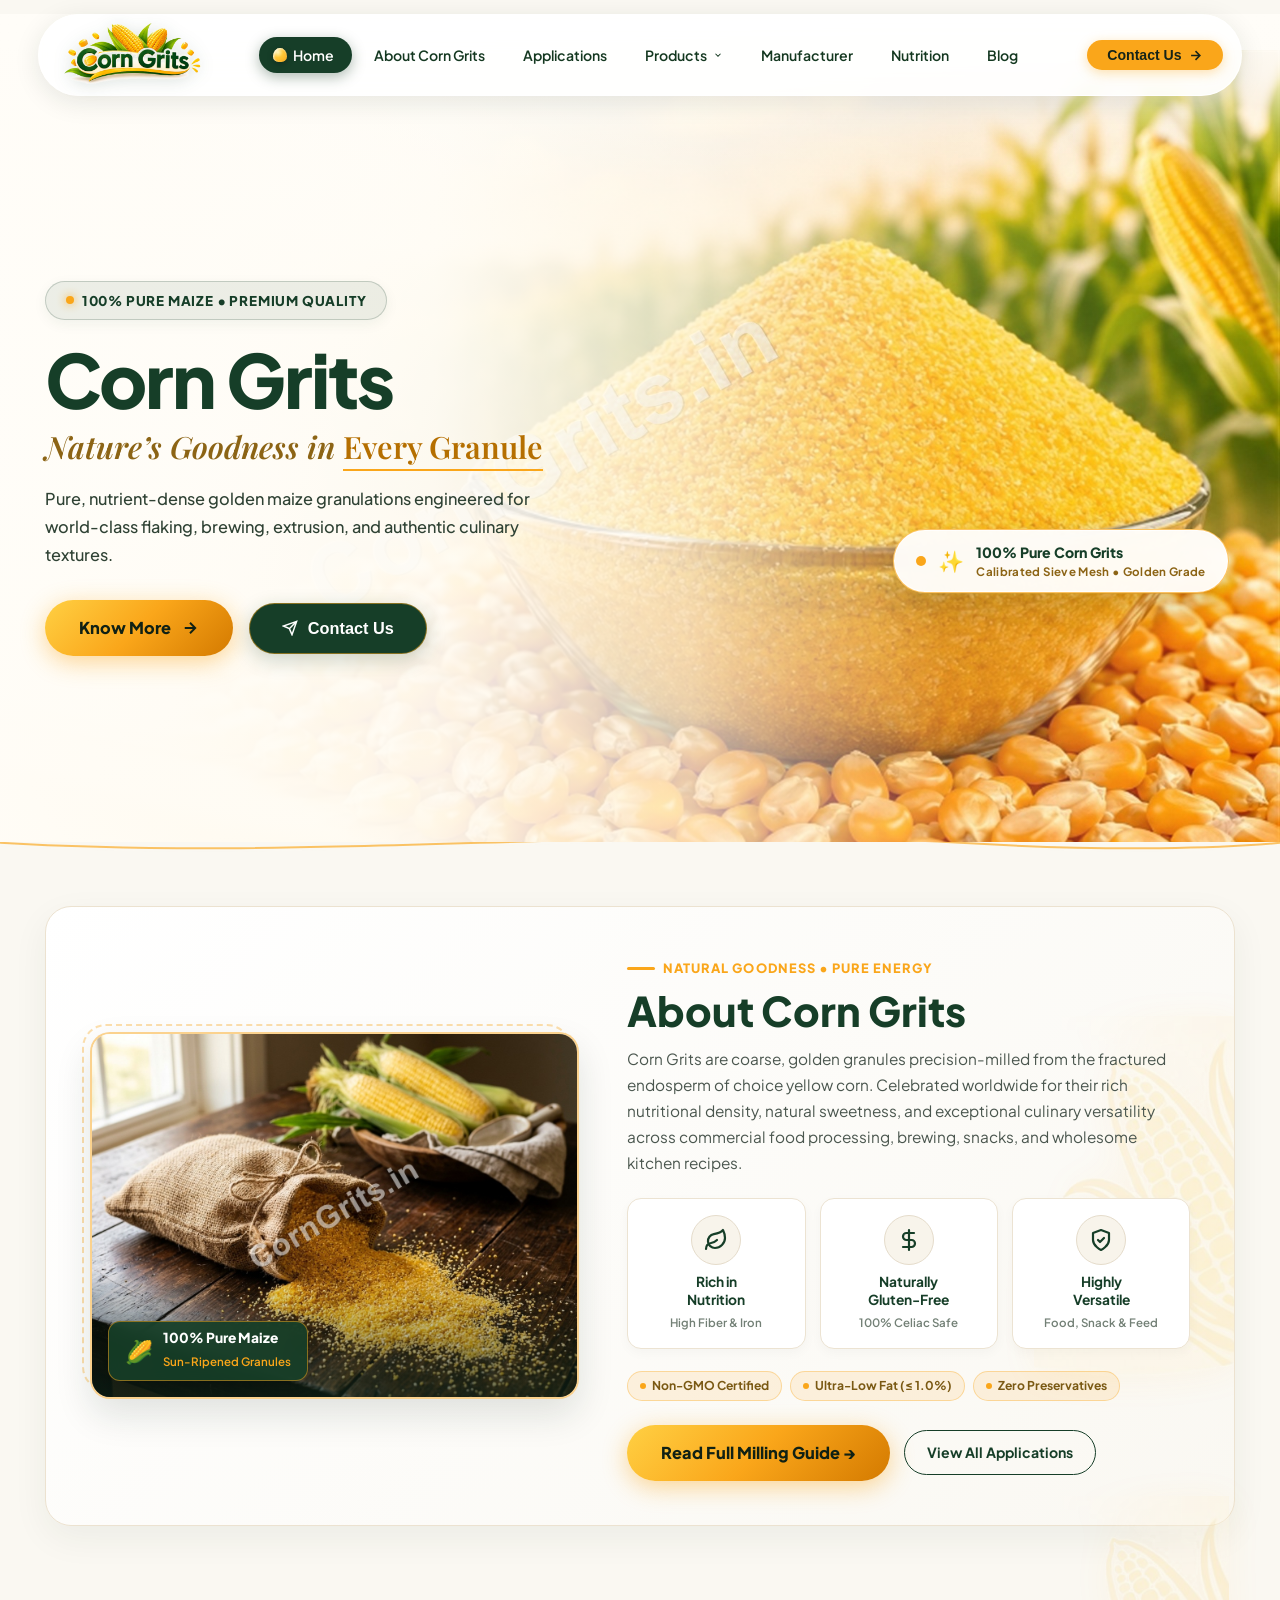
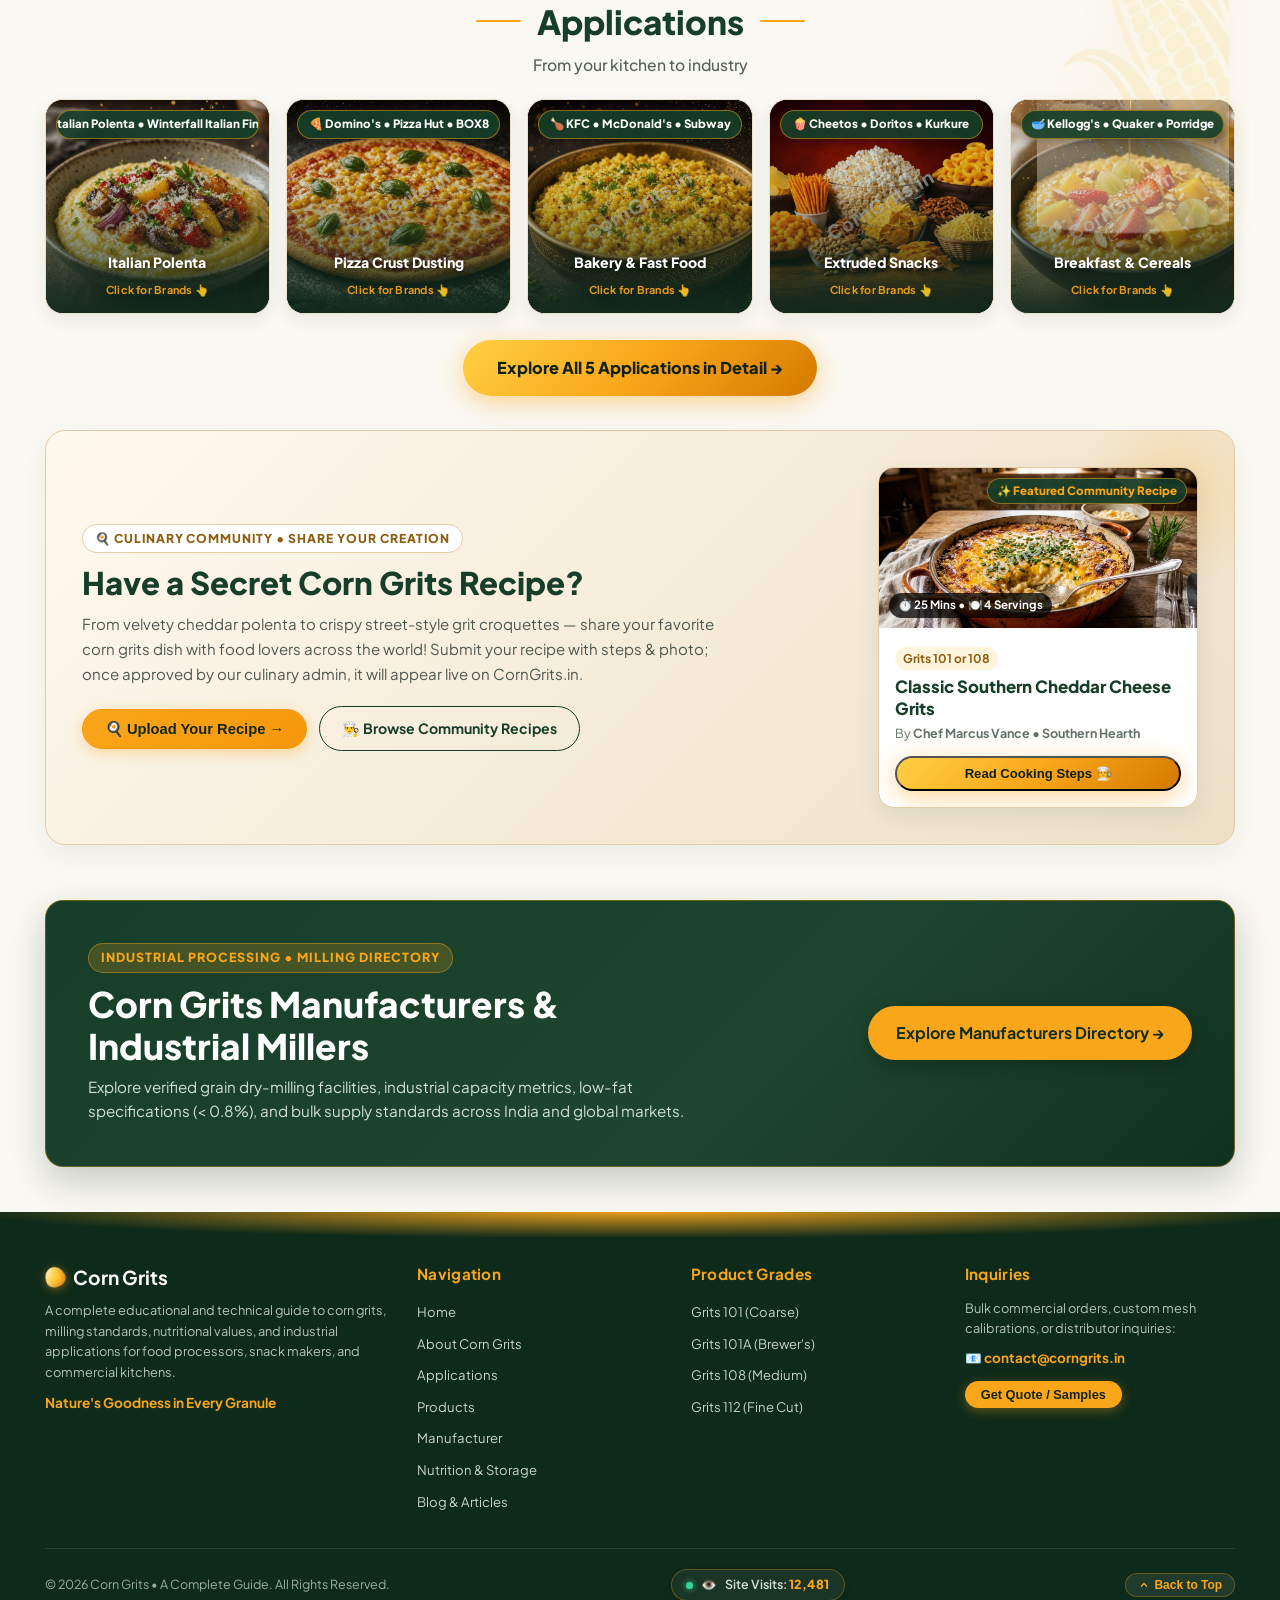
==== commit 9e7a84d4: "Fix duplicated button attribute string in footer Back to Top button" ====
--- a/index.html
+++ b/index.html
@@ -18,7 +18,7 @@
   <link rel="icon" type="image/png" sizes="16x16" href="images/favicon-16x16.png?v=corn3">
   <link rel="shortcut icon" type="image/x-icon" href="favicon.ico?v=corn3">
   <link rel="apple-touch-icon" sizes="180x180" href="images/favicon.png?v=corn3">
-  <link rel="stylesheet" href="css/style.css?v=2.6.0">
+  <link rel="stylesheet" href="css/style.css?v=2.7.0">
 </head>
 <body class="index-page">
 
@@ -523,7 +523,7 @@
           <span class="visitor-counter-icon" aria-hidden="true">👁️</span>
           <span>Site Visits: <strong class="visitor-count-number">12,480</strong></span>
         </div>
-        <button id="backToTop" class="btn-top" aria-label="Return to top"> class="btn-top" aria-label="Return to top">
+        <button id="backToTop" class="btn-top" aria-label="Return to top">
           <svg width="12" height="12" viewBox="0 0 24 24" fill="none" stroke="currentColor" stroke-width="2.5"><path d="M18 15l-6-6-6 6"/></svg>
           Back to Top
         </button>
@@ -850,6 +850,6 @@
   </div>
 
   <!-- Master JavaScript -->
-  <script src="js/main.js?v=2.6.0"></script>
+  <script src="js/main.js?v=2.7.0"></script>
 </body>
 </html>
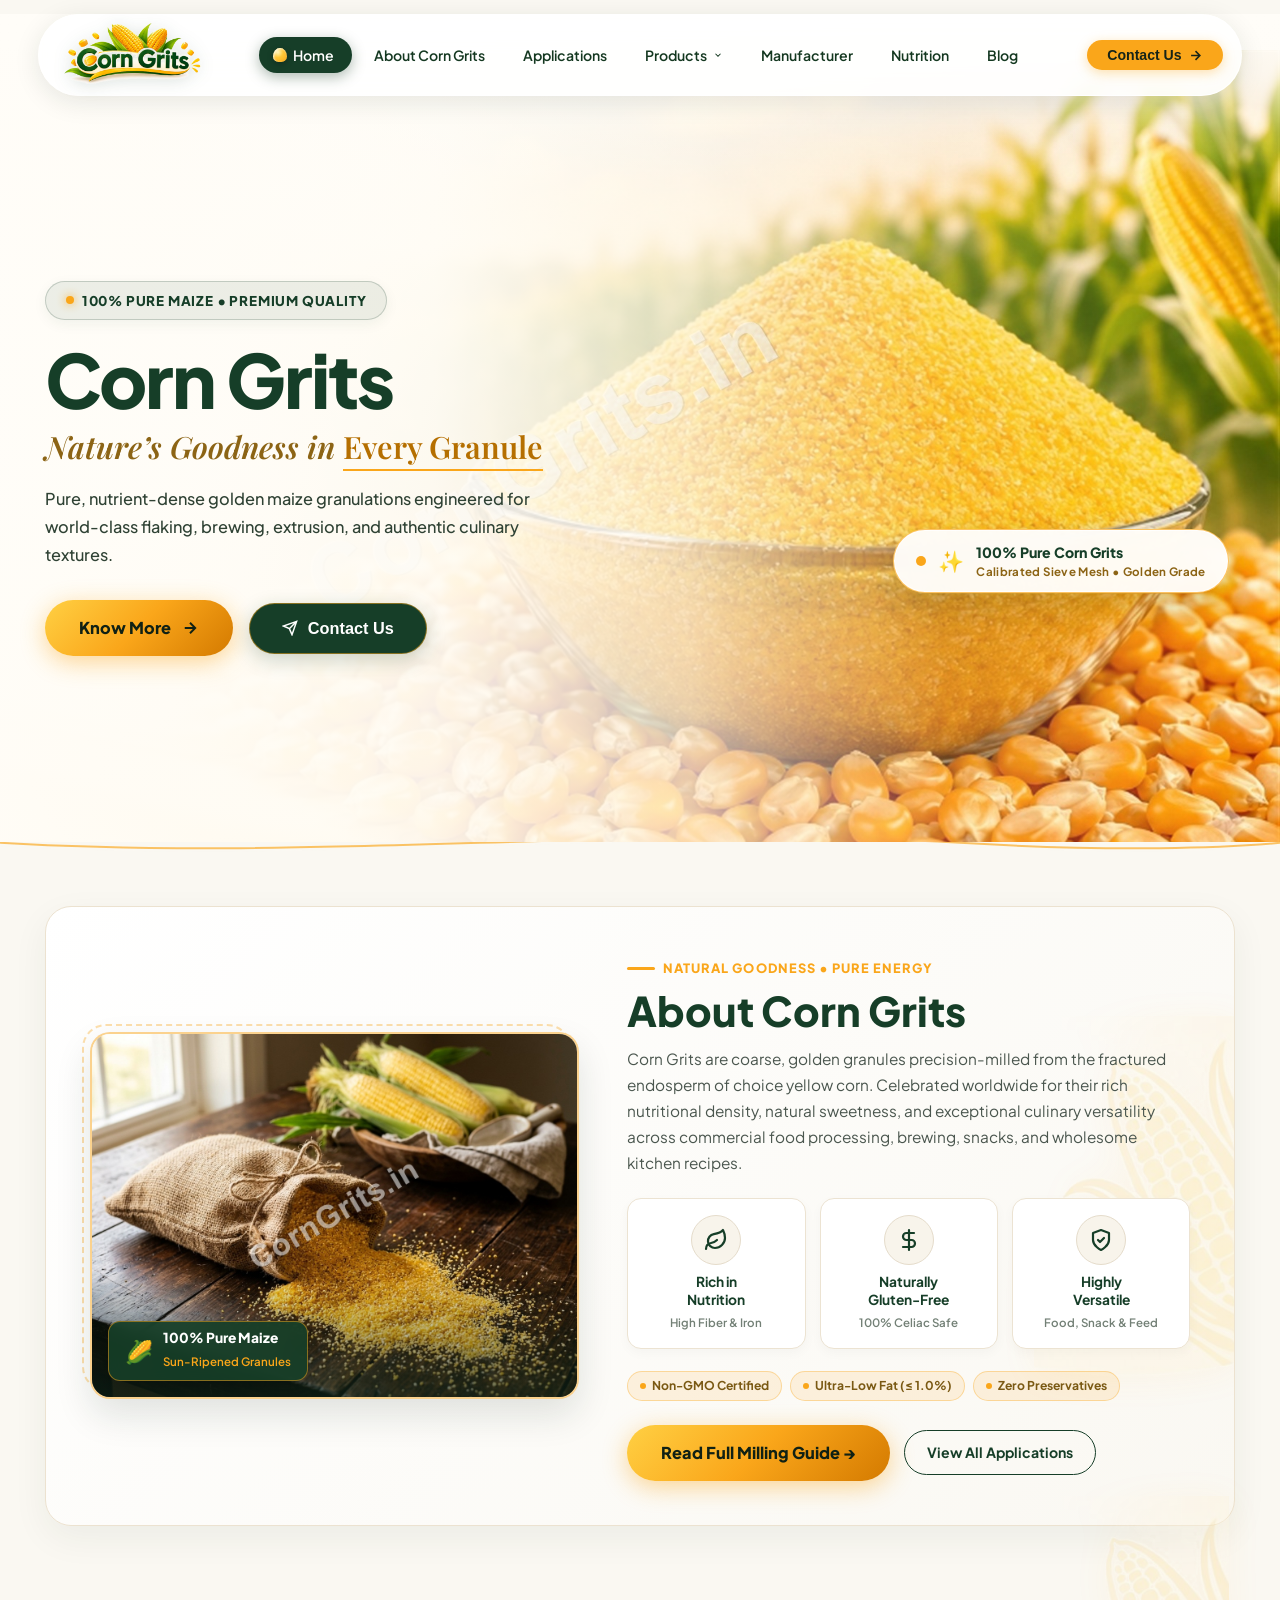
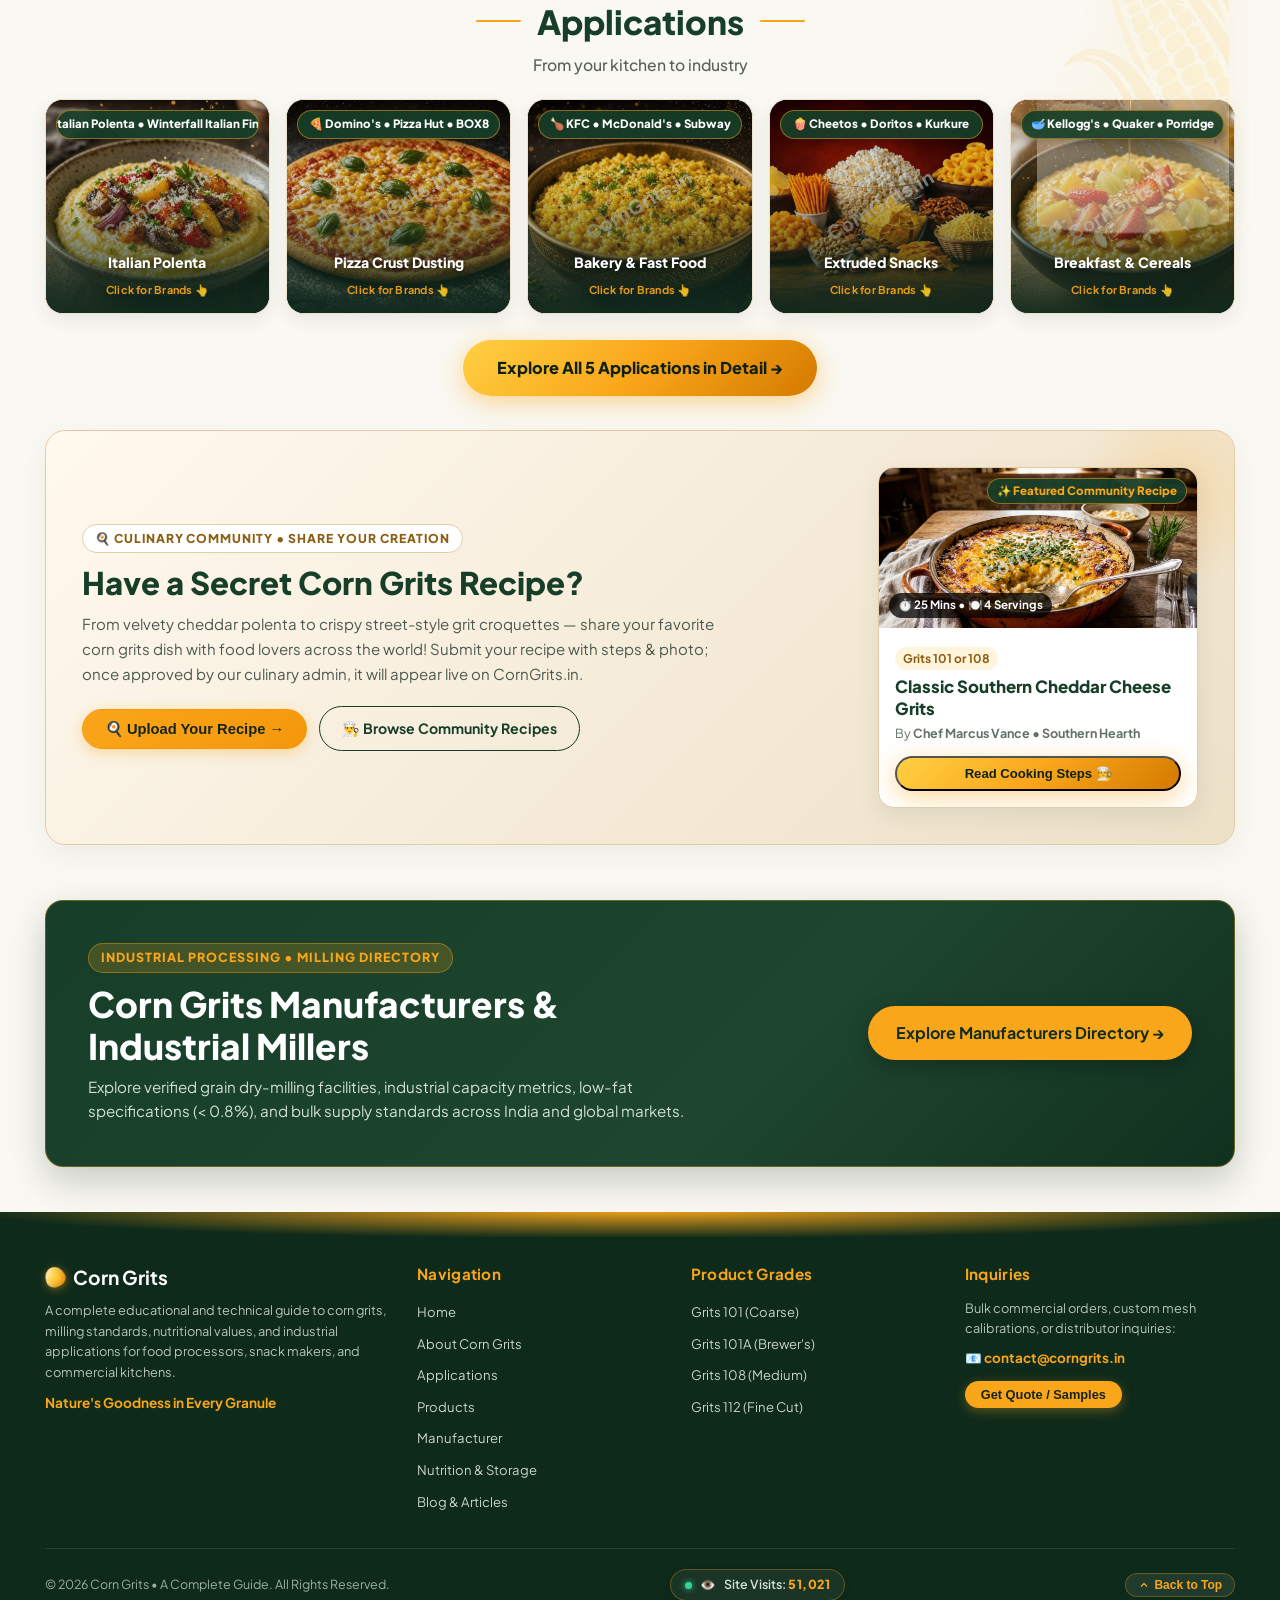
==== commit 52d2f8e5: "Implement dynamic real-time visitor counter that increments automatically per visit" ====
--- a/index.html
+++ b/index.html
@@ -18,7 +18,7 @@
   <link rel="icon" type="image/png" sizes="16x16" href="images/favicon-16x16.png?v=corn3">
   <link rel="shortcut icon" type="image/x-icon" href="favicon.ico?v=corn3">
   <link rel="apple-touch-icon" sizes="180x180" href="images/favicon.png?v=corn3">
-  <link rel="stylesheet" href="css/style.css?v=2.7.0">
+  <link rel="stylesheet" href="css/style.css?v=2.8.0">
 </head>
 <body class="index-page">
 
@@ -850,6 +850,6 @@
   </div>
 
   <!-- Master JavaScript -->
-  <script src="js/main.js?v=2.7.0"></script>
+  <script src="js/main.js?v=2.8.0"></script>
 </body>
 </html>
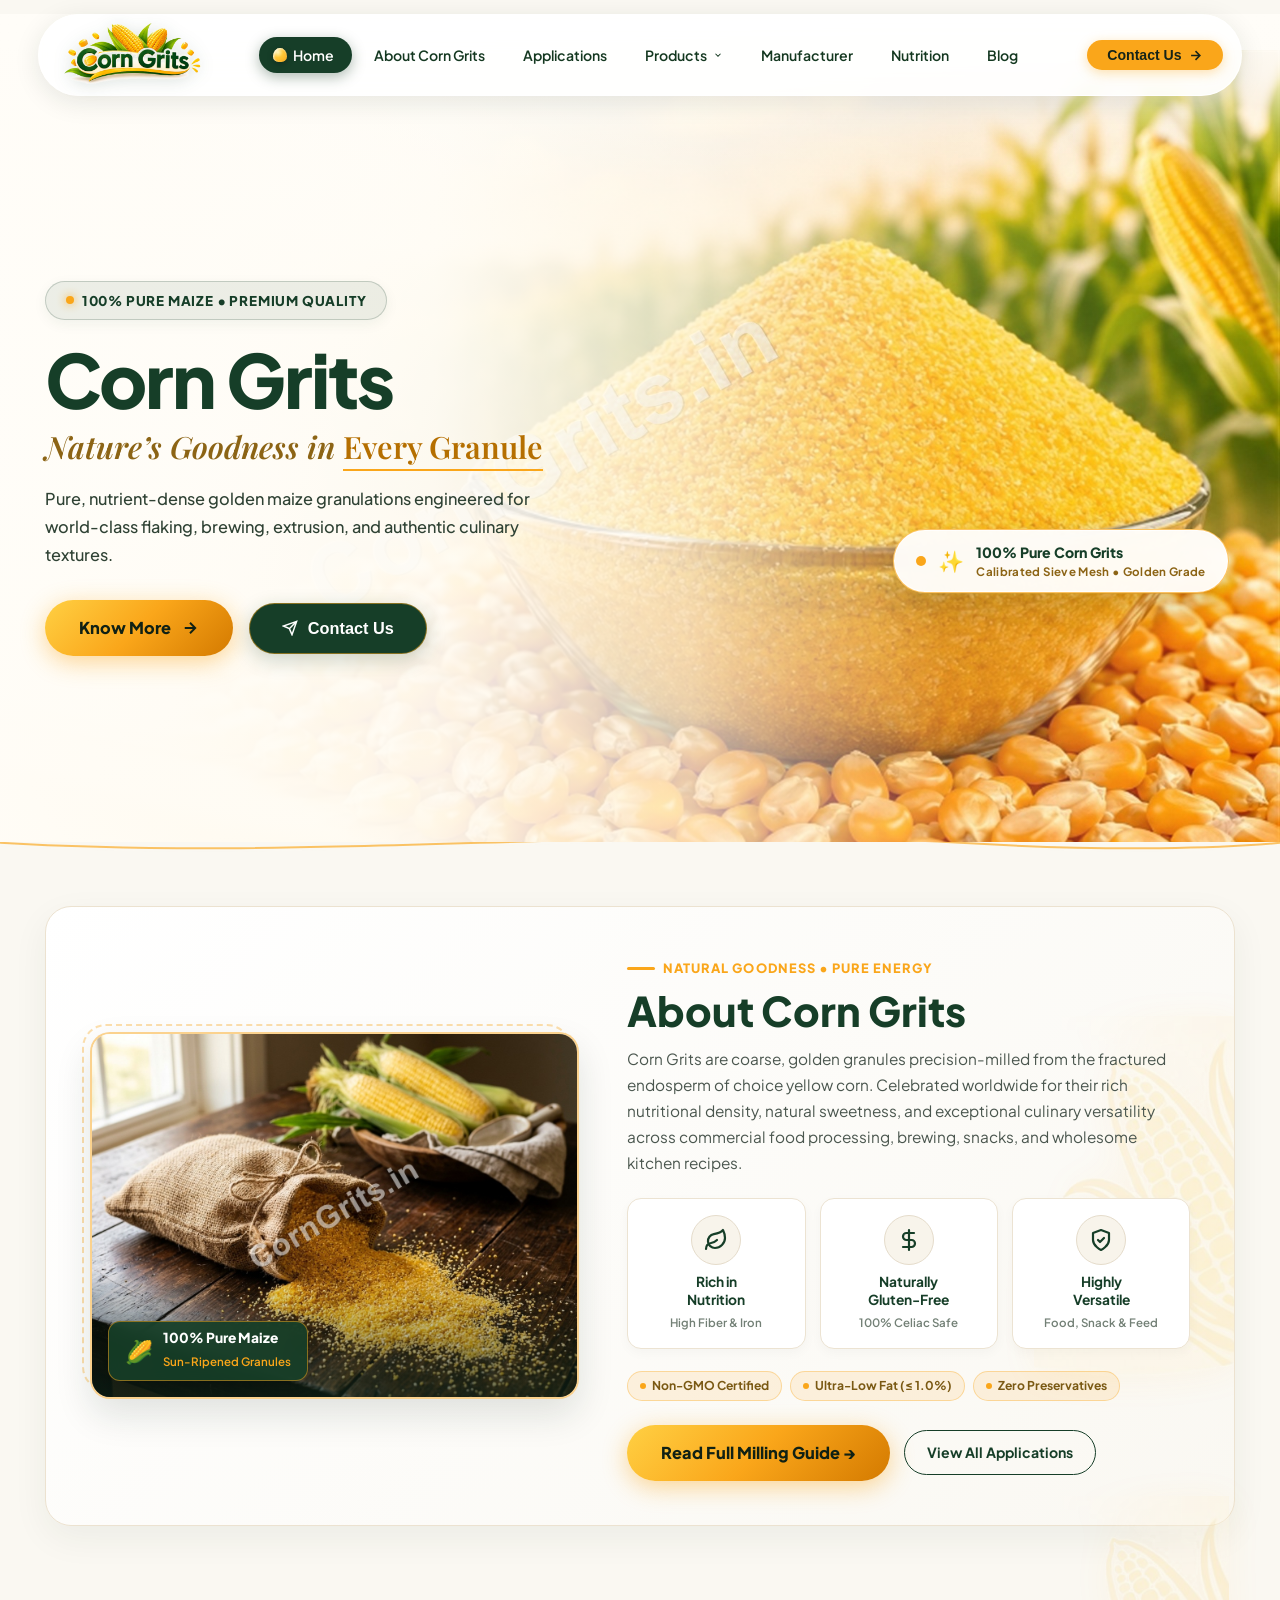
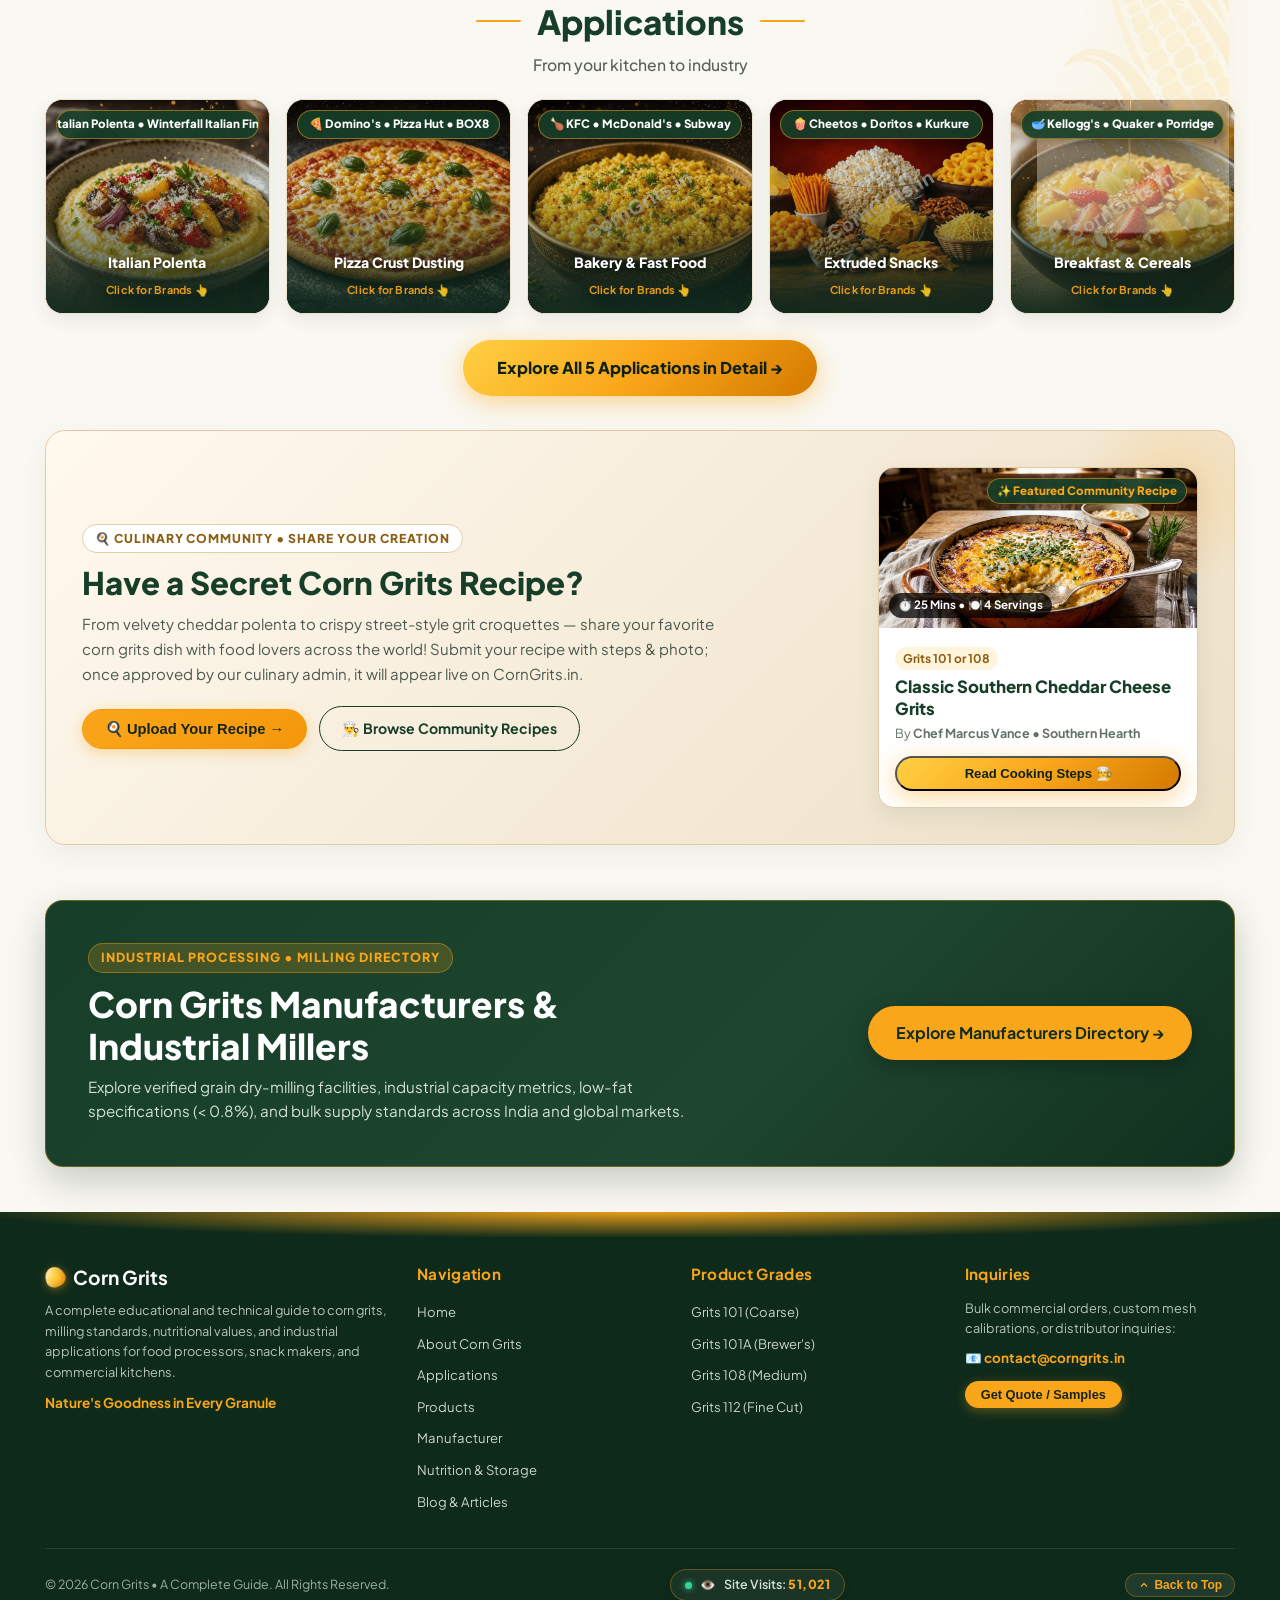
==== commit 777d8e33: "Fix and optimize footer display for mobile screens across all pages" ====
--- a/index.html
+++ b/index.html
@@ -18,7 +18,7 @@
   <link rel="icon" type="image/png" sizes="16x16" href="images/favicon-16x16.png?v=corn3">
   <link rel="shortcut icon" type="image/x-icon" href="favicon.ico?v=corn3">
   <link rel="apple-touch-icon" sizes="180x180" href="images/favicon.png?v=corn3">
-  <link rel="stylesheet" href="css/style.css?v=2.8.0">
+  <link rel="stylesheet" href="css/style.css?v=2.9.0">
 </head>
 <body class="index-page">
 
@@ -850,6 +850,6 @@
   </div>
 
   <!-- Master JavaScript -->
-  <script src="js/main.js?v=2.8.0"></script>
+  <script src="js/main.js?v=2.9.0"></script>
 </body>
 </html>
--- a/css/style.css
+++ b/css/style.css
@@ -1893,7 +1893,7 @@
 }
 
 /* --------------------------------------------------------------------------
-   9. Footer / Bottom Wave (Exact Mockup Match)
+   9. Footer / Bottom Wave (Exact Mockup Match & Fully Responsive)
    -------------------------------------------------------------------------- */
 .footer-wave {
   position: relative;
@@ -1919,95 +1919,6 @@
   grid-template-columns: 1.4fr 1fr 1fr 1.1fr;
   gap: 28px;
   margin-bottom: 35px;
-}
-
-@media (max-width: 860px) {
-  .footer-wave {
-    padding-top: 40px;
-    padding-bottom: 20px;
-  }
-  .footer-grid {
-    grid-template-columns: 1fr 1fr;
-    gap: 24px 20px;
-  }
-}
-
-@media (max-width: 580px) {
-  .footer-wave {
-    padding-top: 36px;
-    padding-bottom: 22px;
-  }
-  .footer-grid {
-    grid-template-columns: 1fr 1fr;
-    gap: 20px 14px;
-    margin-bottom: 24px;
-  }
-  .footer-brand {
-    grid-column: 1 / -1;
-    margin-bottom: 6px;
-  }
-  .footer-brand h4 {
-    font-size: 1.15rem;
-    margin-bottom: 6px;
-  }
-  .footer-notice {
-    font-size: 0.82rem;
-    line-height: 1.55;
-    max-width: 100%;
-  }
-  .footer-col-title {
-    font-size: 0.92rem;
-    margin-bottom: 8px;
-    letter-spacing: 0.03em;
-  }
-  .footer-links {
-    gap: 4px;
-  }
-  .footer-links a {
-    font-size: 0.84rem;
-    padding: 3px 0;
-    display: inline-block;
-  }
-  .footer-grid > div:last-child {
-    grid-column: 1 / -1;
-    margin-top: 10px;
-    padding-top: 16px;
-    border-top: 1px solid rgba(255, 255, 255, 0.1);
-  }
-  .footer-grid > div:last-child .footer-notice {
-    margin-bottom: 10px;
-  }
-  .footer-grid > div:last-child a[href^="mailto"] {
-    font-size: 0.88rem;
-    margin-bottom: 12px;
-    word-break: break-all;
-  }
-  .footer-grid > div:last-child .btn-contact {
-    width: 100%;
-    justify-content: center;
-    padding: 10px 18px;
-    font-size: 0.88rem;
-  }
-  .footer-bottom {
-    flex-direction: column-reverse;
-    align-items: center;
-    text-align: center;
-    gap: 14px;
-    padding-top: 18px;
-    font-size: 0.78rem;
-  }
-  .btn-top {
-    padding: 6px 16px;
-    font-size: 0.78rem;
-    align-self: center;
-  }
-}
-
-@media (max-width: 360px) {
-  .footer-grid {
-    grid-template-columns: 1fr;
-    gap: 18px;
-  }
 }
 
 .footer-brand h4 {
@@ -2132,6 +2043,106 @@
 .btn-top:hover {
   background: var(--color-gold);
   color: var(--color-forest-dark);
+}
+
+/* ── Responsive Mobile & Tablet Footer Overrides (Placed AFTER base rules to ensure win) ── */
+@media (max-width: 860px) {
+  .footer-wave {
+    padding-top: 40px;
+    padding-bottom: 24px;
+  }
+  .footer-grid {
+    grid-template-columns: 1fr 1fr;
+    gap: 24px 20px;
+  }
+}
+
+@media (max-width: 640px) {
+  .footer-wave {
+    padding-top: 36px;
+    padding-bottom: 24px;
+  }
+  .footer-grid {
+    grid-template-columns: 1fr 1fr !important;
+    gap: 22px 14px !important;
+    margin-bottom: 26px !important;
+  }
+  .footer-brand {
+    grid-column: 1 / -1 !important;
+    margin-bottom: 6px !important;
+  }
+  .footer-brand h4 {
+    font-size: 1.15rem !important;
+    margin-bottom: 6px !important;
+  }
+  .footer-notice {
+    font-size: 0.82rem !important;
+    line-height: 1.55 !important;
+    max-width: 100% !important;
+  }
+  .footer-col-title {
+    font-size: 0.92rem !important;
+    margin-bottom: 8px !important;
+    letter-spacing: 0.03em !important;
+  }
+  .footer-links {
+    gap: 6px !important;
+  }
+  .footer-links a {
+    font-size: 0.84rem !important;
+    padding: 3px 0 !important;
+    display: inline-block !important;
+  }
+  .footer-grid > div:last-child {
+    grid-column: 1 / -1 !important;
+    margin-top: 10px !important;
+    padding-top: 16px !important;
+    border-top: 1px solid rgba(255, 255, 255, 0.1) !important;
+  }
+  .footer-grid > div:last-child .footer-notice {
+    margin-bottom: 10px !important;
+  }
+  .footer-grid > div:last-child a[href^="mailto"] {
+    font-size: 0.88rem !important;
+    margin-bottom: 12px !important;
+    word-break: break-all !important;
+  }
+  .footer-grid > div:last-child .btn-contact {
+    width: 100% !important;
+    justify-content: center !important;
+    padding: 11px 18px !important;
+    font-size: 0.88rem !important;
+  }
+  .footer-bottom {
+    display: flex !important;
+    flex-direction: column-reverse !important;
+    align-items: center !important;
+    text-align: center !important;
+    gap: 14px !important;
+    padding-top: 18px !important;
+    font-size: 0.78rem !important;
+    border-top: 1px solid rgba(255, 255, 255, 0.1) !important;
+  }
+  .footer-bottom > div:first-child {
+    line-height: 1.5 !important;
+    color: #9BAEA2 !important;
+  }
+  .visitor-counter-badge {
+    padding: 6px 16px !important;
+    font-size: 0.8rem !important;
+  }
+  .btn-top {
+    padding: 7px 18px !important;
+    font-size: 0.78rem !important;
+    align-self: center !important;
+  }
+}
+
+@media (max-width: 360px) {
+  .footer-grid {
+    grid-template-columns: 1fr !important;
+    gap: 18px !important;
+  }
 }
 
 /* --------------------------------------------------------------------------
